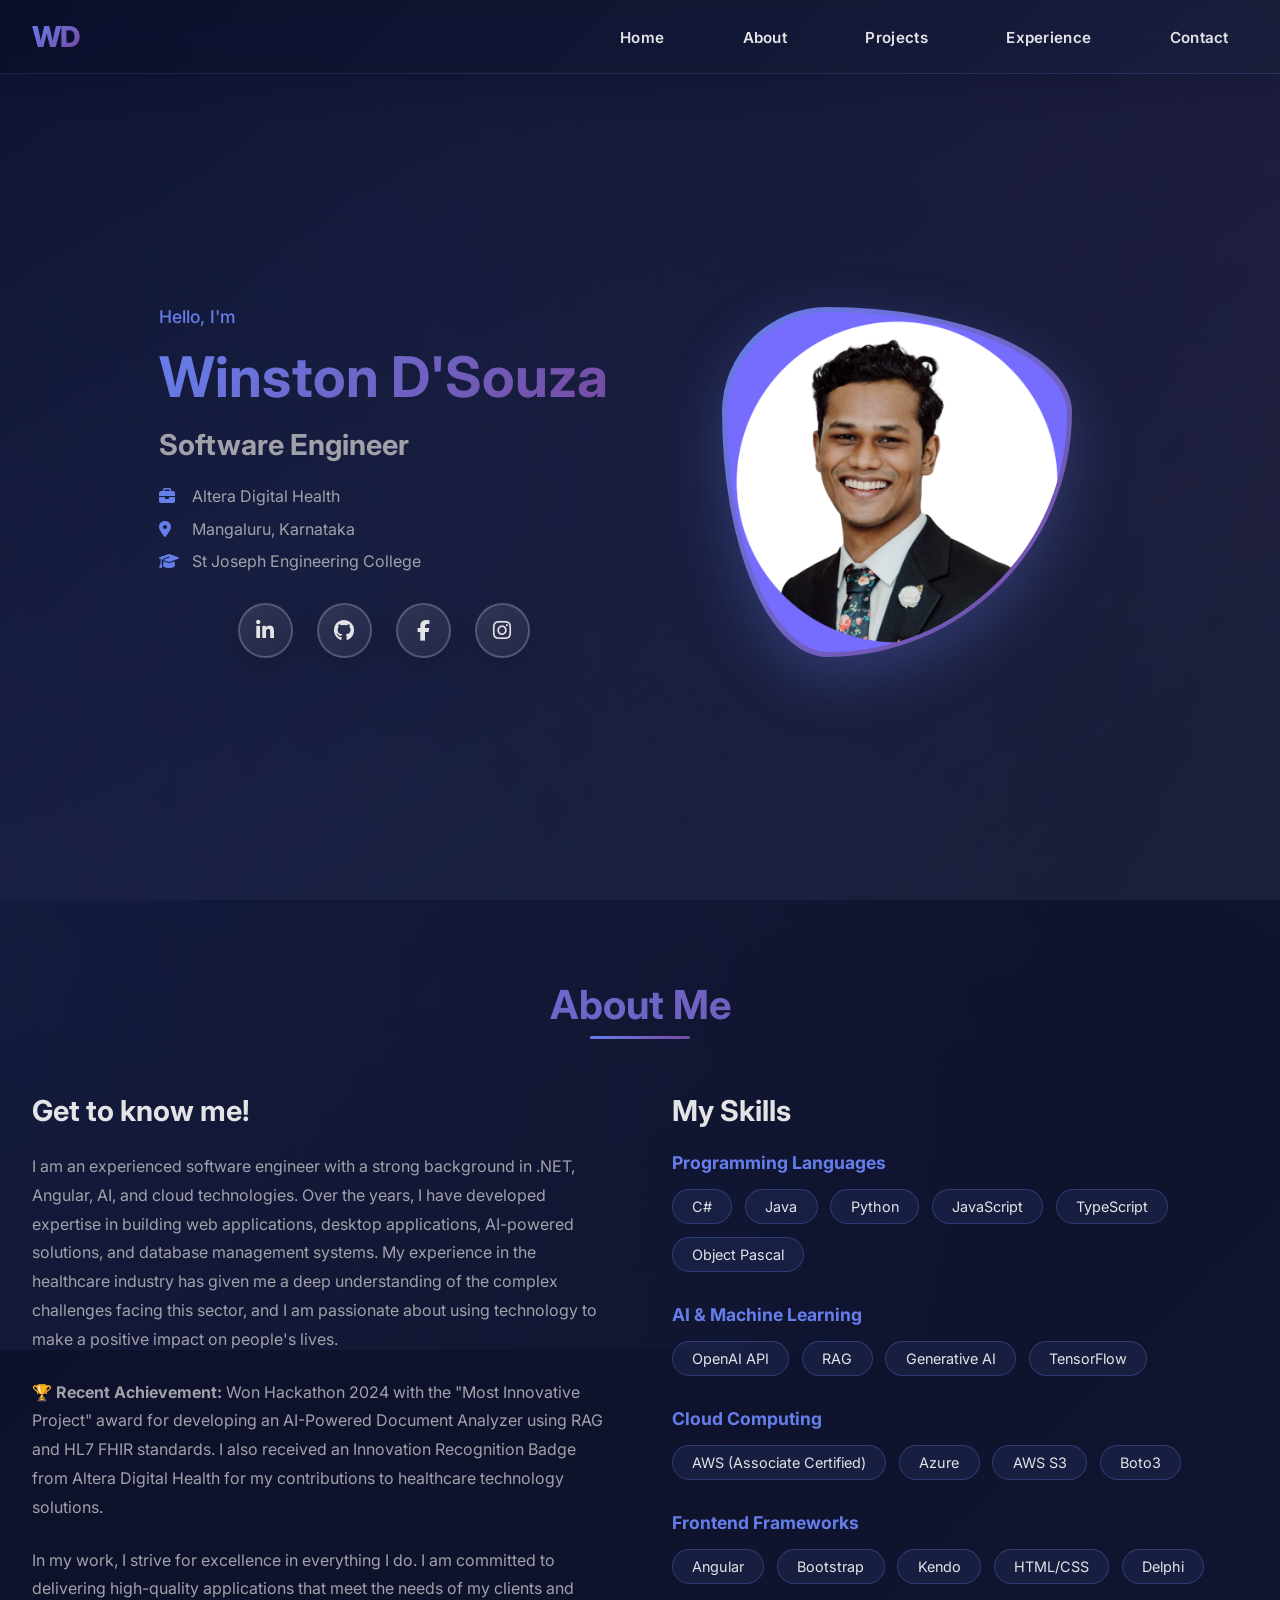
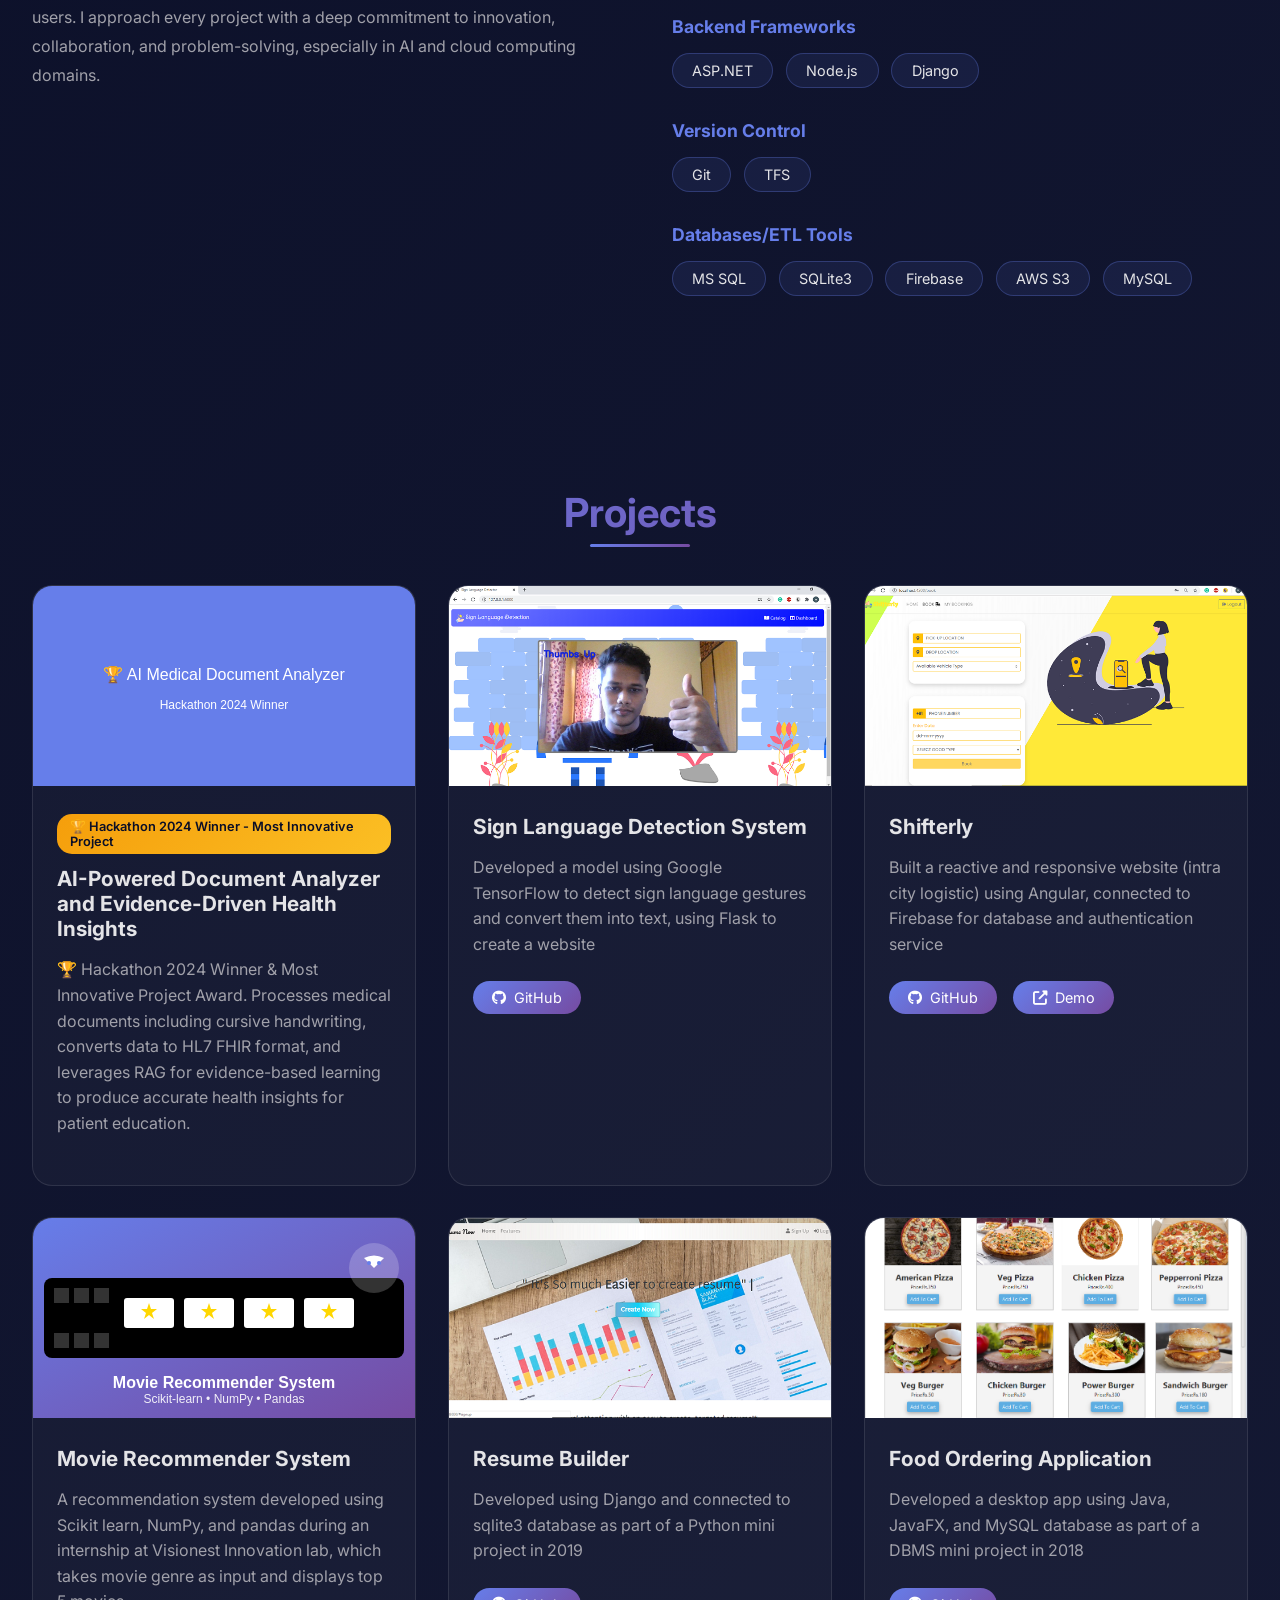
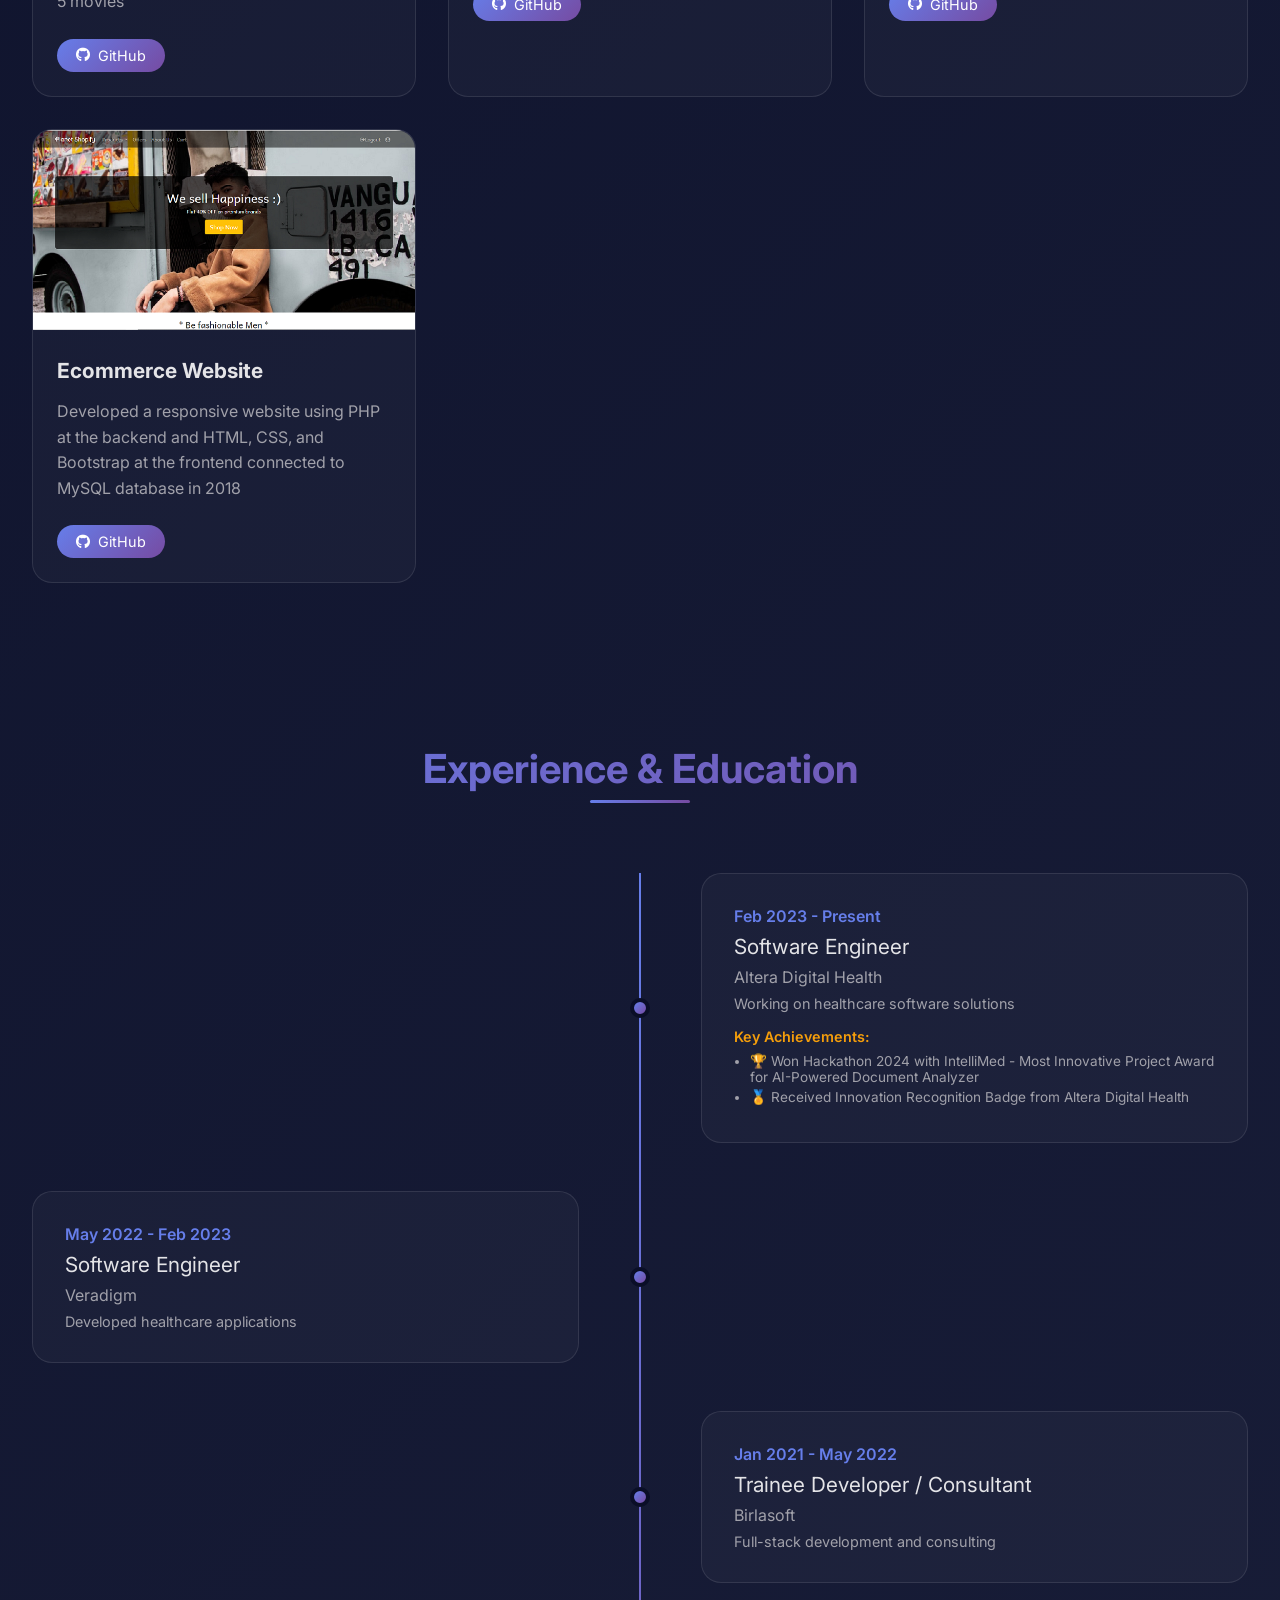
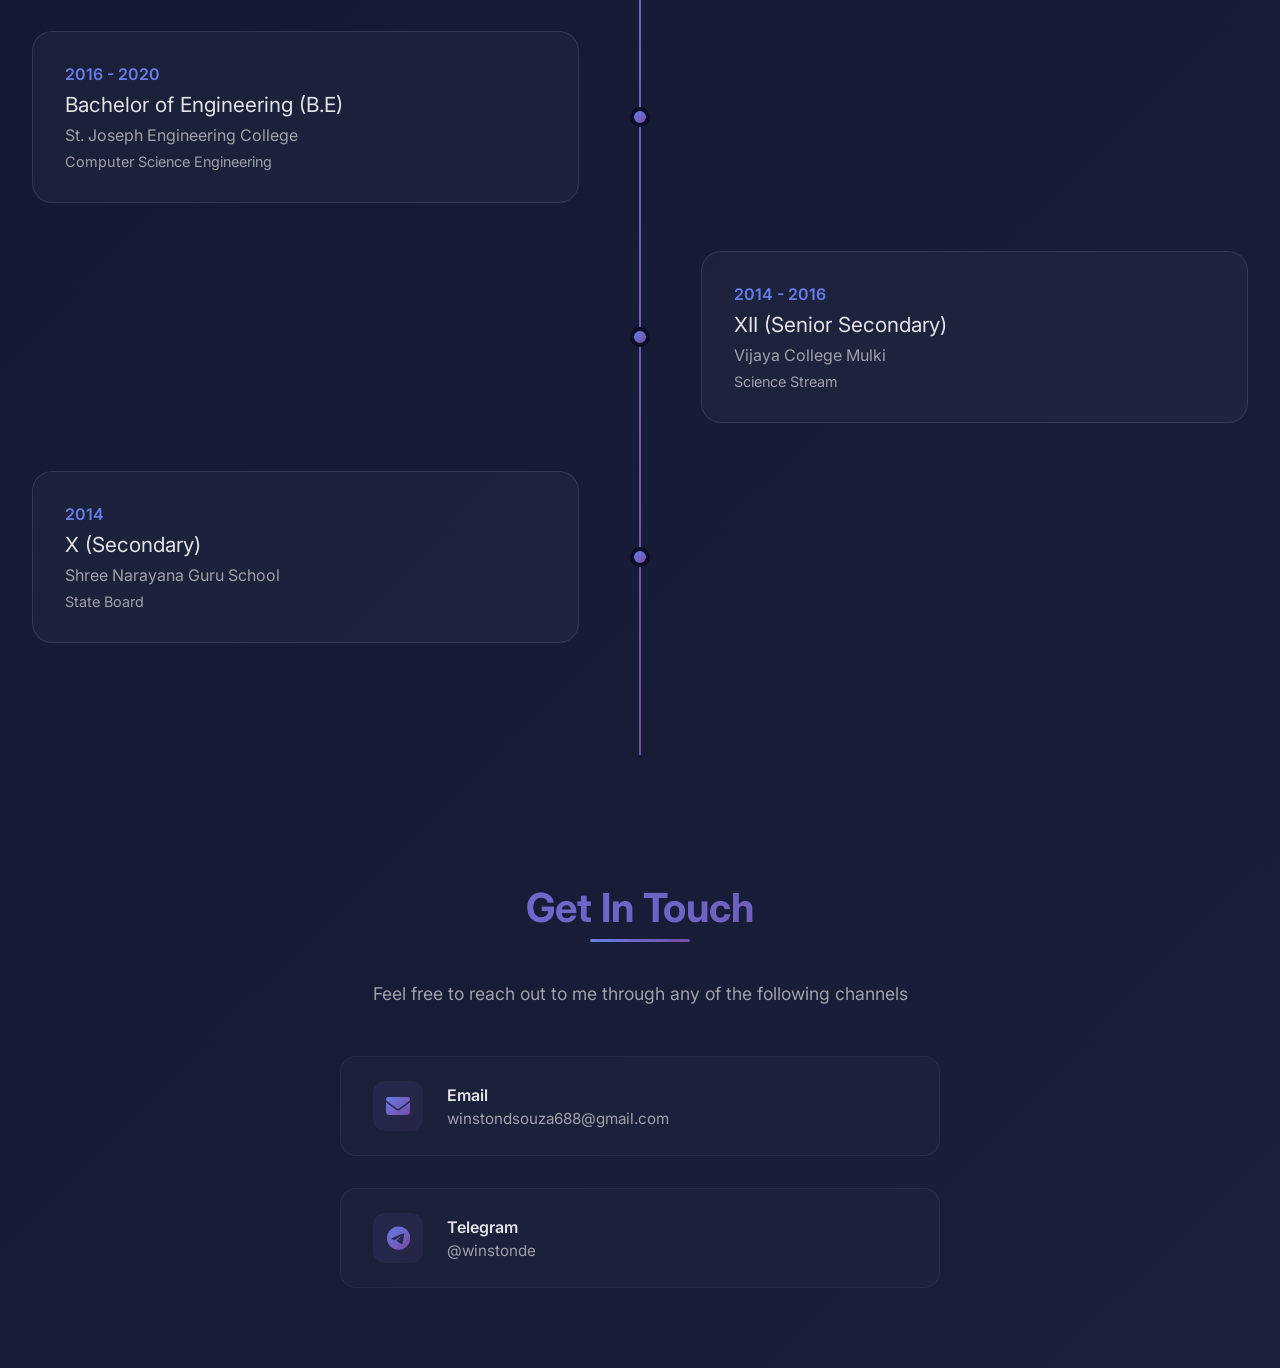
==== index.html @ 94beb84b "Refactor CSS for improved performance and responsiveness; enhance animations, update styles for navb" ====
<!DOCTYPE html>
<html lang="en">
<head>
    <meta charset="UTF-8">
    <meta name="viewport" content="width=device-width, initial-scale=1.0">
    <meta http-equiv="X-UA-Compatible" content="ie=edge">
    
    <!-- Primary Meta Tags -->
    <meta name="title" content="Winston Dsouza">
    <meta name="description" content="Winston Dsouza - Software Engineer at Altera Digital Health. Experienced in .NET, Angular, AI, and modern web technologies. AWS Associate Certified with expertise in healthcare solutions.">
    <meta name="url" content="https://winston-dsouza.github.io">
    <meta name="copyright" content="Winston Dsouza">
    <meta name="robots" content="index,follow">
    <meta name="author" content="Winston Dsouza">
    <title>Winston D'Souza | Software Engineer</title>
    
    <!-- Apple Touch Icons -->
    <link rel="apple-touch-icon" sizes="57x57" href="images/apple-icon-57x57.png">
    <link rel="apple-touch-icon" sizes="60x60" href="images/apple-icon-60x60.png">
    <link rel="apple-touch-icon" sizes="72x72" href="images/apple-icon-72x72.png">
    <link rel="apple-touch-icon" sizes="76x76" href="images/apple-icon-76x76.png">
    <link rel="apple-touch-icon" sizes="114x114" href="images/apple-icon-114x114.png">
    <link rel="apple-touch-icon" sizes="120x120" href="images/apple-icon-120x120.png">
    <link rel="apple-touch-icon" sizes="144x144" href="images/apple-icon-144x144.png">
    <link rel="apple-touch-icon" sizes="152x152" href="images/apple-icon-152x152.png">
    <link rel="apple-touch-icon" sizes="180x180" href="images/apple-icon-180x180.png">
    
    <!-- Favicon Icons -->
    <link rel="icon" type="image/png" sizes="192x192" href="images/android-icon-192x192.png">
    <link rel="icon" type="image/png" sizes="32x32" href="images/favicon-32x32.png">
    <link rel="icon" type="image/png" sizes="96x96" href="images/favicon-96x96.png">
    <link rel="icon" type="image/png" sizes="16x16" href="images/favicon-16x16.png">
    
    <!-- Web App Manifest -->
    <link rel="manifest" href="images/manifest.json">
    
    <!-- Windows Tile -->
    <meta name="msapplication-TileColor" content="#ffffff">
    <meta name="msapplication-TileImage" content="images/ms-icon-144x144.png">
    <meta name="theme-color" content="#766dff">
    
    <!-- Open Graph / Facebook -->
    <meta property="og:title" content="Winston Dsouza - Software Engineer">
    <meta property="og:description" content="Experienced Software Engineer at Altera Digital Health specializing in .NET, Angular, AI, and cloud technologies. AWS Associate Certified.">
    <meta property="og:image" content="images/winston-dsouza.png">
    <meta property="og:url" content="https://winston-dsouza.github.io">
    <meta property="og:type" content="website">
    
    <!-- Twitter Card -->
    <meta name="twitter:card" content="summary_large_image">
    <meta name="twitter:title" content="Winston Dsouza - Software Engineer">
    <meta name="twitter:description" content="Experienced Software Engineer at Altera Digital Health specializing in .NET, Angular, AI, and cloud technologies.">
    <meta name="twitter:image" content="images/winston-dsouza.png">
    
    <!-- Google Site Verification -->
    <meta name="google-site-verification" content="7NvY9Vsj7rttvGzNv6bgDLhgzpnshODdDS5ciUlTOKY" />
    
    <!-- Performance and SEO optimizations -->
    <meta name="keywords" content="Winston Dsouza, Software Engineer, .NET Developer, Angular Developer, AWS Certified, Healthcare Technology, Full Stack Developer, AI Developer">
    <link rel="canonical" href="https://winston-dsouza.github.io">
    
    <!-- Google Fonts -->
    <link rel="preconnect" href="https://fonts.googleapis.com">
    <link rel="preconnect" href="https://fonts.gstatic.com" crossorigin>
    <link href="https://fonts.googleapis.com/css2?family=Inter:wght@300;400;500;600;700;800&display=swap" rel="stylesheet">
    
    <!-- External CSS -->
    <!-- Font Awesome with preconnect for better performance -->
    <link rel="preconnect" href="https://cdnjs.cloudflare.com">
    <link rel="stylesheet" href="https://cdnjs.cloudflare.com/ajax/libs/font-awesome/6.4.0/css/all.min.css" integrity="sha512-iecdLmaskl7CVkqkXNQ/ZH/XLlvWZOJyj7Yy7tcenmpD1ypASozpmT/E0iPtmFIB46ZmdtAc9eNBvH0H/ZpiBw==" crossorigin="anonymous" referrerpolicy="no-referrer">
    <link rel="stylesheet" href="style.css">
</head>
<body>
    <!-- Loading Screen -->
    <div class="loader" id="loader">
        <div class="loader-circle"></div>
    </div>

    <!-- Animated Background -->
    <div class="bg-animation"></div>

    <!-- Navigation -->
    <nav class="navbar" id="navbar" role="navigation" aria-label="Main navigation">
        <div class="nav-container">
            <div class="logo" tabindex="0">WD</div>
            <ul class="nav-links">
                <li><a href="#home">Home</a></li>
                <li><a href="#about">About</a></li>
                <li><a href="#projects">Projects</a></li>
                <li><a href="#experience">Experience</a></li>
                <li><a href="#contact">Contact</a></li>
            </ul>
            <button class="mobile-menu-toggle" onclick="toggleMobileMenu()" aria-label="Toggle mobile menu" aria-expanded="false">
                <span></span>
                <span></span>
                <span></span>
            </button>
        </div>
    </nav>

    <!-- Mobile Sidebar -->
    <div class="sidebar-overlay" onclick="toggleMobileMenu()"></div>
    <div class="mobile-sidebar">
        <div class="sidebar-header">
            <div class="logo">Winston D'Souza</div>
            <span class="close-sidebar" onclick="toggleMobileMenu()">&times;</span>
        </div>
        <ul class="sidebar-nav">
            <li><a href="#home" onclick="closeMobileMenu()"><i class="fas fa-home"></i> Home</a></li>
            <li><a href="#about" onclick="closeMobileMenu()"><i class="fas fa-user"></i> About</a></li>
            <li><a href="#projects" onclick="closeMobileMenu()"><i class="fas fa-code"></i> Projects</a></li>
            <li><a href="#experience" onclick="closeMobileMenu()"><i class="fas fa-briefcase"></i> Experience</a></li>
            <li><a href="#contact" onclick="closeMobileMenu()"><i class="fas fa-envelope"></i> Contact</a></li>
        </ul>
    </div>

    <!-- Main Content -->
    <main>
        <!-- Hero Section -->
    <section class="hero" id="home">
        <div class="hero-content">
            <div class="hero-text">
                <p class="hero-greeting">Hello, I'm</p>
                <h1>Winston D'Souza</h1>
                <h2>Software Engineer</h2>
                <div class="hero-info">
                    <span><i class="fas fa-briefcase"></i> Altera Digital Health</span>
                    <span><i class="fas fa-map-marker-alt"></i> Mangaluru, Karnataka</span>
                    <span><i class="fas fa-graduation-cap"></i> St Joseph Engineering College</span>
                </div>
                <div class="social-links">
                    <a href="https://www.linkedin.com/in/winston-dsouza/" target="_blank" title="LinkedIn">
                        <i class="fab fa-linkedin-in"></i>
                    </a>
                    <a href="https://github.com/winston-dsouza" target="_blank" title="GitHub">
                        <i class="fab fa-github"></i>
                    </a>
                    <a href="https://www.facebook.com/winston.dsouza.in" target="_blank" title="Facebook">
                        <i class="fab fa-facebook-f"></i>
                    </a>
                    <a href="https://www.instagram.com/dsowinston/" target="_blank" title="Instagram">
                        <i class="fab fa-instagram"></i>
                    </a>
                </div>
            </div>
            <div class="hero-image">
                <div class="profile-pic">
                    <img src="images/winston-dsouza.png" alt="Winston D'Souza" loading="eager">
                </div>
            </div>
        </div>
    </section>

    <!-- About Section -->
    <section class="section fade-in" id="about">
        <h2 class="section-title">About Me</h2>
        <div class="about-content">
            <div class="about-text">
                <h3>Get to know me!</h3>
                <p>
                    I am an experienced software engineer with a strong background in .NET, Angular, AI, and cloud technologies. Over the years, I
                    have developed expertise in building web applications, desktop applications, AI-powered solutions, and database management
                    systems. My experience in the healthcare industry has given me a deep understanding of the complex challenges
                    facing this sector, and I am passionate about using technology to make a positive impact on people's lives.
                </p>
                <p>
                    🏆 <strong>Recent Achievement:</strong> Won Hackathon 2024 with the "Most Innovative Project" award for developing an AI-Powered 
                    Document Analyzer using RAG and HL7 FHIR standards. I also received an Innovation Recognition Badge from Altera Digital Health 
                    for my contributions to healthcare technology solutions.
                </p>
                <p>
                    In my work, I strive for excellence in everything I do. I am committed to delivering high-quality applications
                    that meet the needs of my clients and users. I approach every project with a deep commitment to innovation,
                    collaboration, and problem-solving, especially in AI and cloud computing domains.
                </p>
            </div>
            <div class="skills-container">
                <h3>My Skills</h3>
                <div id="skills-list"></div>
            </div>
        </div>
    </section>

    <!-- Projects Section -->
    <section class="section fade-in" id="projects">
        <h2 class="section-title">Projects</h2>
        <div class="projects-grid" id="projects-grid"></div>
    </section>

    <!-- Experience Section -->
    <section class="section fade-in" id="experience">
        <h2 class="section-title">Experience & Education</h2>
        <div class="timeline" id="timeline"></div>
    </section>

    <!-- Contact Section -->
    <section class="section fade-in" id="contact">
        <h2 class="section-title">Get In Touch</h2>
        <p class="contact-subtitle">Feel free to reach out to me through any of the following channels</p>
        <div class="contact-container">
            <div class="contact-item">
                <div class="contact-icon-wrapper">
                    <i class="fas fa-envelope contact-icon"></i>
                </div>
                <div class="contact-info">
                    <h3 class="contact-label">Email</h3>
                    <a href="mailto:winstondsouza688@gmail.com" class="contact-link">winstondsouza688@gmail.com</a>
                </div>
            </div>
            <div class="contact-item">
                <div class="contact-icon-wrapper">
                    <i class="fab fa-telegram contact-icon"></i>
                </div>
                <div class="contact-info">
                    <h3 class="contact-label">Telegram</h3>
                    <a href="https://t.me/winstonde" target="_blank" class="contact-link">@winstonde</a>
                </div>
            </div>
        </div>
    </section>

    <script>
        // Data in JSON format
        const portfolioData = {
            skills: {
                "Programming Languages": ["C#", "Java", "Python", "JavaScript", "TypeScript", "Object Pascal"],
                "AI & Machine Learning": ["OpenAI API", "RAG", "Generative AI", "TensorFlow"],
                "Cloud Computing": ["AWS (Associate Certified)", "Azure", "AWS S3", "Boto3"],
                "Frontend Frameworks": ["Angular", "Bootstrap", "Kendo", "HTML/CSS", "Delphi"],
                "Backend Frameworks": ["ASP.NET", "Node.js", "Django"],
                "Version Control": ["Git", "TFS"],
                "Databases/ETL Tools": ["MS SQL", "SQLite3", "Firebase", "AWS S3", "MySQL"]
            },
            projects: [
                {
                    title: "AI-Powered Document Analyzer and Evidence-Driven Health Insights",
                    description: "🏆 Hackathon 2024 Winner & Most Innovative Project Award. Processes medical documents including cursive handwriting, converts data to HL7 FHIR format, and leverages RAG for evidence-based learning to produce accurate health insights for patient education.",
                    image: "data:image/svg+xml,%3Csvg xmlns='http://www.w3.org/2000/svg' width='400' height='200' viewBox='0 0 400 200'%3E%3Crect width='400' height='200' fill='%23667eea'/%3E%3Ctext x='50%25' y='45%25' dominant-baseline='middle' text-anchor='middle' font-family='sans-serif' font-size='16' fill='white'%3E🏆 AI Medical Document Analyzer%3C/text%3E%3Ctext x='50%25' y='60%25' dominant-baseline='middle' text-anchor='middle' font-family='sans-serif' font-size='12' fill='white'%3EHackathon 2024 Winner%3C/text%3E%3C/svg%3E",
                    github: null,
                    demo: null,
                    award: "🏆 Hackathon 2024 Winner - Most Innovative Project"
                },
                {
                    title: "Sign Language Detection System",
                    description: "Developed a model using Google TensorFlow to detect sign language gestures and convert them into text, using Flask to create a website",
                    image: "images/cnn/Thumbs UP_COVER.png",
                    github: "https://github.com/winston-dsouza/Sign-Language-Detection-integrated_flask",
                    demo: null
                },
                {
                    title: "Shifterly",
                    description: "Built a reactive and responsive website (intra city logistic) using Angular, connected to Firebase for database and authentication service",
                    image: "images/shifterly/s3.png",
                    github: "https://github.com/winston-dsouza/Shifterly",
                    demo: "https://shifterly-7cb53.firebaseapp.com/home"
                },
                {
                    title: "Movie Recommender System",
                    description: "A recommendation system developed using Scikit learn, NumPy, and pandas during an internship at Visionest Innovation lab, which takes movie genre as input and displays top 5 movies",
                    image: "data:image/svg+xml,%3Csvg xmlns='http://www.w3.org/2000/svg' width='400' height='200' viewBox='0 0 400 200'%3E%3Cdefs%3E%3ClinearGradient id='grad1' x1='0%25' y1='0%25' x2='100%25' y2='100%25'%3E%3Cstop offset='0%25' style='stop-color:%23667eea;stop-opacity:1' /%3E%3Cstop offset='100%25' style='stop-color:%23764ba2;stop-opacity:1' /%3E%3C/linearGradient%3E%3C/defs%3E%3Crect width='400' height='200' fill='url(%23grad1)'/%3E%3C!-- Movie Film Strip --%3E%3Crect x='20' y='60' width='360' height='80' fill='%23000' rx='8'/%3E%3Crect x='30' y='70' width='15' height='15' fill='%23333'/%3E%3Crect x='50' y='70' width='15' height='15' fill='%23333'/%3E%3Crect x='70' y='70' width='15' height='15' fill='%23333'/%3E%3Crect x='30' y='115' width='15' height='15' fill='%23333'/%3E%3Crect x='50' y='115' width='15' height='15' fill='%23333'/%3E%3Crect x='70' y='115' width='15' height='15' fill='%23333'/%3E%3C!-- Movie frames --%3E%3Crect x='100' y='80' width='50' height='30' fill='%23fff' rx='3'/%3E%3Crect x='160' y='80' width='50' height='30' fill='%23fff' rx='3'/%3E%3Crect x='220' y='80' width='50' height='30' fill='%23fff' rx='3'/%3E%3Crect x='280' y='80' width='50' height='30' fill='%23fff' rx='3'/%3E%3C!-- Stars for rating --%3E%3Cpolygon points='125,85 127,91 133,91 128,95 130,101 125,97 120,101 122,95 117,91 123,91' fill='%23FFD700'/%3E%3Cpolygon points='185,85 187,91 193,91 188,95 190,101 185,97 180,101 182,95 177,91 183,91' fill='%23FFD700'/%3E%3Cpolygon points='245,85 247,91 253,91 248,95 250,101 245,97 240,101 242,95 237,91 243,91' fill='%23FFD700'/%3E%3Cpolygon points='305,85 307,91 313,91 308,95 310,101 305,97 300,101 302,95 297,91 303,91' fill='%23FFD700'/%3E%3C!-- AI Brain Icon --%3E%3Ccircle cx='350' cy='50' r='25' fill='%23fff' opacity='0.2'/%3E%3Cpath d='M340 40 Q350 35 360 40 Q355 45 350 50 Q345 45 340 40' fill='%23fff'/%3E%3Ccircle cx='345' cy='45' r='2' fill='%23667eea'/%3E%3Ccircle cx='355' cy='45' r='2' fill='%23667eea'/%3E%3Ctext x='200' y='170' text-anchor='middle' font-family='Arial, sans-serif' font-size='16' font-weight='bold' fill='white'%3EMovie Recommender System%3C/text%3E%3Ctext x='200' y='185' text-anchor='middle' font-family='Arial, sans-serif' font-size='12' fill='white' opacity='0.9'%3EScikit-learn • NumPy • Pandas%3C/text%3E%3C/svg%3E",
                    github: "https://github.com/winston-dsouza/Movie-Recommender-System",
                    demo: null
                },
                {
                    title: "Resume Builder",
                    description: "Developed using Django and connected to sqlite3 database as part of a Python mini project in 2019",
                    image: "images/resume/indexpage.png",
                    github: "https://github.com/winston-dsouza/Resume-Builder",
                    demo: null
                },
                {
                    title: "Food Ordering Application",
                    description: "Developed a desktop app using Java, JavaFX, and MySQL database as part of a DBMS mini project in 2018",
                    image: "images/food/cart.png",
                    github: "https://github.com/winston-dsouza/Online-Food-Ordering-System",
                    demo: null
                },
                {
                    title: "Ecommerce Website",
                    description: "Developed a responsive website using PHP at the backend and HTML, CSS, and Bootstrap at the frontend connected to MySQL database in 2018",
                    image: "images/ecom/ecommerce1.png",
                    github: "https://github.com/winston-dsouza/Planet-Shopify-ecommerce-website",
                    demo: null
                }
            ],
            experience: [
                {
                    type: "work",
                    title: "Software Engineer",
                    company: "Altera Digital Health",
                    date: "Feb 2023 - Present",
                    description: "Working on healthcare software solutions",
                    achievements: [
                        "🏆 Won Hackathon 2024 with IntelliMed - Most Innovative Project Award for AI-Powered Document Analyzer",
                        "🏅 Received Innovation Recognition Badge from Altera Digital Health"
                    ]
                },
                {
                    type: "work",
                    title: "Software Engineer",
                    company: "Veradigm",
                    date: "May 2022 - Feb 2023",
                    description: "Developed healthcare applications"
                },
                {
                    type: "work",
                    title: "Trainee Developer / Consultant",
                    company: "Birlasoft",
                    date: "Jan 2021 - May 2022",
                    description: "Full-stack development and consulting"
                },
                {
                    type: "education",
                    title: "Bachelor of Engineering (B.E)",
                    company: "St. Joseph Engineering College",
                    date: "2016 - 2020",
                    description: "Computer Science Engineering"
                },
                {
                    type: "education",
                    title: "XII (Senior Secondary)",
                    company: "Vijaya College Mulki",
                    date: "2014 - 2016",
                    description: "Science Stream"
                },
                {
                    type: "education",
                    title: "X (Secondary)",
                    company: "Shree Narayana Guru School",
                    date: "2014",
                    description: "State Board"
                }
            ]
        };

        // Render Skills
        function renderSkills() {
            const skillsList = document.getElementById('skills-list');
            for (const [category, skills] of Object.entries(portfolioData.skills)) {
                const categoryDiv = document.createElement('div');
                categoryDiv.className = 'skill-category';
                
                const categoryTitle = document.createElement('h5');
                categoryTitle.textContent = category;
                categoryDiv.appendChild(categoryTitle);
                
                const skillTags = document.createElement('div');
                skillTags.className = 'skill-tags';
                
                skills.forEach(skill => {
                    const tag = document.createElement('span');
                    tag.className = 'skill-tag';
                    tag.textContent = skill;
                    skillTags.appendChild(tag);
                });
                
                categoryDiv.appendChild(skillTags);
                skillsList.appendChild(categoryDiv);
            }
        }

        // Render Projects
        function renderProjects() {
            const projectsGrid = document.getElementById('projects-grid');
            
            portfolioData.projects.forEach(project => {
                const projectCard = document.createElement('div');
                projectCard.className = 'project-card';
                
                projectCard.innerHTML = `
                    ${project.image ? `<img src="${project.image}" alt="${project.title}" class="project-image" loading="lazy" onerror="this.src='data:image/svg+xml,%3Csvg xmlns="http://www.w3.org/2000/svg" width="400" height="200" viewBox="0 0 400 200"%3E%3Crect width="400" height="200" fill="%23667eea"/%3E%3Ctext x="50%25" y="50%25" dominant-baseline="middle" text-anchor="middle" font-family="sans-serif" font-size="20" fill="white"%3E${project.title}%3C/text%3E%3C/svg%3E'">` : ''}
                    <div class="project-content">
                        ${project.award ? `<div style="background: linear-gradient(135deg, var(--accent), #fbbf24); color: var(--dark-bg); padding: 0.3rem 0.8rem; border-radius: 15px; font-size: 0.8rem; font-weight: 600; margin-bottom: 0.8rem; display: inline-block;">${project.award}</div>` : ''}
                        <h3 class="project-title">${project.title}</h3>
                        <p class="project-description">${project.description}</p>
                        <div class="project-links">
                            ${project.github ? `<a href="${project.github}" target="_blank" class="project-link">
                                <i class="fab fa-github"></i> GitHub
                            </a>` : ''}
                            ${project.demo ? `<a href="${project.demo}" target="_blank" class="project-link">
                                <i class="fas fa-external-link-alt"></i> Demo
                            </a>` : ''}
                        </div>
                    </div>
                `;
                
                projectsGrid.appendChild(projectCard);
            });
        }

        // Render Timeline
        function renderTimeline() {
            const timeline = document.getElementById('timeline');
            
            portfolioData.experience.forEach((item, index) => {
                const timelineItem = document.createElement('div');
                timelineItem.className = 'timeline-item';
                
                const content = document.createElement('div');
                content.className = 'timeline-content';
                
                let achievementsHtml = '';
                if (item.achievements && item.achievements.length > 0) {
                    achievementsHtml = `
                        <div style="margin-top: 1rem;">
                            <h6 style="color: var(--accent); margin-bottom: 0.5rem; font-size: 0.9rem; font-weight: 600;">Key Achievements:</h6>
                            <ul style="margin: 0; padding-left: 1rem; color: var(--text-muted); font-size: 0.85rem;">
                                ${item.achievements.map(achievement => `<li style="margin-bottom: 0.3rem;">${achievement}</li>`).join('')}
                            </ul>
                        </div>
                    `;
                }
                
                content.innerHTML = `
                    <div class="timeline-date">${item.date}</div>
                    <div class="timeline-title">${item.title}</div>
                    <div class="timeline-company">${item.company}</div>
                    ${item.description ? `<p style="margin-top: 0.5rem; color: var(--text-muted); font-size: 0.9rem;">${item.description}</p>` : ''}
                    ${achievementsHtml}
                `;
                
                const dot = document.createElement('div');
                dot.className = 'timeline-dot';
                
                timelineItem.appendChild(content);
                timelineItem.appendChild(dot);
                timeline.appendChild(timelineItem);
            });
        }

        // Initialize
        document.addEventListener('DOMContentLoaded', function() {
            // Render dynamic content
            renderSkills();
            renderProjects();
            renderTimeline();

            // Remove loader
            setTimeout(() => {
                document.getElementById('loader').style.display = 'none';
            }, 1000);

            // Navbar scroll effect
            window.addEventListener('scroll', function() {
                const navbar = document.getElementById('navbar');
                if (window.scrollY > 50) {
                    navbar.classList.add('scrolled');
                } else {
                    navbar.classList.remove('scrolled');
                }
            });

            // Smooth scrolling for navigation links
            document.querySelectorAll('a[href^="#"]').forEach(anchor => {
                anchor.addEventListener('click', function (e) {
                    e.preventDefault();
                    const target = document.querySelector(this.getAttribute('href'));
                    if (target) {
                        target.scrollIntoView({
                            behavior: 'smooth',
                            block: 'start'
                        });
                    }
                });
            });

            // Scroll animations
            const observerOptions = {
                threshold: 0.1,
                rootMargin: '0px 0px -50px 0px'
            };

            const observer = new IntersectionObserver(function(entries) {
                entries.forEach(entry => {
                    if (entry.isIntersecting) {
                        entry.target.classList.add('visible');
                    }
                });
            }, observerOptions);

            document.querySelectorAll('.fade-in').forEach(el => {
                observer.observe(el);
            });
        });

        // Mobile menu toggle
        function toggleMobileMenu() {
            const sidebar = document.querySelector('.mobile-sidebar');
            const overlay = document.querySelector('.sidebar-overlay');
            const menuToggle = document.querySelector('.mobile-menu-toggle');
            
            const isActive = sidebar.classList.toggle('active');
            overlay.classList.toggle('active');
            menuToggle.classList.toggle('active');
            
            // Update aria-expanded for accessibility
            menuToggle.setAttribute('aria-expanded', isActive);
            
            // Prevent body scroll when menu is open
            document.body.style.overflow = isActive ? 'hidden' : '';
        }

        // Close mobile menu when clicking on sidebar links
        function closeMobileMenu() {
            const sidebar = document.querySelector('.mobile-sidebar');
            const overlay = document.querySelector('.sidebar-overlay');
            const menuToggle = document.querySelector('.mobile-menu-toggle');
            
            sidebar.classList.remove('active');
            overlay.classList.remove('active');
            menuToggle.classList.remove('active');
            menuToggle.setAttribute('aria-expanded', 'false');
            document.body.style.overflow = '';
        }

        // Close mobile menu on escape key
        document.addEventListener('keydown', function(e) {
            if (e.key === 'Escape') {
                closeMobileMenu();
            }
        });

        // Parallax effect for hero section
        window.addEventListener('scroll', () => {
            const scrolled = window.pageYOffset;
            const heroContent = document.querySelector('.hero-content');
            if (heroContent) {
                heroContent.style.transform = `translateY(${scrolled * 0.5}px)`;
                heroContent.style.opacity = 1 - scrolled / 700;
            }
        });

        // Add typing effect to hero title
        function typeWriter(text, element, speed = 100) {
            let i = 0;
            element.textContent = '';
            function type() {
                if (i < text.length) {
                    element.textContent += text.charAt(i);
                    i++;
                    setTimeout(type, speed);
                }
            }
            type();
        }

        // Initialize typing effect when page loads
        window.addEventListener('load', () => {
            const heroTitle = document.querySelector('.hero-text h1');
            if (heroTitle) {
                const originalText = heroTitle.textContent;
                typeWriter(originalText, heroTitle, 80);
            }
        });

        // Add hover effect to project cards
        document.addEventListener('mousemove', (e) => {
            const cards = document.querySelectorAll('.project-card');
            cards.forEach(card => {
                const rect = card.getBoundingClientRect();
                const x = e.clientX - rect.left;
                const y = e.clientY - rect.top;
                
                card.style.setProperty('--mouse-x', `${x}px`);
                card.style.setProperty('--mouse-y', `${y}px`);
            });
        });
    </script>
    </main>
</body>
</html>
---- style.css ----
/* Performance optimizations */
* {
    margin: 0;
    padding: 0;
    box-sizing: border-box;
}

/* Reduce animations for users who prefer reduced motion */
@media (prefers-reduced-motion: reduce) {
    *, *::before, *::after {
        animation-duration: 0.01ms !important;
        animation-iteration-count: 1 !important;
        transition-duration: 0.01ms !important;
    }
}

/* GPU acceleration for smooth animations */
.hero, .project-card, .navbar {
    will-change: transform;
    transform: translateZ(0);
}

:root {
    --primary-blue: #667eea;
    --primary-purple: #764ba2;
    --secondary-blue: #4c6ef5;
    --secondary-purple: #9c27b0;
    --dark-bg: #0a0e27;
    --card-bg: rgba(255, 255, 255, 0.05);
    --text-light: #e4e4e7;
    --text-muted: #a1a1aa;
    --accent: #f59e0b;
}

body {
    font-family: 'Inter', -apple-system, BlinkMacSystemFont, 'Segoe UI', sans-serif;
    background: linear-gradient(135deg, #0a0e27 0%, #1a1f3a 100%);
    color: var(--text-light);
    overflow-x: hidden;
    min-height: 100vh;
}

/* Animated Background */
.bg-animation {
    position: fixed;
    width: 100%;
    height: 100%;
    top: 0;
    left: 0;
    z-index: -1;
    background: linear-gradient(135deg, #0a0e27 0%, #1a1f3a 100%);
}

.bg-animation::before {
    content: '';
    position: absolute;
    top: -50%;
    left: -50%;
    width: 200%;
    height: 200%;
    background: radial-gradient(circle at 20% 80%, rgba(102, 126, 234, 0.1) 0%, transparent 50%),
                radial-gradient(circle at 80% 20%, rgba(118, 75, 162, 0.1) 0%, transparent 50%),
                radial-gradient(circle at 40% 40%, rgba(76, 110, 245, 0.05) 0%, transparent 50%);
    animation: rotate 30s linear infinite;
}

@keyframes rotate {
    100% { transform: rotate(360deg); }
}

/* Navigation */
.navbar {
    position: fixed;
    top: 0;
    width: 100%;
    padding: 1.2rem 2rem;
    background: linear-gradient(135deg, rgba(10, 14, 39, 0.85) 0%, rgba(26, 31, 58, 0.85) 100%);
    backdrop-filter: blur(25px) saturate(180%);
    border-bottom: 1px solid rgba(102, 126, 234, 0.2);
    z-index: 1000;
    transition: all 0.4s cubic-bezier(0.25, 0.46, 0.45, 0.94);
    box-shadow: 0 8px 32px rgba(10, 14, 39, 0.3);
}

.navbar.scrolled {
    padding: 0.8rem 2rem;
    background: linear-gradient(135deg, rgba(10, 14, 39, 0.95) 0%, rgba(26, 31, 58, 0.95) 100%);
    border-bottom: 1px solid rgba(102, 126, 234, 0.3);
    box-shadow: 0 12px 40px rgba(10, 14, 39, 0.4);
}

.nav-container {
    max-width: 1400px;
    margin: 0 auto;
    display: flex;
    justify-content: space-between;
    align-items: center;
}

.logo {
    font-size: 1.8rem;
    font-weight: 800;
    background: linear-gradient(135deg, var(--primary-blue), var(--primary-purple));
    -webkit-background-clip: text;
    -webkit-text-fill-color: transparent;
    background-clip: text;
    transition: all 0.3s ease;
    cursor: pointer;
    letter-spacing: -0.02em;
}

.logo:hover {
    transform: scale(1.05);
    filter: drop-shadow(0 4px 12px rgba(102, 126, 234, 0.3));
}

.logo:focus {
    outline: 2px solid var(--primary-blue);
    outline-offset: 4px;
    border-radius: 4px;
}

.nav-links {
    display: flex;
    gap: 2.5rem;
    list-style: none;
    align-items: center;
}

.nav-links a {
    color: var(--text-light);
    text-decoration: none;
    position: relative;
    transition: all 0.3s ease;
    font-weight: 600;
    font-size: 0.95rem;
    padding: 0.8rem 1.2rem;
    border-radius: 25px;
    letter-spacing: 0.02em;
}

.nav-links a::before {
    content: '';
    position: absolute;
    top: 0;
    left: 0;
    width: 100%;
    height: 100%;
    background: linear-gradient(135deg, rgba(102, 126, 234, 0.15), rgba(118, 75, 162, 0.15));
    border-radius: 25px;
    opacity: 0;
    transform: scale(0.8);
    transition: all 0.3s cubic-bezier(0.25, 0.46, 0.45, 0.94);
    z-index: -1;
}

.nav-links a::after {
    content: '';
    position: absolute;
    bottom: 8px;
    left: 50%;
    width: 0;
    height: 2px;
    background: linear-gradient(90deg, var(--primary-blue), var(--primary-purple));
    border-radius: 2px;
    transition: all 0.3s ease;
    transform: translateX(-50%);
}

.nav-links a:hover {
    color: white;
    transform: translateY(-2px);
}

.nav-links a:hover::before {
    opacity: 1;
    transform: scale(1);
}

.nav-links a:hover::after {
    width: 60%;
}

.mobile-menu-toggle {
    display: none;
    flex-direction: column;
    cursor: pointer;
    padding: 0.5rem;
    border-radius: 4px;
    transition: all 0.3s ease;
    border: none;
    background: transparent;
}

.mobile-menu-toggle:hover {
    background: rgba(255, 255, 255, 0.1);
}

.mobile-menu-toggle:focus {
    outline: 2px solid var(--primary-blue);
    outline-offset: 2px;
}

.mobile-menu-toggle span {
    width: 25px;
    height: 3px;
    background: var(--text-light);
    margin: 3px 0;
    transition: all 0.3s ease;
    border-radius: 3px;
}

.mobile-menu-toggle.active span:nth-child(1) {
    transform: rotate(45deg) translate(5px, 5px);
}

.mobile-menu-toggle.active span:nth-child(2) {
    opacity: 0;
}

.mobile-menu-toggle.active span:nth-child(3) {
    transform: rotate(-45deg) translate(7px, -6px);
}

/* Mobile Sidebar */
.mobile-sidebar {
    position: fixed;
    top: 0;
    left: -100%;
    width: 280px;
    height: 100vh;
    background: linear-gradient(135deg, rgba(15, 19, 48, 0.95) 0%, rgba(26, 31, 58, 0.95) 100%);
    backdrop-filter: blur(20px);
    padding: 2rem;
    transition: left 0.3s ease;
    z-index: 1001;
    overflow-y: auto;
    border-right: 1px solid rgba(255, 255, 255, 0.1);
}

.mobile-sidebar.active {
    left: 0;
    box-shadow: 10px 0 40px rgba(0, 0, 0, 0.3);
}

.sidebar-overlay {
    position: fixed;
    top: 0;
    left: 0;
    width: 100%;
    height: 100%;
    background: rgba(0, 0, 0, 0.5);
    display: none;
    z-index: 999;
    transition: opacity 0.3s ease;
}

.sidebar-overlay.active {
    display: block;
    animation: fadeIn 0.3s ease;
}

@keyframes fadeIn {
    from { opacity: 0; }
    to { opacity: 1; }
}

.sidebar-header {
    display: flex;
    justify-content: space-between;
    align-items: center;
    margin-bottom: 2rem;
    padding-bottom: 1rem;
    border-bottom: 1px solid rgba(255, 255, 255, 0.1);
}

.sidebar-header .logo {
    font-size: 1.2rem;
    font-weight: 600;
}

.close-sidebar {
    font-size: 1.5rem;
    cursor: pointer;
    color: var(--text-light);
    padding: 0.5rem;
    border-radius: 50%;
    transition: all 0.3s ease;
    display: flex;
    align-items: center;
    justify-content: center;
    width: 40px;
    height: 40px;
}

.close-sidebar:hover {
    background: rgba(255, 255, 255, 0.1);
    transform: rotate(90deg);
}

.sidebar-nav {
    list-style: none;
}

.sidebar-nav li {
    margin: 1rem 0;
}

.sidebar-nav a {
    color: var(--text-light);
    text-decoration: none;
    font-size: 1.1rem;
    display: flex;
    align-items: center;
    gap: 1rem;
    transition: all 0.3s;
    padding: 0.5rem;
    border-radius: 8px;
}

.sidebar-nav a:hover {
    background: rgba(102, 126, 234, 0.1);
    transform: translateX(5px);
}

/* Hero Section */
.hero {
    min-height: 100vh;
    display: flex;
    align-items: center;
    justify-content: center;
    padding: 6rem 2rem 2rem;
    position: relative;
}

.hero-content {
    max-width: 1200px;
    display: grid;
    grid-template-columns: 1fr 1fr;
    gap: 4rem;
    align-items: center;
    animation: fadeInUp 1s ease;
}

@keyframes fadeInUp {
    from {
        opacity: 0;
        transform: translateY(30px);
    }
    to {
        opacity: 1;
        transform: translateY(0);
    }
}

.hero-text h1 {
    font-size: 3.5rem;
    margin-bottom: 1rem;
    background: linear-gradient(135deg, var(--primary-blue), var(--primary-purple));
    -webkit-background-clip: text;
    -webkit-text-fill-color: transparent;
    background-clip: text;
    animation: gradient 3s ease infinite;
}

.hero-greeting {
    color: var(--primary-blue);
    margin-bottom: 1rem;
    font-size: 1.1rem;
    font-weight: 500;
}

@keyframes gradient {
    0%, 100% { filter: hue-rotate(0deg); }
    50% { filter: hue-rotate(30deg); }
}

.hero-text h2 {
    font-size: 1.8rem;
    color: var(--text-muted);
    margin-bottom: 1.5rem;
}

.hero-info {
    display: flex;
    flex-direction: column;
    gap: 0.8rem;
    margin-bottom: 2rem;
}

.hero-info span {
    display: flex;
    align-items: center;
    gap: 0.8rem;
    color: var(--text-muted);
}

.hero-info i {
    color: var(--primary-blue);
    width: 20px;
}

.social-links {
    display: flex;
    gap: 1.5rem;
    margin-top: 2rem;
    justify-content: center;
    flex-wrap: wrap;
}

.social-links a {
    width: 55px;
    height: 55px;
    display: flex;
    align-items: center;
    justify-content: center;
    background: linear-gradient(145deg, rgba(255, 255, 255, 0.1), rgba(255, 255, 255, 0.05));
    border: 2px solid rgba(255, 255, 255, 0.2);
    border-radius: 50%;
    color: var(--text-light);
    text-decoration: none !important;
    transition: all 0.4s cubic-bezier(0.175, 0.885, 0.32, 1.275);
    position: relative;
    overflow: hidden;
    font-size: 1.3rem;
    backdrop-filter: blur(10px);
    box-shadow: 0 8px 25px rgba(0, 0, 0, 0.15);
}

.social-links a::before {
    content: '';
    position: absolute;
    top: 50%;
    left: 50%;
    width: 0;
    height: 0;
    border-radius: 50%;
    transition: all 0.5s cubic-bezier(0.25, 0.46, 0.45, 0.94);
    transform: translate(-50%, -50%);
    z-index: -1;
}

.social-links a::after {
    display: none !important;
}

.social-links a:hover::before {
    width: 130%;
    height: 130%;
}

.social-links a:hover {
    transform: translateY(-8px) scale(1.08);
    color: white;
    text-decoration: none !important;
    box-shadow: 0 20px 40px rgba(0, 0, 0, 0.25);
}

/* Platform-specific hover effects */
.social-links a:nth-child(1)::before {
    background: linear-gradient(135deg, #0077b5, #004182);
}

.social-links a:nth-child(1):hover {
    border-color: #0077b5;
}

.social-links a:nth-child(2)::before {
    background: linear-gradient(135deg, #333, #000);
}

.social-links a:nth-child(2):hover {
    border-color: #333;
}

.social-links a:nth-child(3)::before {
    background: linear-gradient(135deg, #1877f2, #1357c0);
}

.social-links a:nth-child(3):hover {
    border-color: #1877f2;
}

.social-links a:nth-child(4)::before {
    background: linear-gradient(135deg, #e4405f, #c73650);
}

.social-links a:nth-child(4):hover {
    border-color: #e4405f;
}

/* Remove any text decoration globally for social links */
.social-links a,
.social-links a:hover,
.social-links a:focus,
.social-links a:active,
.social-links a:visited {
    text-decoration: none !important;
    outline: none;
}

.hero-image {
    position: relative;
    display: flex;
    justify-content: center;
    align-items: center;
}

.profile-pic {
    width: 350px;
    height: 350px;
    border-radius: 30% 70% 70% 30% / 30% 30% 70% 70%;
    background: linear-gradient(135deg, var(--primary-blue), var(--primary-purple));
    padding: 5px;
    position: relative;
    animation: morph 8s ease-in-out infinite;
    box-shadow: 0 20px 60px rgba(102, 126, 234, 0.3);
}

@keyframes morph {
    0%, 100% { border-radius: 30% 70% 70% 30% / 30% 30% 70% 70%; }
    50% { border-radius: 70% 30% 30% 70% / 70% 70% 30% 30%; }
}

.profile-pic img {
    width: 100%;
    height: 100%;
    object-fit: cover;
    border-radius: inherit;
}

/* Section Styles */
.section {
    padding: 5rem 2rem;
    max-width: 1400px;
    margin: 0 auto;
}

.section-title {
    font-size: 2.5rem;
    text-align: center;
    margin-bottom: 3rem;
    background: linear-gradient(135deg, var(--primary-blue), var(--primary-purple));
    -webkit-background-clip: text;
    -webkit-text-fill-color: transparent;
    background-clip: text;
    position: relative;
}

.section-title::after {
    content: '';
    position: absolute;
    bottom: -10px;
    left: 50%;
    transform: translateX(-50%);
    width: 100px;
    height: 3px;
    background: linear-gradient(90deg, var(--primary-blue), var(--primary-purple));
    border-radius: 2px;
}

/* About Section */
.about-content {
    display: grid;
    grid-template-columns: 1fr 1fr;
    gap: 4rem;
    margin-top: 4rem;
}

.about-text h3 {
    font-size: 1.8rem;
    margin-bottom: 1.5rem;
    color: var(--text-light);
}

.about-text p {
    color: var(--text-muted);
    line-height: 1.8;
    margin-bottom: 1.5rem;
}

.skills-container h3 {
    font-size: 1.8rem;
    margin-bottom: 1.5rem;
    color: var(--text-light);
}

.skill-category {
    margin-bottom: 2rem;
}

.skill-category h5 {
    color: var(--primary-blue);
    margin-bottom: 1rem;
    font-size: 1.1rem;
}

.skill-tags {
    display: flex;
    flex-wrap: wrap;
    gap: 0.8rem;
}

.skill-tag {
    padding: 0.5rem 1.2rem;
    background: rgba(102, 126, 234, 0.1);
    border: 1px solid rgba(102, 126, 234, 0.3);
    border-radius: 25px;
    font-size: 0.9rem;
    transition: all 0.3s;
    cursor: default;
}

.skill-tag:hover {
    background: rgba(102, 126, 234, 0.2);
    transform: translateY(-2px);
    box-shadow: 0 5px 15px rgba(102, 126, 234, 0.2);
}

/* Project Cards */
.projects-grid {
    display: grid;
    grid-template-columns: repeat(auto-fit, minmax(350px, 1fr));
    gap: 2rem;
    margin-top: 3rem;
}

.project-card {
    background: rgba(255, 255, 255, 0.03);
    border: 1px solid rgba(255, 255, 255, 0.1);
    border-radius: 20px;
    overflow: hidden;
    transition: all 0.4s;
    position: relative;
    cursor: pointer;
}

.project-card::before {
    content: '';
    position: absolute;
    top: 0;
    left: 0;
    width: 100%;
    height: 100%;
    background: linear-gradient(135deg, rgba(102, 126, 234, 0.1), rgba(118, 75, 162, 0.1));
    opacity: 0;
    transition: opacity 0.3s;
    z-index: 1;
}

.project-card:hover::before {
    opacity: 1;
}

.project-card:hover {
    transform: translateY(-10px) scale(1.02);
    box-shadow: 0 20px 40px rgba(102, 126, 234, 0.3);
}

.project-image {
    width: 100%;
    height: 200px;
    object-fit: cover;
    transition: transform 0.3s;
}

.project-card:hover .project-image {
    transform: scale(1.1);
}

.project-content {
    padding: 1.5rem;
    position: relative;
    z-index: 2;
}

.project-title {
    font-size: 1.3rem;
    margin-bottom: 1rem;
    color: var(--text-light);
}

.project-description {
    color: var(--text-muted);
    line-height: 1.6;
    margin-bottom: 1.5rem;
}

.project-links {
    display: flex;
    gap: 1rem;
}

.project-link {
    padding: 0.5rem 1.2rem;
    background: linear-gradient(135deg, var(--primary-blue), var(--primary-purple));
    color: white;
    text-decoration: none;
    border-radius: 25px;
    font-size: 0.9rem;
    transition: all 0.3s;
    display: inline-flex;
    align-items: center;
    gap: 0.5rem;
}

.project-link:hover {
    transform: translateY(-2px);
    box-shadow: 0 10px 20px rgba(102, 126, 234, 0.3);
}

/* Experience Timeline */
.timeline {
    position: relative;
    padding: 2rem 0;
    margin-top: 3rem;
}

.timeline::before {
    content: '';
    position: absolute;
    left: 50%;
    transform: translateX(-50%);
    width: 2px;
    height: 100%;
    background: linear-gradient(180deg, var(--primary-blue), var(--primary-purple));
}

.timeline-item {
    position: relative;
    margin-bottom: 3rem;
    display: flex;
    justify-content: space-between;
    align-items: center;
}

.timeline-item:nth-child(odd) {
    flex-direction: row-reverse;
}

.timeline-content {
    width: 45%;
    padding: 2rem;
    background: rgba(255, 255, 255, 0.03);
    border: 1px solid rgba(255, 255, 255, 0.1);
    border-radius: 20px;
    transition: all 0.3s;
    position: relative;
}

.timeline-content:hover {
    transform: scale(1.05);
    box-shadow: 0 15px 35px rgba(102, 126, 234, 0.2);
    background: rgba(255, 255, 255, 0.05);
}

.timeline-dot {
    position: absolute;
    left: 50%;
    transform: translateX(-50%);
    width: 20px;
    height: 20px;
    background: linear-gradient(135deg, var(--primary-blue), var(--primary-purple));
    border-radius: 50%;
    border: 4px solid var(--dark-bg);
    z-index: 1;
}

.timeline-date {
    color: var(--primary-blue);
    font-weight: 600;
    margin-bottom: 0.5rem;
}

.timeline-title {
    font-size: 1.3rem;
    margin-bottom: 0.5rem;
    color: var(--text-light);
}

.timeline-company {
    color: var(--text-muted);
}

/* Contact Section */
.contact-subtitle {
    text-align: center;
    color: var(--text-muted);
    font-size: 1.1rem;
    margin: 1rem auto 3rem;
    max-width: 600px;
    line-height: 1.6;
}

.contact-container {
    display: flex;
    flex-direction: column;
    gap: 2rem;
    max-width: 600px;
    margin: 0 auto;
}

.contact-item {
    display: flex;
    align-items: center;
    gap: 1.5rem;
    padding: 1.5rem 2rem;
    background: rgba(255, 255, 255, 0.02);
    border: 1px solid rgba(255, 255, 255, 0.05);
    border-radius: 16px;
    transition: all 0.3s ease;
    position: relative;
    overflow: hidden;
}

.contact-item::before {
    content: '';
    position: absolute;
    top: 0;
    left: 0;
    width: 4px;
    height: 100%;
    background: linear-gradient(180deg, var(--primary-blue), var(--primary-purple));
    transform: scaleY(0);
    transition: transform 0.3s ease;
}

.contact-item:hover::before {
    transform: scaleY(1);
}

.contact-item:hover {
    background: rgba(255, 255, 255, 0.04);
    border-color: rgba(102, 126, 234, 0.2);
    transform: translateX(8px);
}

.contact-icon-wrapper {
    display: flex;
    align-items: center;
    justify-content: center;
    width: 50px;
    height: 50px;
    background: linear-gradient(135deg, rgba(102, 126, 234, 0.1), rgba(118, 75, 162, 0.1));
    border-radius: 12px;
    flex-shrink: 0;
}

.contact-icon {
    font-size: 1.5rem;
    background: linear-gradient(135deg, var(--primary-blue), var(--primary-purple));
    -webkit-background-clip: text;
    -webkit-text-fill-color: transparent;
    background-clip: text;
}

.contact-info {
    flex: 1;
    display: flex;
    flex-direction: column;
    gap: 0.3rem;
}

.contact-label {
    color: var(--text-light);
    font-size: 1rem;
    font-weight: 600;
    margin: 0;
}

.contact-link {
    color: var(--text-muted);
    text-decoration: none;
    font-size: 0.95rem;
    transition: color 0.3s ease;
    word-break: break-all;
}

.contact-link:hover {
    color: var(--primary-blue);
}

/* Focus styles for better accessibility */
button:focus, 
a:focus, 
.contact-link:focus {
    outline: 2px solid var(--primary-blue);
    outline-offset: 2px;
}

/* Responsive Design */
@media (max-width: 768px) {
    .navbar {
        padding: 1rem;
        background: linear-gradient(135deg, rgba(10, 14, 39, 0.9) 0%, rgba(26, 31, 58, 0.9) 100%);
    }

    .navbar.scrolled {
        padding: 0.8rem 1rem;
    }

    .logo {
        font-size: 1.5rem;
    }

    .nav-links {
        display: none;
    }

    .mobile-menu-toggle {
        display: flex;
    }

    .hero {
        padding: 5rem 1rem 2rem;
    }

    .hero-content {
        grid-template-columns: 1fr;
        display: flex;
        flex-direction: column;
        text-align: center;
        gap: 2.5rem;
        align-items: center;
    }

    .hero-image {
        order: -1; /* This moves the image above the text */
        margin-bottom: 1rem;
    }

    .hero-text {
        order: 1;
        width: 100%;
    }

    .hero-text h1 {
        font-size: 2.5rem;
        margin-bottom: 1.5rem;
    }

    .hero-text h2 {
        font-size: 1.3rem;
        margin-bottom: 2rem;
    }

    .hero-info {
        margin-bottom: 2rem;
    }

    .profile-pic {
        width: 280px;
        height: 280px;
        margin: 0 auto 1rem;
    }

    .social-links {
        margin-top: 2rem;
        justify-content: center;
    }

    .section {
        padding: 3rem 1rem;
    }

    .about-content {
        grid-template-columns: 1fr;
        gap: 2rem;
    }

    .projects-grid {
        grid-template-columns: 1fr;
    }

    /* Enhanced Timeline Mobile Styles */
    .timeline {
        padding: 1rem 0;
        margin-top: 2rem;
    }

    .timeline::before {
        left: 20px;
        width: 2px;
    }

    .timeline-item {
        flex-direction: column !important;
        align-items: flex-start !important;
        margin-left: 0;
        margin-bottom: 2rem;
        padding-left: 50px;
        position: relative;
    }

    .timeline-content {
        width: 100%;
        padding: 1.5rem;
        margin: 0;
    }

    .timeline-content::before {
        content: '';
        position: absolute;
        left: -15px;
        top: 20px;
        width: 0;
        height: 0;
        border-left: 10px solid rgba(255, 255, 255, 0.1);
        border-top: 10px solid transparent;
        border-bottom: 10px solid transparent;
    }

    .timeline-dot {
        left: 20px;
        transform: translateX(-50%);
        width: 16px;
        height: 16px;
        border: 3px solid var(--dark-bg);
    }

    .timeline-title {
        font-size: 1.1rem;
    }

    .timeline-date {
        font-size: 0.9rem;
    }

    .contact-container {
        flex-direction: column;
        gap: 1.5rem;
        margin: 0 auto;
        padding: 0 1rem;
        max-width: 100%;
    }

    .contact-item {
        padding: 1.2rem 1rem;
        gap: 1rem;
        margin: 0;
        width: 100%;
        box-sizing: border-box;
    }

    .contact-icon-wrapper {
        width: 45px;
        height: 45px;
    }

    .contact-icon {
        font-size: 1.3rem;
    }

    .contact-label {
        font-size: 0.95rem;
    }

    .contact-link {
        font-size: 0.9rem;
        word-break: break-word;
    }

    .contact-subtitle {
        font-size: 1rem;
        padding: 0 1rem;
        margin-bottom: 2rem;
    }

    .social-links {
        gap: 1.2rem;
        flex-wrap: wrap;
        justify-content: center;
    }

    .social-links a {
        width: 48px;
        height: 48px;
        font-size: 1.1rem;
        text-decoration: none !important;
    }

    .social-links a:hover {
        transform: translateY(-5px) scale(1.05);
    }
}

@media (max-width: 480px) {
    .navbar {
        padding: 0.8rem 1rem;
    }

    .logo {
        font-size: 1.3rem;
    }

    .hero {
        padding: 4.5rem 1rem 2rem;
    }

    .hero-content {
        gap: 2rem;
    }

    .hero-text h1 {
        font-size: 2.2rem;
        margin-bottom: 1rem;
    }

    .hero-text h2 {
        font-size: 1.2rem;
        margin-bottom: 1.5rem;
    }

    .hero-info {
        margin-bottom: 1.5rem;
    }

    .hero-info span {
        font-size: 0.9rem;
        margin-bottom: 0.5rem;
        display: flex;
        align-items: center;
        justify-content: center;
    }

    .profile-pic {
        width: 220px;
        height: 220px;
        margin: 0 auto 1rem;
    }

    .social-links {
        gap: 1rem;
        margin-top: 1.5rem;
    }

    .social-links a {
        width: 42px;
        height: 42px;
        font-size: 1rem;
        text-decoration: none !important;
    }

    .timeline-content {
        padding: 1rem;
    }

    .timeline-item {
        padding-left: 40px;
    }

    .timeline::before {
        left: 15px;
    }

    .timeline-dot {
        left: 15px;
        width: 12px;
        height: 12px;
    }

    .timeline-content::before {
        left: -10px;
        border-left-width: 8px;
        border-top-width: 8px;
        border-bottom-width: 8px;
    }

    .mobile-sidebar {
        width: 100%;
        left: -100%;
    }

    .sidebar-header {
        padding-bottom: 1rem;
        border-bottom: 1px solid rgba(255, 255, 255, 0.1);
    }
}

/* Extra small devices */
@media (max-width: 360px) {
    .hero {
        padding: 4rem 0.8rem 1.5rem;
    }

    .hero-text h1 {
        font-size: 1.8rem;
    }

    .hero-text h2 {
        font-size: 1.1rem;
    }

    .profile-pic {
        width: 180px;
        height: 180px;
    }

    .hero-info span {
        font-size: 0.85rem;
    }

    .social-links a {
        width: 38px;
        height: 38px;
        font-size: 0.9rem;
    }

    .navbar {
        padding: 0.6rem 0.8rem;
    }

    .logo {
        font-size: 1.2rem;
    }

    .contact-container {
        padding: 0 0.8rem;
        gap: 1.2rem;
    }

    .contact-item {
        padding: 1rem 0.8rem;
        gap: 0.8rem;
        border-radius: 12px;
    }

    .contact-icon-wrapper {
        width: 40px;
        height: 40px;
    }

    .contact-icon {
        font-size: 1.2rem;
    }

    .contact-label {
        font-size: 0.9rem;
    }

    .contact-link {
        font-size: 0.85rem;
    }

    .contact-subtitle {
        font-size: 0.95rem;
        padding: 0 0.8rem;
    }

    .section {
        padding: 3rem 0.8rem;
    }
}

/* Scroll animations */
.fade-in {
    opacity: 0;
    transform: translateY(30px);
    transition: all 0.8s ease;
}

.fade-in.visible {
    opacity: 1;
    transform: translateY(0);
}

/* Loading animation */
.loader {
    position: fixed;
    top: 0;
    left: 0;
    width: 100%;
    height: 100%;
    background: var(--dark-bg);
    display: flex;
    justify-content: center;
    align-items: center;
    z-index: 9999;
}

.loader-circle {
    width: 50px;
    height: 50px;
    border: 3px solid transparent;
    border-top: 3px solid var(--primary-blue);
    border-radius: 50%;
    animation: spin 1s linear infinite;
}

@keyframes spin {
    100% { transform: rotate(360deg); }
}

/* Print styles for better printing */
@media print {
    .navbar,
    .mobile-menu-toggle,
    .bg-animation {
        display: none !important;
    }
    
    body {
        background: white !important;
        color: black !important;
    }
    
    .hero,
    .section {
        page-break-inside: avoid;
    }
}

/* Utilities for better performance */
.gpu-accelerated {
    transform: translateZ(0);
    backface-visibility: hidden;
    perspective: 1000px;
}
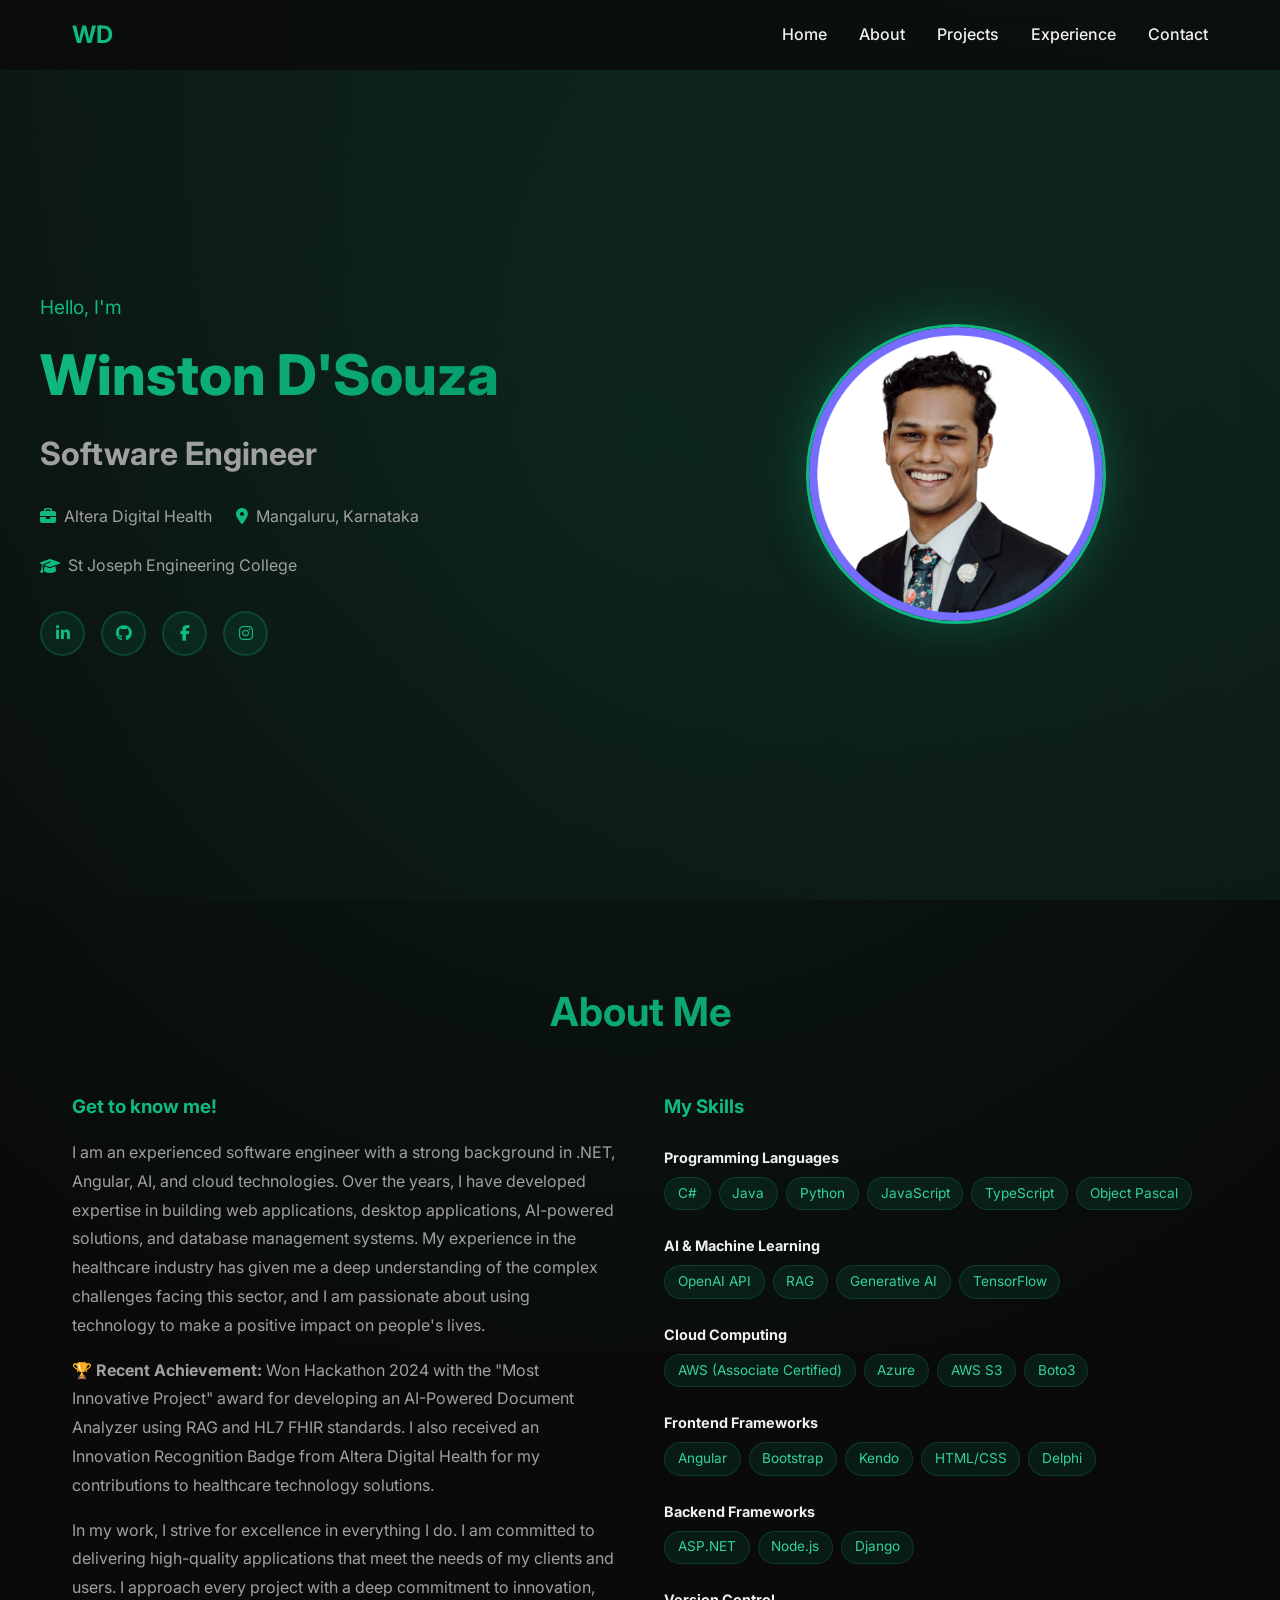
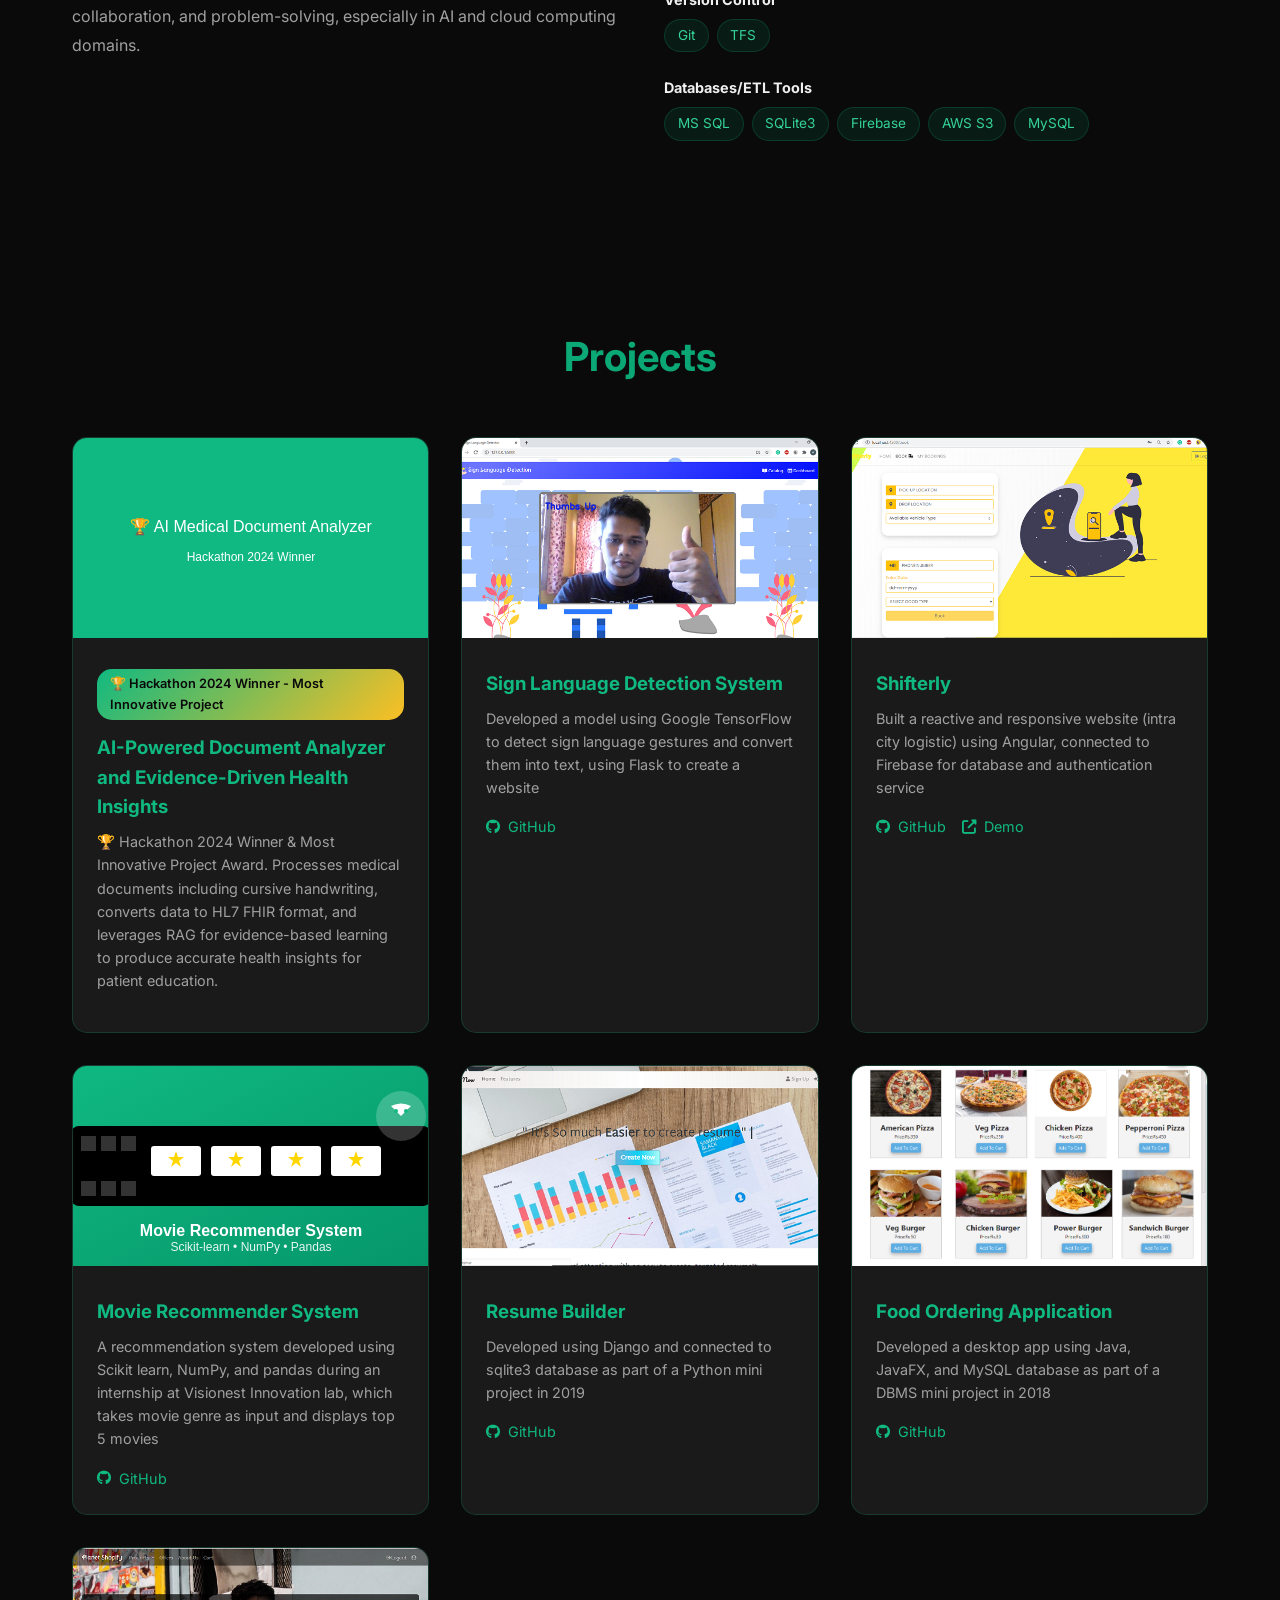
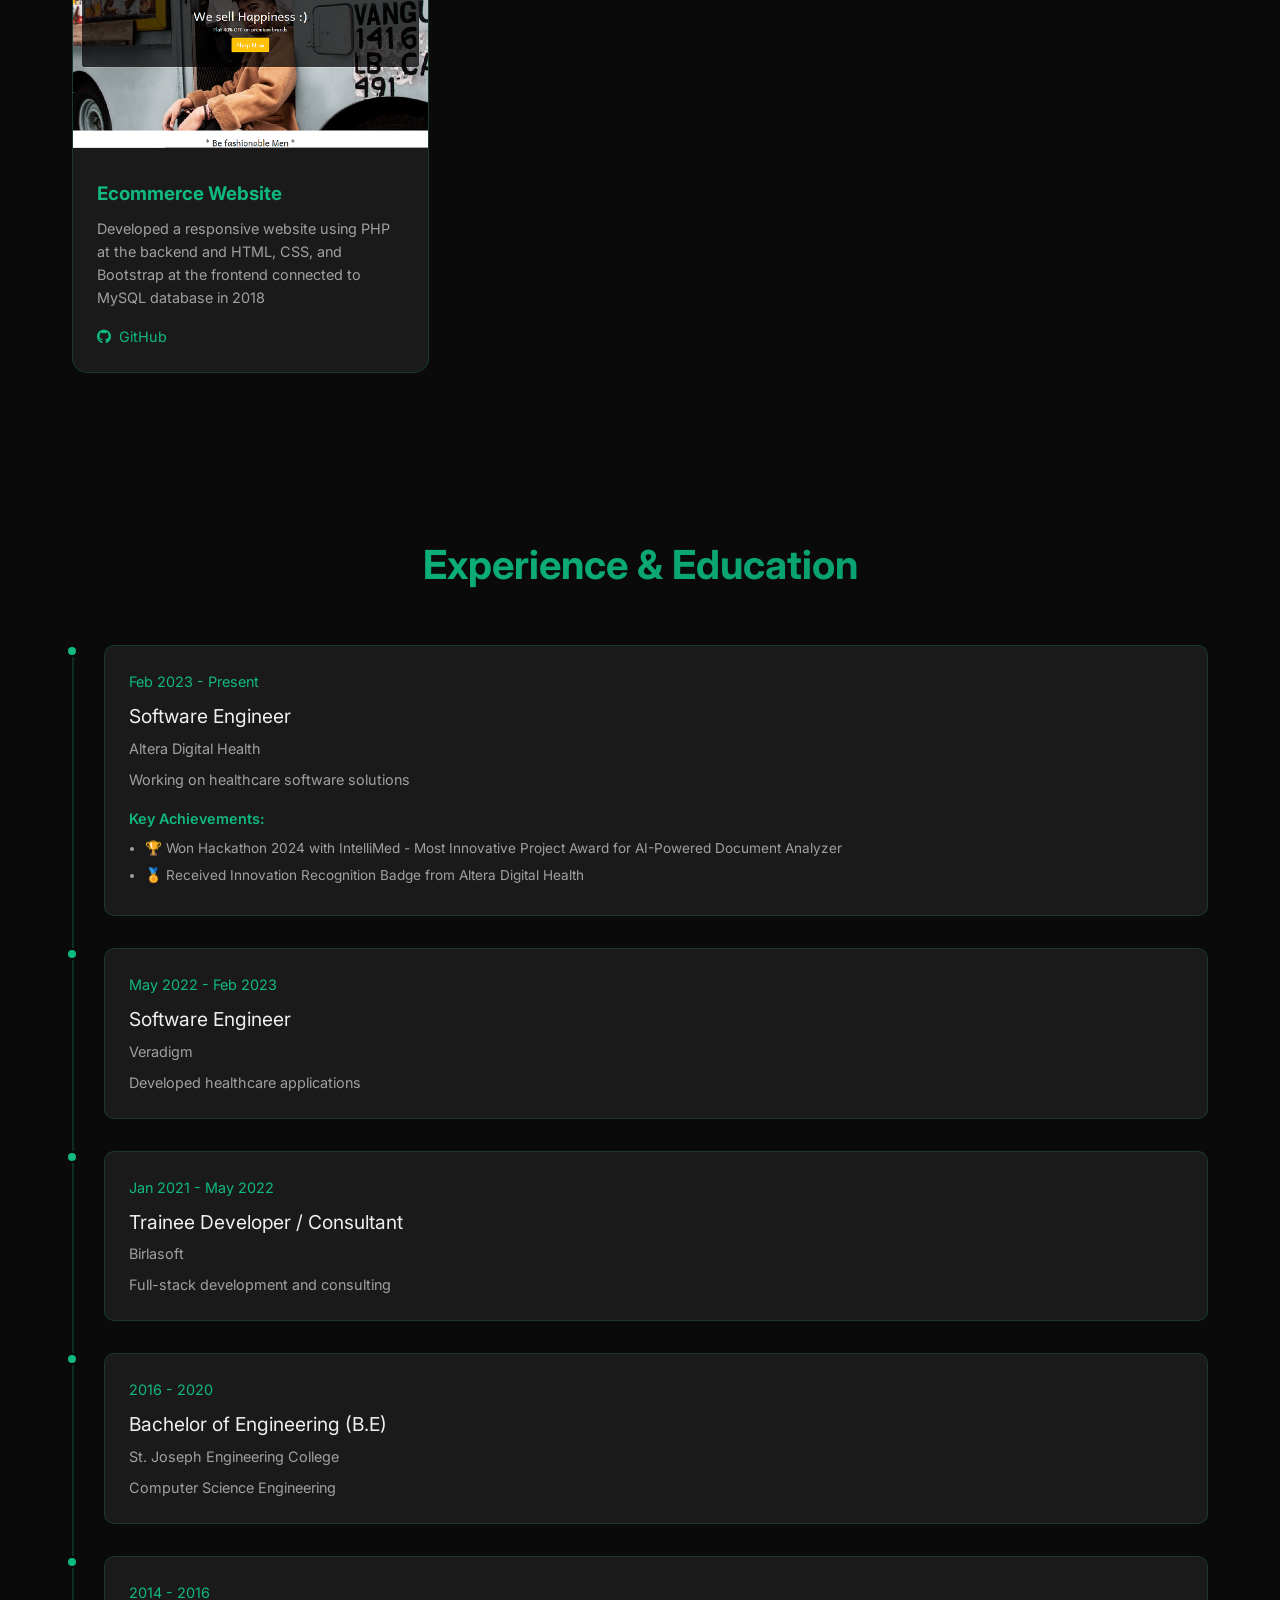
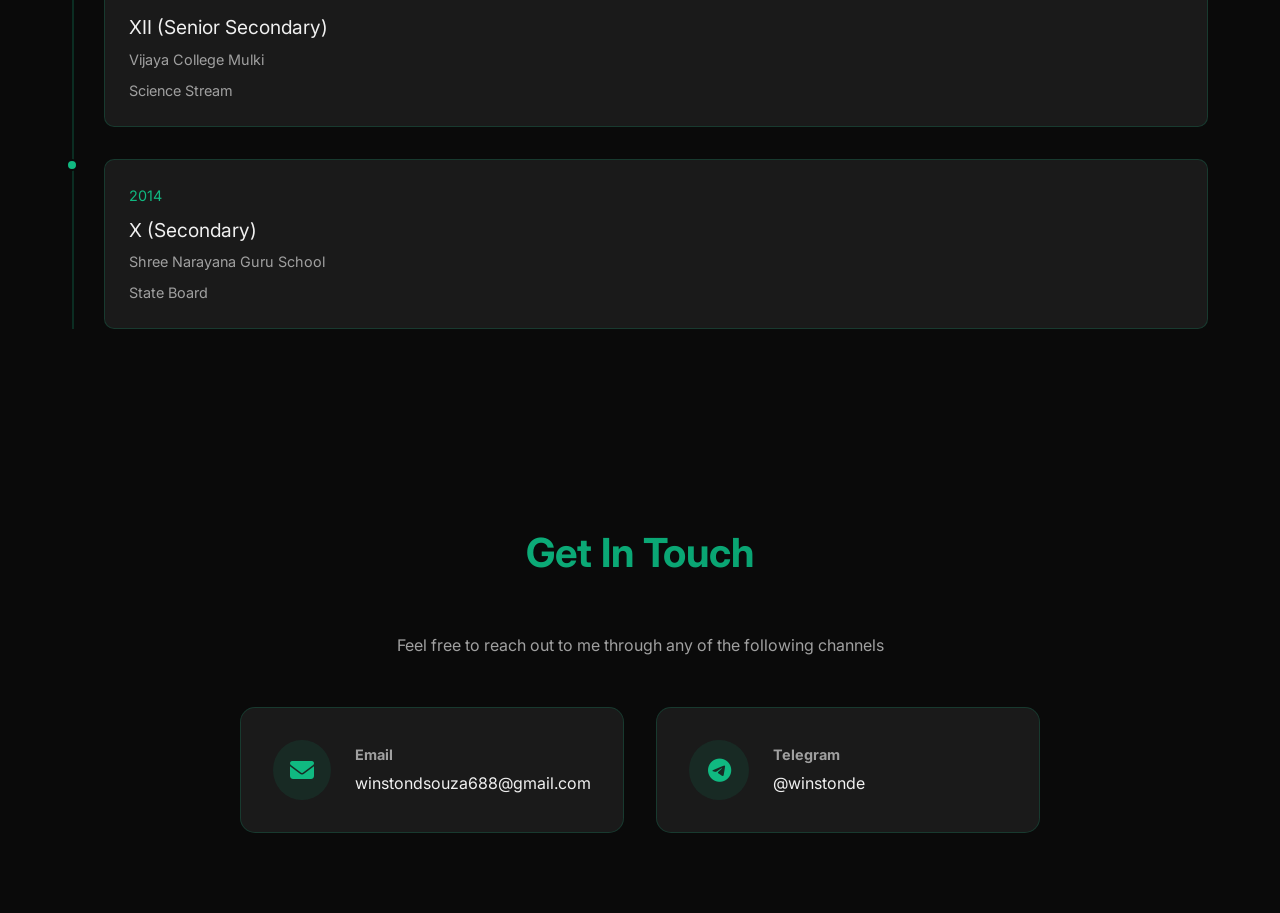
==== commit 0efb9657: "Refactor styles in style.css: Update color palette to emerald theme, enhance layout responsiveness, " ====
--- a/index.html
+++ b/index.html
@@ -37,7 +37,7 @@
     <!-- Windows Tile -->
     <meta name="msapplication-TileColor" content="#ffffff">
     <meta name="msapplication-TileImage" content="images/ms-icon-144x144.png">
-    <meta name="theme-color" content="#766dff">
+    <meta name="theme-color" content="#10b981">
     
     <!-- Open Graph / Facebook -->
     <meta property="og:title" content="Winston Dsouza - Software Engineer">
@@ -235,7 +235,7 @@
                 {
                     title: "AI-Powered Document Analyzer and Evidence-Driven Health Insights",
                     description: "🏆 Hackathon 2024 Winner & Most Innovative Project Award. Processes medical documents including cursive handwriting, converts data to HL7 FHIR format, and leverages RAG for evidence-based learning to produce accurate health insights for patient education.",
-                    image: "data:image/svg+xml,%3Csvg xmlns='http://www.w3.org/2000/svg' width='400' height='200' viewBox='0 0 400 200'%3E%3Crect width='400' height='200' fill='%23667eea'/%3E%3Ctext x='50%25' y='45%25' dominant-baseline='middle' text-anchor='middle' font-family='sans-serif' font-size='16' fill='white'%3E🏆 AI Medical Document Analyzer%3C/text%3E%3Ctext x='50%25' y='60%25' dominant-baseline='middle' text-anchor='middle' font-family='sans-serif' font-size='12' fill='white'%3EHackathon 2024 Winner%3C/text%3E%3C/svg%3E",
+                    image: "data:image/svg+xml,%3Csvg xmlns='http://www.w3.org/2000/svg' width='400' height='200' viewBox='0 0 400 200'%3E%3Crect width='400' height='200' fill='%2310b981'/%3E%3Ctext x='50%25' y='45%25' dominant-baseline='middle' text-anchor='middle' font-family='sans-serif' font-size='16' fill='white'%3E🏆 AI Medical Document Analyzer%3C/text%3E%3Ctext x='50%25' y='60%25' dominant-baseline='middle' text-anchor='middle' font-family='sans-serif' font-size='12' fill='white'%3EHackathon 2024 Winner%3C/text%3E%3C/svg%3E",
                     github: null,
                     demo: null,
                     award: "🏆 Hackathon 2024 Winner - Most Innovative Project"
@@ -257,7 +257,7 @@
                 {
                     title: "Movie Recommender System",
                     description: "A recommendation system developed using Scikit learn, NumPy, and pandas during an internship at Visionest Innovation lab, which takes movie genre as input and displays top 5 movies",
-                    image: "data:image/svg+xml,%3Csvg xmlns='http://www.w3.org/2000/svg' width='400' height='200' viewBox='0 0 400 200'%3E%3Cdefs%3E%3ClinearGradient id='grad1' x1='0%25' y1='0%25' x2='100%25' y2='100%25'%3E%3Cstop offset='0%25' style='stop-color:%23667eea;stop-opacity:1' /%3E%3Cstop offset='100%25' style='stop-color:%23764ba2;stop-opacity:1' /%3E%3C/linearGradient%3E%3C/defs%3E%3Crect width='400' height='200' fill='url(%23grad1)'/%3E%3C!-- Movie Film Strip --%3E%3Crect x='20' y='60' width='360' height='80' fill='%23000' rx='8'/%3E%3Crect x='30' y='70' width='15' height='15' fill='%23333'/%3E%3Crect x='50' y='70' width='15' height='15' fill='%23333'/%3E%3Crect x='70' y='70' width='15' height='15' fill='%23333'/%3E%3Crect x='30' y='115' width='15' height='15' fill='%23333'/%3E%3Crect x='50' y='115' width='15' height='15' fill='%23333'/%3E%3Crect x='70' y='115' width='15' height='15' fill='%23333'/%3E%3C!-- Movie frames --%3E%3Crect x='100' y='80' width='50' height='30' fill='%23fff' rx='3'/%3E%3Crect x='160' y='80' width='50' height='30' fill='%23fff' rx='3'/%3E%3Crect x='220' y='80' width='50' height='30' fill='%23fff' rx='3'/%3E%3Crect x='280' y='80' width='50' height='30' fill='%23fff' rx='3'/%3E%3C!-- Stars for rating --%3E%3Cpolygon points='125,85 127,91 133,91 128,95 130,101 125,97 120,101 122,95 117,91 123,91' fill='%23FFD700'/%3E%3Cpolygon points='185,85 187,91 193,91 188,95 190,101 185,97 180,101 182,95 177,91 183,91' fill='%23FFD700'/%3E%3Cpolygon points='245,85 247,91 253,91 248,95 250,101 245,97 240,101 242,95 237,91 243,91' fill='%23FFD700'/%3E%3Cpolygon points='305,85 307,91 313,91 308,95 310,101 305,97 300,101 302,95 297,91 303,91' fill='%23FFD700'/%3E%3C!-- AI Brain Icon --%3E%3Ccircle cx='350' cy='50' r='25' fill='%23fff' opacity='0.2'/%3E%3Cpath d='M340 40 Q350 35 360 40 Q355 45 350 50 Q345 45 340 40' fill='%23fff'/%3E%3Ccircle cx='345' cy='45' r='2' fill='%23667eea'/%3E%3Ccircle cx='355' cy='45' r='2' fill='%23667eea'/%3E%3Ctext x='200' y='170' text-anchor='middle' font-family='Arial, sans-serif' font-size='16' font-weight='bold' fill='white'%3EMovie Recommender System%3C/text%3E%3Ctext x='200' y='185' text-anchor='middle' font-family='Arial, sans-serif' font-size='12' fill='white' opacity='0.9'%3EScikit-learn • NumPy • Pandas%3C/text%3E%3C/svg%3E",
+                    image: "data:image/svg+xml,%3Csvg xmlns='http://www.w3.org/2000/svg' width='400' height='200' viewBox='0 0 400 200'%3E%3Cdefs%3E%3ClinearGradient id='grad1' x1='0%25' y1='0%25' x2='100%25' y2='100%25'%3E%3Cstop offset='0%25' style='stop-color:%2310b981;stop-opacity:1' /%3E%3Cstop offset='100%25' style='stop-color:%23059669;stop-opacity:1' /%3E%3C/linearGradient%3E%3C/defs%3E%3Crect width='400' height='200' fill='url(%23grad1)'/%3E%3C!-- Movie Film Strip --%3E%3Crect x='20' y='60' width='360' height='80' fill='%23000' rx='8'/%3E%3Crect x='30' y='70' width='15' height='15' fill='%23333'/%3E%3Crect x='50' y='70' width='15' height='15' fill='%23333'/%3E%3Crect x='70' y='70' width='15' height='15' fill='%23333'/%3E%3Crect x='30' y='115' width='15' height='15' fill='%23333'/%3E%3Crect x='50' y='115' width='15' height='15' fill='%23333'/%3E%3Crect x='70' y='115' width='15' height='15' fill='%23333'/%3E%3C!-- Movie frames --%3E%3Crect x='100' y='80' width='50' height='30' fill='%23fff' rx='3'/%3E%3Crect x='160' y='80' width='50' height='30' fill='%23fff' rx='3'/%3E%3Crect x='220' y='80' width='50' height='30' fill='%23fff' rx='3'/%3E%3Crect x='280' y='80' width='50' height='30' fill='%23fff' rx='3'/%3E%3C!-- Stars for rating --%3E%3Cpolygon points='125,85 127,91 133,91 128,95 130,101 125,97 120,101 122,95 117,91 123,91' fill='%23FFD700'/%3E%3Cpolygon points='185,85 187,91 193,91 188,95 190,101 185,97 180,101 182,95 177,91 183,91' fill='%23FFD700'/%3E%3Cpolygon points='245,85 247,91 253,91 248,95 250,101 245,97 240,101 242,95 237,91 243,91' fill='%23FFD700'/%3E%3Cpolygon points='305,85 307,91 313,91 308,95 310,101 305,97 300,101 302,95 297,91 303,91' fill='%23FFD700'/%3E%3C!-- AI Brain Icon --%3E%3Ccircle cx='350' cy='50' r='25' fill='%23fff' opacity='0.2'/%3E%3Cpath d='M340 40 Q350 35 360 40 Q355 45 350 50 Q345 45 340 40' fill='%23fff'/%3E%3Ccircle cx='345' cy='45' r='2' fill='%2310b981'/%3E%3Ccircle cx='355' cy='45' r='2' fill='%2310b981'/%3E%3Ctext x='200' y='170' text-anchor='middle' font-family='Arial, sans-serif' font-size='16' font-weight='bold' fill='white'%3EMovie Recommender System%3C/text%3E%3Ctext x='200' y='185' text-anchor='middle' font-family='Arial, sans-serif' font-size='12' fill='white' opacity='0.9'%3EScikit-learn • NumPy • Pandas%3C/text%3E%3C/svg%3E",
                     github: "https://github.com/winston-dsouza/Movie-Recommender-System",
                     demo: null
                 },
@@ -368,9 +368,9 @@
                 projectCard.className = 'project-card';
                 
                 projectCard.innerHTML = `
-                    ${project.image ? `<img src="${project.image}" alt="${project.title}" class="project-image" loading="lazy" onerror="this.src='data:image/svg+xml,%3Csvg xmlns="http://www.w3.org/2000/svg" width="400" height="200" viewBox="0 0 400 200"%3E%3Crect width="400" height="200" fill="%23667eea"/%3E%3Ctext x="50%25" y="50%25" dominant-baseline="middle" text-anchor="middle" font-family="sans-serif" font-size="20" fill="white"%3E${project.title}%3C/text%3E%3C/svg%3E'">` : ''}
+                    ${project.image ? `<img src="${project.image}" alt="${project.title}" class="project-image" loading="lazy" onerror="this.src='data:image/svg+xml,%3Csvg xmlns="http://www.w3.org/2000/svg" width="400" height="200" viewBox="0 0 400 200"%3E%3Crect width="400" height="200" fill="%2310b981"/%3E%3Ctext x="50%25" y="50%25" dominant-baseline="middle" text-anchor="middle" font-family="sans-serif" font-size="20" fill="white"%3E${project.title}%3C/text%3E%3C/svg%3E'">` : ''}
                     <div class="project-content">
-                        ${project.award ? `<div style="background: linear-gradient(135deg, var(--accent), #fbbf24); color: var(--dark-bg); padding: 0.3rem 0.8rem; border-radius: 15px; font-size: 0.8rem; font-weight: 600; margin-bottom: 0.8rem; display: inline-block;">${project.award}</div>` : ''}
+                        ${project.award ? `<div style="background: linear-gradient(135deg, #10b981, #fbbf24); color: var(--dark-bg); padding: 0.3rem 0.8rem; border-radius: 15px; font-size: 0.8rem; font-weight: 600; margin-bottom: 0.8rem; display: inline-block;">${project.award}</div>` : ''}
                         <h3 class="project-title">${project.title}</h3>
                         <p class="project-description">${project.description}</p>
                         <div class="project-links">
@@ -403,7 +403,7 @@
                 if (item.achievements && item.achievements.length > 0) {
                     achievementsHtml = `
                         <div style="margin-top: 1rem;">
-                            <h6 style="color: var(--accent); margin-bottom: 0.5rem; font-size: 0.9rem; font-weight: 600;">Key Achievements:</h6>
+                            <h6 style="color: #10b981; margin-bottom: 0.5rem; font-size: 0.9rem; font-weight: 600;">Key Achievements:</h6>
                             <ul style="margin: 0; padding-left: 1rem; color: var(--text-muted); font-size: 0.85rem;">
                                 ${item.achievements.map(achievement => `<li style="margin-bottom: 0.3rem;">${achievement}</li>`).join('')}
                             </ul>
--- a/style.css
+++ b/style.css
@@ -1,54 +1,52 @@
-/* Performance optimizations */
+/* Reset and Base Styles */
 * {
     margin: 0;
     padding: 0;
     box-sizing: border-box;
 }
 
-/* Reduce animations for users who prefer reduced motion */
-@media (prefers-reduced-motion: reduce) {
-    *, *::before, *::after {
-        animation-duration: 0.01ms !important;
-        animation-iteration-count: 1 !important;
-        transition-duration: 0.01ms !important;
-    }
-}
-
-/* GPU acceleration for smooth animations */
-.hero, .project-card, .navbar {
-    will-change: transform;
-    transform: translateZ(0);
-}
-
 :root {
-    --primary-blue: #667eea;
-    --primary-purple: #764ba2;
-    --secondary-blue: #4c6ef5;
-    --secondary-purple: #9c27b0;
-    --dark-bg: #0a0e27;
-    --card-bg: rgba(255, 255, 255, 0.05);
-    --text-light: #e4e4e7;
-    --text-muted: #a1a1aa;
-    --accent: #f59e0b;
+    /* New Green/Emerald Color Palette */
+    --primary: #10b981;     /* Emerald green */
+    --primary-dark: #059669; /* Darker emerald */
+    --primary-light: #34d399; /* Light emerald */
+    --accent: #10b981;       /* Accent green */
+    --accent-dark: #047857;  /* Dark accent */
+    
+    /* Complementary colors */
+    --secondary: #f59e0b;    /* Amber for contrast */
+    --secondary-light: #fbbf24; /* Light amber */
+    
+    /* Neutral colors */
+    --dark-bg: #0a0a0a;
+    --dark-card: #1a1a1a;
+    --border: rgba(16, 185, 129, 0.2);
+    --text: #f0f0f0;
+    --text-muted: #a0a0a0;
+    --white: #ffffff;
+    
+    /* Gradients */
+    --gradient: linear-gradient(135deg, #10b981 0%, #059669 100%);
+    --gradient-hover: linear-gradient(135deg, #34d399 0%, #10b981 100%);
 }
 
 body {
-    font-family: 'Inter', -apple-system, BlinkMacSystemFont, 'Segoe UI', sans-serif;
-    background: linear-gradient(135deg, #0a0e27 0%, #1a1f3a 100%);
-    color: var(--text-light);
+    font-family: 'Inter', sans-serif;
+    background: var(--dark-bg);
+    color: var(--text);
+    line-height: 1.6;
     overflow-x: hidden;
-    min-height: 100vh;
 }
 
 /* Animated Background */
 .bg-animation {
     position: fixed;
+    top: 0;
+    left: 0;
     width: 100%;
     height: 100%;
-    top: 0;
-    left: 0;
+    background: linear-gradient(45deg, #0a0a0a, #0f1f1a);
     z-index: -1;
-    background: linear-gradient(135deg, #0a0e27 0%, #1a1f3a 100%);
 }
 
 .bg-animation::before {
@@ -58,13 +56,40 @@
     left: -50%;
     width: 200%;
     height: 200%;
-    background: radial-gradient(circle at 20% 80%, rgba(102, 126, 234, 0.1) 0%, transparent 50%),
-                radial-gradient(circle at 80% 20%, rgba(118, 75, 162, 0.1) 0%, transparent 50%),
-                radial-gradient(circle at 40% 40%, rgba(76, 110, 245, 0.05) 0%, transparent 50%);
+    background: radial-gradient(circle, rgba(16, 185, 129, 0.1) 0%, transparent 70%);
     animation: rotate 30s linear infinite;
 }
 
 @keyframes rotate {
+    from { transform: rotate(0deg); }
+    to { transform: rotate(360deg); }
+}
+
+/* Loader */
+.loader {
+    position: fixed;
+    top: 0;
+    left: 0;
+    width: 100%;
+    height: 100%;
+    background: var(--dark-bg);
+    display: flex;
+    justify-content: center;
+    align-items: center;
+    z-index: 10000;
+}
+
+.loader-circle {
+    width: 50px;
+    height: 50px;
+    border: 3px solid var(--border);
+    border-top: 3px solid var(--primary);
+    border-radius: 50%;
+    animation: spin 1s linear infinite;
+}
+
+@keyframes spin {
+    0% { transform: rotate(0deg); }
     100% { transform: rotate(360deg); }
 }
 
@@ -72,146 +97,98 @@
 .navbar {
     position: fixed;
     top: 0;
-    width: 100%;
-    padding: 1.2rem 2rem;
-    background: linear-gradient(135deg, rgba(10, 14, 39, 0.85) 0%, rgba(26, 31, 58, 0.85) 100%);
-    backdrop-filter: blur(25px) saturate(180%);
-    border-bottom: 1px solid rgba(102, 126, 234, 0.2);
+    left: 0;
+    right: 0;
+    padding: 1rem 0;
+    background: rgba(10, 10, 10, 0.8);
+    backdrop-filter: blur(10px);
     z-index: 1000;
-    transition: all 0.4s cubic-bezier(0.25, 0.46, 0.45, 0.94);
-    box-shadow: 0 8px 32px rgba(10, 14, 39, 0.3);
+    transition: all 0.3s ease;
 }
 
 .navbar.scrolled {
-    padding: 0.8rem 2rem;
-    background: linear-gradient(135deg, rgba(10, 14, 39, 0.95) 0%, rgba(26, 31, 58, 0.95) 100%);
-    border-bottom: 1px solid rgba(102, 126, 234, 0.3);
-    box-shadow: 0 12px 40px rgba(10, 14, 39, 0.4);
+    padding: 0.7rem 0;
+    background: rgba(10, 10, 10, 0.95);
+    box-shadow: 0 4px 20px rgba(16, 185, 129, 0.1);
 }
 
 .nav-container {
-    max-width: 1400px;
+    max-width: 1200px;
     margin: 0 auto;
+    padding: 0 2rem;
     display: flex;
     justify-content: space-between;
     align-items: center;
 }
 
 .logo {
-    font-size: 1.8rem;
-    font-weight: 800;
-    background: linear-gradient(135deg, var(--primary-blue), var(--primary-purple));
-    -webkit-background-clip: text;
-    -webkit-text-fill-color: transparent;
-    background-clip: text;
-    transition: all 0.3s ease;
+    font-size: 1.5rem;
+    font-weight: 700;
+    color: var(--primary);
     cursor: pointer;
-    letter-spacing: -0.02em;
+    transition: transform 0.3s ease;
 }
 
 .logo:hover {
     transform: scale(1.05);
-    filter: drop-shadow(0 4px 12px rgba(102, 126, 234, 0.3));
-}
-
-.logo:focus {
-    outline: 2px solid var(--primary-blue);
-    outline-offset: 4px;
-    border-radius: 4px;
 }
 
 .nav-links {
     display: flex;
-    gap: 2.5rem;
     list-style: none;
-    align-items: center;
+    gap: 2rem;
 }
 
 .nav-links a {
-    color: var(--text-light);
+    color: var(--text);
     text-decoration: none;
+    font-weight: 500;
+    transition: all 0.3s ease;
     position: relative;
-    transition: all 0.3s ease;
-    font-weight: 600;
-    font-size: 0.95rem;
-    padding: 0.8rem 1.2rem;
-    border-radius: 25px;
-    letter-spacing: 0.02em;
-}
-
-.nav-links a::before {
-    content: '';
-    position: absolute;
-    top: 0;
-    left: 0;
-    width: 100%;
-    height: 100%;
-    background: linear-gradient(135deg, rgba(102, 126, 234, 0.15), rgba(118, 75, 162, 0.15));
-    border-radius: 25px;
-    opacity: 0;
-    transform: scale(0.8);
-    transition: all 0.3s cubic-bezier(0.25, 0.46, 0.45, 0.94);
-    z-index: -1;
 }
 
 .nav-links a::after {
     content: '';
     position: absolute;
-    bottom: 8px;
-    left: 50%;
+    bottom: -5px;
+    left: 0;
     width: 0;
     height: 2px;
-    background: linear-gradient(90deg, var(--primary-blue), var(--primary-purple));
-    border-radius: 2px;
-    transition: all 0.3s ease;
-    transform: translateX(-50%);
+    background: var(--primary);
+    transition: width 0.3s ease;
+}
+
+.nav-links a:hover::after {
+    width: 100%;
 }
 
 .nav-links a:hover {
-    color: white;
-    transform: translateY(-2px);
-}
-
-.nav-links a:hover::before {
-    opacity: 1;
-    transform: scale(1);
-}
-
-.nav-links a:hover::after {
-    width: 60%;
-}
-
+    color: var(--primary);
+}
+
+/* Mobile Menu */
 .mobile-menu-toggle {
     display: none;
     flex-direction: column;
+    justify-content: center;
+    align-items: center;
+    width: 30px;
+    height: 30px;
+    background: none;
+    border: none;
     cursor: pointer;
-    padding: 0.5rem;
-    border-radius: 4px;
-    transition: all 0.3s ease;
-    border: none;
-    background: transparent;
-}
-
-.mobile-menu-toggle:hover {
-    background: rgba(255, 255, 255, 0.1);
-}
-
-.mobile-menu-toggle:focus {
-    outline: 2px solid var(--primary-blue);
-    outline-offset: 2px;
 }
 
 .mobile-menu-toggle span {
     width: 25px;
-    height: 3px;
-    background: var(--text-light);
+    height: 2px;
+    background: var(--text);
     margin: 3px 0;
     transition: all 0.3s ease;
-    border-radius: 3px;
 }
 
 .mobile-menu-toggle.active span:nth-child(1) {
-    transform: rotate(45deg) translate(5px, 5px);
+    transform: rotate(45deg) translateY(7px);
 }
 
 .mobile-menu-toggle.active span:nth-child(2) {
@@ -219,30 +196,10 @@
 }
 
 .mobile-menu-toggle.active span:nth-child(3) {
-    transform: rotate(-45deg) translate(7px, -6px);
+    transform: rotate(-45deg) translateY(-7px);
 }
 
 /* Mobile Sidebar */
-.mobile-sidebar {
-    position: fixed;
-    top: 0;
-    left: -100%;
-    width: 280px;
-    height: 100vh;
-    background: linear-gradient(135deg, rgba(15, 19, 48, 0.95) 0%, rgba(26, 31, 58, 0.95) 100%);
-    backdrop-filter: blur(20px);
-    padding: 2rem;
-    transition: left 0.3s ease;
-    z-index: 1001;
-    overflow-y: auto;
-    border-right: 1px solid rgba(255, 255, 255, 0.1);
-}
-
-.mobile-sidebar.active {
-    left: 0;
-    box-shadow: 10px 0 40px rgba(0, 0, 0, 0.3);
-}
-
 .sidebar-overlay {
     position: fixed;
     top: 0;
@@ -250,77 +207,65 @@
     width: 100%;
     height: 100%;
     background: rgba(0, 0, 0, 0.5);
-    display: none;
-    z-index: 999;
-    transition: opacity 0.3s ease;
+    opacity: 0;
+    visibility: hidden;
+    transition: all 0.3s ease;
+    z-index: 1998;
 }
 
 .sidebar-overlay.active {
-    display: block;
-    animation: fadeIn 0.3s ease;
-}
-
-@keyframes fadeIn {
-    from { opacity: 0; }
-    to { opacity: 1; }
+    opacity: 1;
+    visibility: visible;
+}
+
+.mobile-sidebar {
+    position: fixed;
+    top: 0;
+    right: -300px;
+    width: 300px;
+    height: 100%;
+    background: var(--dark-card);
+    transition: right 0.3s ease;
+    z-index: 1999;
+    overflow-y: auto;
+}
+
+.mobile-sidebar.active {
+    right: 0;
 }
 
 .sidebar-header {
+    padding: 1.5rem;
     display: flex;
     justify-content: space-between;
     align-items: center;
-    margin-bottom: 2rem;
-    padding-bottom: 1rem;
-    border-bottom: 1px solid rgba(255, 255, 255, 0.1);
-}
-
-.sidebar-header .logo {
-    font-size: 1.2rem;
-    font-weight: 600;
+    border-bottom: 1px solid var(--border);
 }
 
 .close-sidebar {
-    font-size: 1.5rem;
+    font-size: 2rem;
     cursor: pointer;
-    color: var(--text-light);
-    padding: 0.5rem;
-    border-radius: 50%;
-    transition: all 0.3s ease;
-    display: flex;
-    align-items: center;
-    justify-content: center;
-    width: 40px;
-    height: 40px;
-}
-
-.close-sidebar:hover {
-    background: rgba(255, 255, 255, 0.1);
-    transform: rotate(90deg);
+    color: var(--text-muted);
 }
 
 .sidebar-nav {
     list-style: none;
-}
-
-.sidebar-nav li {
-    margin: 1rem 0;
+    padding: 1rem 0;
 }
 
 .sidebar-nav a {
-    color: var(--text-light);
+    display: flex;
+    align-items: center;
+    gap: 1rem;
+    padding: 1rem 1.5rem;
+    color: var(--text);
     text-decoration: none;
-    font-size: 1.1rem;
-    display: flex;
-    align-items: center;
-    gap: 1rem;
-    transition: all 0.3s;
-    padding: 0.5rem;
-    border-radius: 8px;
+    transition: all 0.3s ease;
 }
 
 .sidebar-nav a:hover {
-    background: rgba(102, 126, 234, 0.1);
-    transform: translateX(5px);
+    background: rgba(16, 185, 129, 0.1);
+    color: var(--primary);
 }
 
 /* Hero Section */
@@ -328,211 +273,112 @@
     min-height: 100vh;
     display: flex;
     align-items: center;
-    justify-content: center;
-    padding: 6rem 2rem 2rem;
+    padding: 5rem 2rem 2rem;
     position: relative;
 }
 
 .hero-content {
     max-width: 1200px;
+    margin: 0 auto;
     display: grid;
     grid-template-columns: 1fr 1fr;
     gap: 4rem;
     align-items: center;
-    animation: fadeInUp 1s ease;
-}
-
-@keyframes fadeInUp {
-    from {
-        opacity: 0;
-        transform: translateY(30px);
-    }
-    to {
-        opacity: 1;
-        transform: translateY(0);
-    }
+}
+
+.hero-greeting {
+    color: var(--primary);
+    font-size: 1.2rem;
+    margin-bottom: 0.5rem;
 }
 
 .hero-text h1 {
     font-size: 3.5rem;
-    margin-bottom: 1rem;
-    background: linear-gradient(135deg, var(--primary-blue), var(--primary-purple));
+    font-weight: 800;
+    margin-bottom: 0.5rem;
+    background: var(--gradient);
     -webkit-background-clip: text;
     -webkit-text-fill-color: transparent;
     background-clip: text;
-    animation: gradient 3s ease infinite;
-}
-
-.hero-greeting {
-    color: var(--primary-blue);
-    margin-bottom: 1rem;
-    font-size: 1.1rem;
-    font-weight: 500;
-}
-
-@keyframes gradient {
-    0%, 100% { filter: hue-rotate(0deg); }
-    50% { filter: hue-rotate(30deg); }
 }
 
 .hero-text h2 {
-    font-size: 1.8rem;
+    font-size: 2rem;
     color: var(--text-muted);
     margin-bottom: 1.5rem;
 }
 
 .hero-info {
     display: flex;
-    flex-direction: column;
-    gap: 0.8rem;
+    flex-wrap: wrap;
+    gap: 1.5rem;
     margin-bottom: 2rem;
 }
 
 .hero-info span {
     display: flex;
     align-items: center;
-    gap: 0.8rem;
+    gap: 0.5rem;
     color: var(--text-muted);
 }
 
 .hero-info i {
-    color: var(--primary-blue);
-    width: 20px;
-}
-
+    color: var(--primary);
+}
+
+/* Social Links */
 .social-links {
     display: flex;
-    gap: 1.5rem;
-    margin-top: 2rem;
+    gap: 1rem;
+}
+
+.social-links a {
+    width: 45px;
+    height: 45px;
+    display: flex;
+    align-items: center;
     justify-content: center;
-    flex-wrap: wrap;
-}
-
-.social-links a {
-    width: 55px;
-    height: 55px;
-    display: flex;
-    align-items: center;
+    border-radius: 50%;
+    background: rgba(16, 185, 129, 0.1);
+    border: 2px solid var(--border);
+    color: var(--primary);
+    text-decoration: none;
+    transition: all 0.3s ease;
+}
+
+.social-links a:hover {
+    background: var(--primary);
+    color: var(--white);
+    transform: translateY(-3px);
+    box-shadow: 0 10px 20px rgba(16, 185, 129, 0.3);
+}
+
+/* Profile Picture */
+.hero-image {
+    display: flex;
     justify-content: center;
-    background: linear-gradient(145deg, rgba(255, 255, 255, 0.1), rgba(255, 255, 255, 0.05));
-    border: 2px solid rgba(255, 255, 255, 0.2);
+}
+
+.profile-pic {
+    position: relative;
+    width: 300px;
+    height: 300px;
     border-radius: 50%;
-    color: var(--text-light);
-    text-decoration: none !important;
-    transition: all 0.4s cubic-bezier(0.175, 0.885, 0.32, 1.275);
-    position: relative;
     overflow: hidden;
-    font-size: 1.3rem;
-    backdrop-filter: blur(10px);
-    box-shadow: 0 8px 25px rgba(0, 0, 0, 0.15);
-}
-
-.social-links a::before {
-    content: '';
-    position: absolute;
-    top: 50%;
-    left: 50%;
-    width: 0;
-    height: 0;
-    border-radius: 50%;
-    transition: all 0.5s cubic-bezier(0.25, 0.46, 0.45, 0.94);
-    transform: translate(-50%, -50%);
-    z-index: -1;
-}
-
-.social-links a::after {
-    display: none !important;
-}
-
-.social-links a:hover::before {
-    width: 130%;
-    height: 130%;
-}
-
-.social-links a:hover {
-    transform: translateY(-8px) scale(1.08);
-    color: white;
-    text-decoration: none !important;
-    box-shadow: 0 20px 40px rgba(0, 0, 0, 0.25);
-}
-
-/* Platform-specific hover effects */
-.social-links a:nth-child(1)::before {
-    background: linear-gradient(135deg, #0077b5, #004182);
-}
-
-.social-links a:nth-child(1):hover {
-    border-color: #0077b5;
-}
-
-.social-links a:nth-child(2)::before {
-    background: linear-gradient(135deg, #333, #000);
-}
-
-.social-links a:nth-child(2):hover {
-    border-color: #333;
-}
-
-.social-links a:nth-child(3)::before {
-    background: linear-gradient(135deg, #1877f2, #1357c0);
-}
-
-.social-links a:nth-child(3):hover {
-    border-color: #1877f2;
-}
-
-.social-links a:nth-child(4)::before {
-    background: linear-gradient(135deg, #e4405f, #c73650);
-}
-
-.social-links a:nth-child(4):hover {
-    border-color: #e4405f;
-}
-
-/* Remove any text decoration globally for social links */
-.social-links a,
-.social-links a:hover,
-.social-links a:focus,
-.social-links a:active,
-.social-links a:visited {
-    text-decoration: none !important;
-    outline: none;
-}
-
-.hero-image {
-    position: relative;
-    display: flex;
-    justify-content: center;
-    align-items: center;
-}
-
-.profile-pic {
-    width: 350px;
-    height: 350px;
-    border-radius: 30% 70% 70% 30% / 30% 30% 70% 70%;
-    background: linear-gradient(135deg, var(--primary-blue), var(--primary-purple));
-    padding: 5px;
-    position: relative;
-    animation: morph 8s ease-in-out infinite;
-    box-shadow: 0 20px 60px rgba(102, 126, 234, 0.3);
-}
-
-@keyframes morph {
-    0%, 100% { border-radius: 30% 70% 70% 30% / 30% 30% 70% 70%; }
-    50% { border-radius: 70% 30% 30% 70% / 70% 70% 30% 30%; }
+    border: 3px solid var(--primary);
+    box-shadow: 0 0 50px rgba(16, 185, 129, 0.3);
 }
 
 .profile-pic img {
     width: 100%;
     height: 100%;
     object-fit: cover;
-    border-radius: inherit;
-}
-
-/* Section Styles */
+}
+
+/* Sections */
 .section {
     padding: 5rem 2rem;
-    max-width: 1400px;
+    max-width: 1200px;
     margin: 0 auto;
 }
 
@@ -540,99 +386,82 @@
     font-size: 2.5rem;
     text-align: center;
     margin-bottom: 3rem;
-    background: linear-gradient(135deg, var(--primary-blue), var(--primary-purple));
+    background: var(--gradient);
     -webkit-background-clip: text;
     -webkit-text-fill-color: transparent;
     background-clip: text;
-    position: relative;
-}
-
-.section-title::after {
-    content: '';
-    position: absolute;
-    bottom: -10px;
-    left: 50%;
-    transform: translateX(-50%);
-    width: 100px;
-    height: 3px;
-    background: linear-gradient(90deg, var(--primary-blue), var(--primary-purple));
-    border-radius: 2px;
 }
 
 /* About Section */
 .about-content {
     display: grid;
     grid-template-columns: 1fr 1fr;
-    gap: 4rem;
-    margin-top: 4rem;
+    gap: 3rem;
 }
 
 .about-text h3 {
-    font-size: 1.8rem;
-    margin-bottom: 1.5rem;
-    color: var(--text-light);
+    color: var(--primary);
+    margin-bottom: 1rem;
 }
 
 .about-text p {
+    margin-bottom: 1rem;
     color: var(--text-muted);
     line-height: 1.8;
+}
+
+/* Skills */
+.skills-container h3 {
+    color: var(--primary);
     margin-bottom: 1.5rem;
 }
 
-.skills-container h3 {
-    font-size: 1.8rem;
+.skill-category {
     margin-bottom: 1.5rem;
-    color: var(--text-light);
-}
-
-.skill-category {
-    margin-bottom: 2rem;
 }
 
 .skill-category h5 {
-    color: var(--primary-blue);
-    margin-bottom: 1rem;
-    font-size: 1.1rem;
+    color: var(--text);
+    margin-bottom: 0.5rem;
+    font-size: 0.9rem;
 }
 
 .skill-tags {
     display: flex;
     flex-wrap: wrap;
-    gap: 0.8rem;
+    gap: 0.5rem;
 }
 
 .skill-tag {
-    padding: 0.5rem 1.2rem;
-    background: rgba(102, 126, 234, 0.1);
-    border: 1px solid rgba(102, 126, 234, 0.3);
-    border-radius: 25px;
-    font-size: 0.9rem;
-    transition: all 0.3s;
-    cursor: default;
+    padding: 0.3rem 0.8rem;
+    background: rgba(16, 185, 129, 0.1);
+    border: 1px solid var(--border);
+    border-radius: 20px;
+    font-size: 0.85rem;
+    color: var(--primary-light);
+    transition: all 0.3s ease;
 }
 
 .skill-tag:hover {
-    background: rgba(102, 126, 234, 0.2);
+    background: var(--primary);
+    color: var(--white);
     transform: translateY(-2px);
-    box-shadow: 0 5px 15px rgba(102, 126, 234, 0.2);
-}
-
-/* Project Cards */
+}
+
+/* Projects */
 .projects-grid {
     display: grid;
     grid-template-columns: repeat(auto-fit, minmax(350px, 1fr));
     gap: 2rem;
-    margin-top: 3rem;
 }
 
 .project-card {
-    background: rgba(255, 255, 255, 0.03);
-    border: 1px solid rgba(255, 255, 255, 0.1);
-    border-radius: 20px;
+    background: var(--dark-card);
+    border-radius: 15px;
     overflow: hidden;
-    transition: all 0.4s;
+    transition: all 0.3s ease;
+    border: 1px solid var(--border);
     position: relative;
-    cursor: pointer;
 }
 
 .project-card::before {
@@ -642,10 +471,14 @@
     left: 0;
     width: 100%;
     height: 100%;
-    background: linear-gradient(135deg, rgba(102, 126, 234, 0.1), rgba(118, 75, 162, 0.1));
+    background: radial-gradient(
+        circle at var(--mouse-x, 50%) var(--mouse-y, 50%),
+        rgba(16, 185, 129, 0.1),
+        transparent 50%
+    );
     opacity: 0;
-    transition: opacity 0.3s;
-    z-index: 1;
+    transition: opacity 0.3s ease;
+    pointer-events: none;
 }
 
 .project-card:hover::before {
@@ -653,37 +486,29 @@
 }
 
 .project-card:hover {
-    transform: translateY(-10px) scale(1.02);
-    box-shadow: 0 20px 40px rgba(102, 126, 234, 0.3);
+    transform: translateY(-5px);
+    box-shadow: 0 20px 40px rgba(16, 185, 129, 0.2);
 }
 
 .project-image {
     width: 100%;
     height: 200px;
     object-fit: cover;
-    transition: transform 0.3s;
-}
-
-.project-card:hover .project-image {
-    transform: scale(1.1);
 }
 
 .project-content {
     padding: 1.5rem;
-    position: relative;
-    z-index: 2;
 }
 
 .project-title {
-    font-size: 1.3rem;
-    margin-bottom: 1rem;
-    color: var(--text-light);
+    color: var(--primary);
+    margin-bottom: 0.5rem;
 }
 
 .project-description {
     color: var(--text-muted);
-    line-height: 1.6;
-    margin-bottom: 1.5rem;
+    margin-bottom: 1rem;
+    font-size: 0.9rem;
 }
 
 .project-links {
@@ -692,111 +517,86 @@
 }
 
 .project-link {
-    padding: 0.5rem 1.2rem;
-    background: linear-gradient(135deg, var(--primary-blue), var(--primary-purple));
-    color: white;
+    display: inline-flex;
+    align-items: center;
+    gap: 0.5rem;
+    color: var(--primary);
     text-decoration: none;
-    border-radius: 25px;
     font-size: 0.9rem;
-    transition: all 0.3s;
-    display: inline-flex;
-    align-items: center;
-    gap: 0.5rem;
+    transition: all 0.3s ease;
 }
 
 .project-link:hover {
-    transform: translateY(-2px);
-    box-shadow: 0 10px 20px rgba(102, 126, 234, 0.3);
-}
-
-/* Experience Timeline */
+    color: var(--primary-light);
+}
+
+/* Timeline */
 .timeline {
     position: relative;
-    padding: 2rem 0;
-    margin-top: 3rem;
+    padding-left: 2rem;
 }
 
 .timeline::before {
     content: '';
     position: absolute;
-    left: 50%;
-    transform: translateX(-50%);
+    left: 0;
+    top: 0;
+    bottom: 0;
     width: 2px;
-    height: 100%;
-    background: linear-gradient(180deg, var(--primary-blue), var(--primary-purple));
+    background: var(--border);
 }
 
 .timeline-item {
     position: relative;
-    margin-bottom: 3rem;
-    display: flex;
-    justify-content: space-between;
-    align-items: center;
-}
-
-.timeline-item:nth-child(odd) {
-    flex-direction: row-reverse;
-}
-
-.timeline-content {
-    width: 45%;
-    padding: 2rem;
-    background: rgba(255, 255, 255, 0.03);
-    border: 1px solid rgba(255, 255, 255, 0.1);
-    border-radius: 20px;
-    transition: all 0.3s;
-    position: relative;
-}
-
-.timeline-content:hover {
-    transform: scale(1.05);
-    box-shadow: 0 15px 35px rgba(102, 126, 234, 0.2);
-    background: rgba(255, 255, 255, 0.05);
+    margin-bottom: 2rem;
 }
 
 .timeline-dot {
     position: absolute;
-    left: 50%;
-    transform: translateX(-50%);
-    width: 20px;
-    height: 20px;
-    background: linear-gradient(135deg, var(--primary-blue), var(--primary-purple));
+    left: -2.4rem;
+    top: 0;
+    width: 12px;
+    height: 12px;
     border-radius: 50%;
-    border: 4px solid var(--dark-bg);
-    z-index: 1;
+    background: var(--primary);
+    border: 2px solid var(--dark-bg);
+}
+
+.timeline-content {
+    background: var(--dark-card);
+    padding: 1.5rem;
+    border-radius: 10px;
+    border: 1px solid var(--border);
 }
 
 .timeline-date {
-    color: var(--primary-blue);
-    font-weight: 600;
+    color: var(--primary);
+    font-size: 0.9rem;
     margin-bottom: 0.5rem;
 }
 
 .timeline-title {
-    font-size: 1.3rem;
-    margin-bottom: 0.5rem;
-    color: var(--text-light);
+    font-size: 1.2rem;
+    margin-bottom: 0.3rem;
 }
 
 .timeline-company {
     color: var(--text-muted);
+    font-size: 0.9rem;
 }
 
 /* Contact Section */
 .contact-subtitle {
     text-align: center;
     color: var(--text-muted);
-    font-size: 1.1rem;
-    margin: 1rem auto 3rem;
-    max-width: 600px;
-    line-height: 1.6;
+    margin-bottom: 3rem;
 }
 
 .contact-container {
-    display: flex;
-    flex-direction: column;
+    display: grid;
+    grid-template-columns: repeat(auto-fit, minmax(300px, 1fr));
     gap: 2rem;
-    max-width: 600px;
+    max-width: 800px;
     margin: 0 auto;
 }
 
@@ -804,459 +604,54 @@
     display: flex;
     align-items: center;
     gap: 1.5rem;
-    padding: 1.5rem 2rem;
-    background: rgba(255, 255, 255, 0.02);
-    border: 1px solid rgba(255, 255, 255, 0.05);
-    border-radius: 16px;
-    transition: all 0.3s ease;
-    position: relative;
-    overflow: hidden;
-}
-
-.contact-item::before {
-    content: '';
-    position: absolute;
-    top: 0;
-    left: 0;
-    width: 4px;
-    height: 100%;
-    background: linear-gradient(180deg, var(--primary-blue), var(--primary-purple));
-    transform: scaleY(0);
-    transition: transform 0.3s ease;
-}
-
-.contact-item:hover::before {
-    transform: scaleY(1);
+    padding: 2rem;
+    background: var(--dark-card);
+    border-radius: 15px;
+    border: 1px solid var(--border);
+    transition: all 0.3s ease;
 }
 
 .contact-item:hover {
-    background: rgba(255, 255, 255, 0.04);
-    border-color: rgba(102, 126, 234, 0.2);
-    transform: translateX(8px);
+    transform: translateY(-5px);
+    box-shadow: 0 10px 30px rgba(16, 185, 129, 0.2);
 }
 
 .contact-icon-wrapper {
+    width: 60px;
+    height: 60px;
     display: flex;
     align-items: center;
     justify-content: center;
-    width: 50px;
-    height: 50px;
-    background: linear-gradient(135deg, rgba(102, 126, 234, 0.1), rgba(118, 75, 162, 0.1));
-    border-radius: 12px;
-    flex-shrink: 0;
+    background: rgba(16, 185, 129, 0.1);
+    border-radius: 50%;
 }
 
 .contact-icon {
     font-size: 1.5rem;
-    background: linear-gradient(135deg, var(--primary-blue), var(--primary-purple));
-    -webkit-background-clip: text;
-    -webkit-text-fill-color: transparent;
-    background-clip: text;
-}
-
-.contact-info {
-    flex: 1;
-    display: flex;
-    flex-direction: column;
-    gap: 0.3rem;
+    color: var(--primary);
 }
 
 .contact-label {
-    color: var(--text-light);
-    font-size: 1rem;
-    font-weight: 600;
-    margin: 0;
+    font-size: 0.9rem;
+    color: var(--text-muted);
+    margin-bottom: 0.3rem;
 }
 
 .contact-link {
-    color: var(--text-muted);
+    color: var(--text);
     text-decoration: none;
-    font-size: 0.95rem;
     transition: color 0.3s ease;
-    word-break: break-all;
 }
 
 .contact-link:hover {
-    color: var(--primary-blue);
-}
-
-/* Focus styles for better accessibility */
-button:focus, 
-a:focus, 
-.contact-link:focus {
-    outline: 2px solid var(--primary-blue);
-    outline-offset: 2px;
-}
-
-/* Responsive Design */
-@media (max-width: 768px) {
-    .navbar {
-        padding: 1rem;
-        background: linear-gradient(135deg, rgba(10, 14, 39, 0.9) 0%, rgba(26, 31, 58, 0.9) 100%);
-    }
-
-    .navbar.scrolled {
-        padding: 0.8rem 1rem;
-    }
-
-    .logo {
-        font-size: 1.5rem;
-    }
-
-    .nav-links {
-        display: none;
-    }
-
-    .mobile-menu-toggle {
-        display: flex;
-    }
-
-    .hero {
-        padding: 5rem 1rem 2rem;
-    }
-
-    .hero-content {
-        grid-template-columns: 1fr;
-        display: flex;
-        flex-direction: column;
-        text-align: center;
-        gap: 2.5rem;
-        align-items: center;
-    }
-
-    .hero-image {
-        order: -1; /* This moves the image above the text */
-        margin-bottom: 1rem;
-    }
-
-    .hero-text {
-        order: 1;
-        width: 100%;
-    }
-
-    .hero-text h1 {
-        font-size: 2.5rem;
-        margin-bottom: 1.5rem;
-    }
-
-    .hero-text h2 {
-        font-size: 1.3rem;
-        margin-bottom: 2rem;
-    }
-
-    .hero-info {
-        margin-bottom: 2rem;
-    }
-
-    .profile-pic {
-        width: 280px;
-        height: 280px;
-        margin: 0 auto 1rem;
-    }
-
-    .social-links {
-        margin-top: 2rem;
-        justify-content: center;
-    }
-
-    .section {
-        padding: 3rem 1rem;
-    }
-
-    .about-content {
-        grid-template-columns: 1fr;
-        gap: 2rem;
-    }
-
-    .projects-grid {
-        grid-template-columns: 1fr;
-    }
-
-    /* Enhanced Timeline Mobile Styles */
-    .timeline {
-        padding: 1rem 0;
-        margin-top: 2rem;
-    }
-
-    .timeline::before {
-        left: 20px;
-        width: 2px;
-    }
-
-    .timeline-item {
-        flex-direction: column !important;
-        align-items: flex-start !important;
-        margin-left: 0;
-        margin-bottom: 2rem;
-        padding-left: 50px;
-        position: relative;
-    }
-
-    .timeline-content {
-        width: 100%;
-        padding: 1.5rem;
-        margin: 0;
-    }
-
-    .timeline-content::before {
-        content: '';
-        position: absolute;
-        left: -15px;
-        top: 20px;
-        width: 0;
-        height: 0;
-        border-left: 10px solid rgba(255, 255, 255, 0.1);
-        border-top: 10px solid transparent;
-        border-bottom: 10px solid transparent;
-    }
-
-    .timeline-dot {
-        left: 20px;
-        transform: translateX(-50%);
-        width: 16px;
-        height: 16px;
-        border: 3px solid var(--dark-bg);
-    }
-
-    .timeline-title {
-        font-size: 1.1rem;
-    }
-
-    .timeline-date {
-        font-size: 0.9rem;
-    }
-
-    .contact-container {
-        flex-direction: column;
-        gap: 1.5rem;
-        margin: 0 auto;
-        padding: 0 1rem;
-        max-width: 100%;
-    }
-
-    .contact-item {
-        padding: 1.2rem 1rem;
-        gap: 1rem;
-        margin: 0;
-        width: 100%;
-        box-sizing: border-box;
-    }
-
-    .contact-icon-wrapper {
-        width: 45px;
-        height: 45px;
-    }
-
-    .contact-icon {
-        font-size: 1.3rem;
-    }
-
-    .contact-label {
-        font-size: 0.95rem;
-    }
-
-    .contact-link {
-        font-size: 0.9rem;
-        word-break: break-word;
-    }
-
-    .contact-subtitle {
-        font-size: 1rem;
-        padding: 0 1rem;
-        margin-bottom: 2rem;
-    }
-
-    .social-links {
-        gap: 1.2rem;
-        flex-wrap: wrap;
-        justify-content: center;
-    }
-
-    .social-links a {
-        width: 48px;
-        height: 48px;
-        font-size: 1.1rem;
-        text-decoration: none !important;
-    }
-
-    .social-links a:hover {
-        transform: translateY(-5px) scale(1.05);
-    }
-}
-
-@media (max-width: 480px) {
-    .navbar {
-        padding: 0.8rem 1rem;
-    }
-
-    .logo {
-        font-size: 1.3rem;
-    }
-
-    .hero {
-        padding: 4.5rem 1rem 2rem;
-    }
-
-    .hero-content {
-        gap: 2rem;
-    }
-
-    .hero-text h1 {
-        font-size: 2.2rem;
-        margin-bottom: 1rem;
-    }
-
-    .hero-text h2 {
-        font-size: 1.2rem;
-        margin-bottom: 1.5rem;
-    }
-
-    .hero-info {
-        margin-bottom: 1.5rem;
-    }
-
-    .hero-info span {
-        font-size: 0.9rem;
-        margin-bottom: 0.5rem;
-        display: flex;
-        align-items: center;
-        justify-content: center;
-    }
-
-    .profile-pic {
-        width: 220px;
-        height: 220px;
-        margin: 0 auto 1rem;
-    }
-
-    .social-links {
-        gap: 1rem;
-        margin-top: 1.5rem;
-    }
-
-    .social-links a {
-        width: 42px;
-        height: 42px;
-        font-size: 1rem;
-        text-decoration: none !important;
-    }
-
-    .timeline-content {
-        padding: 1rem;
-    }
-
-    .timeline-item {
-        padding-left: 40px;
-    }
-
-    .timeline::before {
-        left: 15px;
-    }
-
-    .timeline-dot {
-        left: 15px;
-        width: 12px;
-        height: 12px;
-    }
-
-    .timeline-content::before {
-        left: -10px;
-        border-left-width: 8px;
-        border-top-width: 8px;
-        border-bottom-width: 8px;
-    }
-
-    .mobile-sidebar {
-        width: 100%;
-        left: -100%;
-    }
-
-    .sidebar-header {
-        padding-bottom: 1rem;
-        border-bottom: 1px solid rgba(255, 255, 255, 0.1);
-    }
-}
-
-/* Extra small devices */
-@media (max-width: 360px) {
-    .hero {
-        padding: 4rem 0.8rem 1.5rem;
-    }
-
-    .hero-text h1 {
-        font-size: 1.8rem;
-    }
-
-    .hero-text h2 {
-        font-size: 1.1rem;
-    }
-
-    .profile-pic {
-        width: 180px;
-        height: 180px;
-    }
-
-    .hero-info span {
-        font-size: 0.85rem;
-    }
-
-    .social-links a {
-        width: 38px;
-        height: 38px;
-        font-size: 0.9rem;
-    }
-
-    .navbar {
-        padding: 0.6rem 0.8rem;
-    }
-
-    .logo {
-        font-size: 1.2rem;
-    }
-
-    .contact-container {
-        padding: 0 0.8rem;
-        gap: 1.2rem;
-    }
-
-    .contact-item {
-        padding: 1rem 0.8rem;
-        gap: 0.8rem;
-        border-radius: 12px;
-    }
-
-    .contact-icon-wrapper {
-        width: 40px;
-        height: 40px;
-    }
-
-    .contact-icon {
-        font-size: 1.2rem;
-    }
-
-    .contact-label {
-        font-size: 0.9rem;
-    }
-
-    .contact-link {
-        font-size: 0.85rem;
-    }
-
-    .contact-subtitle {
-        font-size: 0.95rem;
-        padding: 0 0.8rem;
-    }
-
-    .section {
-        padding: 3rem 0.8rem;
-    }
-}
-
-/* Scroll animations */
+    color: var(--primary);
+}
+
+/* Animations */
 .fade-in {
     opacity: 0;
     transform: translateY(30px);
-    transition: all 0.8s ease;
+    transition: all 0.6s ease;
 }
 
 .fade-in.visible {
@@ -1264,55 +659,61 @@
     transform: translateY(0);
 }
 
-/* Loading animation */
-.loader {
-    position: fixed;
-    top: 0;
-    left: 0;
-    width: 100%;
-    height: 100%;
-    background: var(--dark-bg);
-    display: flex;
-    justify-content: center;
-    align-items: center;
-    z-index: 9999;
-}
-
-.loader-circle {
-    width: 50px;
-    height: 50px;
-    border: 3px solid transparent;
-    border-top: 3px solid var(--primary-blue);
-    border-radius: 50%;
-    animation: spin 1s linear infinite;
-}
-
-@keyframes spin {
-    100% { transform: rotate(360deg); }
-}
-
-/* Print styles for better printing */
-@media print {
-    .navbar,
-    .mobile-menu-toggle,
-    .bg-animation {
-        display: none !important;
-    }
-    
-    body {
-        background: white !important;
-        color: black !important;
-    }
-    
-    .hero,
-    .section {
-        page-break-inside: avoid;
-    }
-}
-
-/* Utilities for better performance */
-.gpu-accelerated {
-    transform: translateZ(0);
-    backface-visibility: hidden;
-    perspective: 1000px;
-}
+/* Responsive Design */
+@media (max-width: 768px) {
+    .nav-links {
+        display: none;
+    }
+    
+    .mobile-menu-toggle {
+        display: flex;
+    }
+    
+    .hero-content {
+        grid-template-columns: 1fr;
+        text-align: center;
+    }
+    
+    .hero-text h1 {
+        font-size: 2.5rem;
+    }
+    
+    .hero-text h2 {
+        font-size: 1.5rem;
+    }
+    
+    .hero-info {
+        justify-content: center;
+    }
+    
+    .social-links {
+        justify-content: center;
+    }
+    
+    .about-content {
+        grid-template-columns: 1fr;
+    }
+    
+    .projects-grid {
+        grid-template-columns: 1fr;
+    }
+    
+    .contact-container {
+        grid-template-columns: 1fr;
+    }
+}
+
+@media (max-width: 480px) {
+    .hero-text h1 {
+        font-size: 2rem;
+    }
+    
+    .section-title {
+        font-size: 2rem;
+    }
+    
+    .profile-pic {
+        width: 250px;
+        height: 250px;
+    }
+}
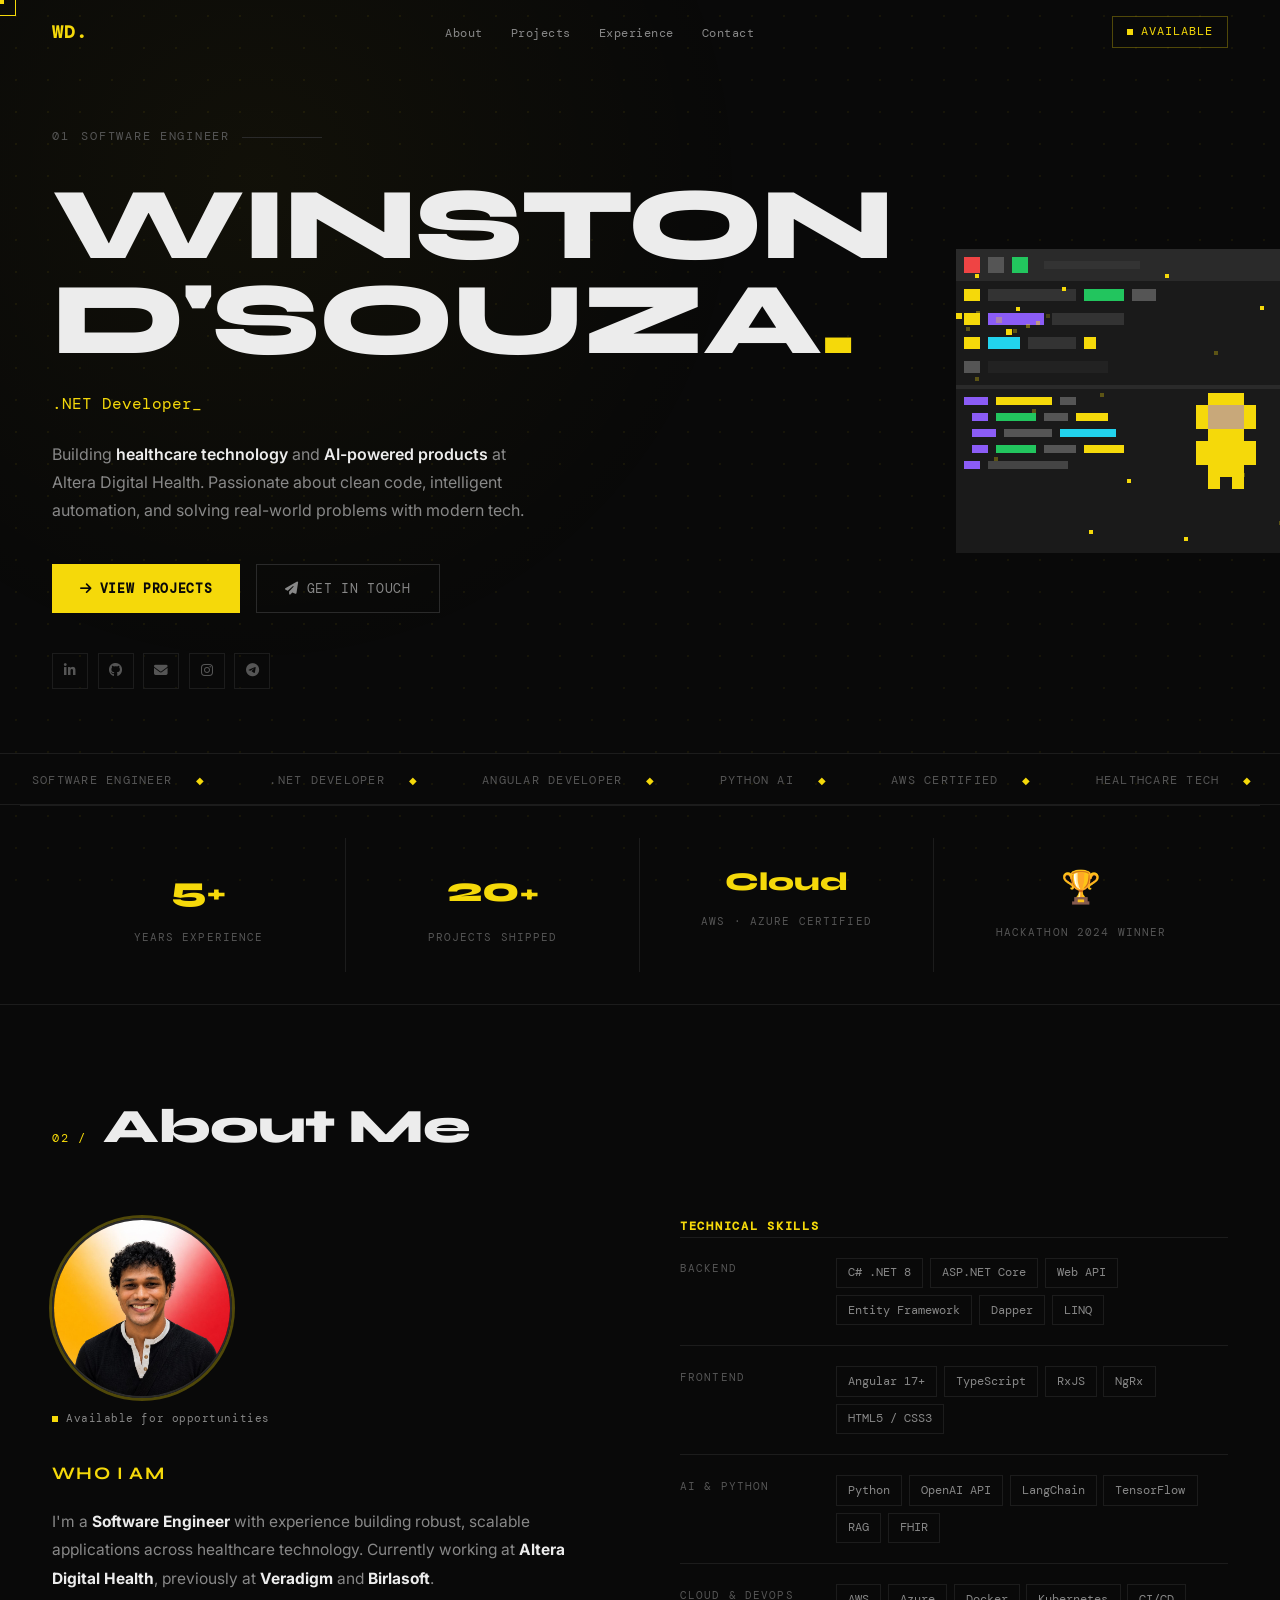
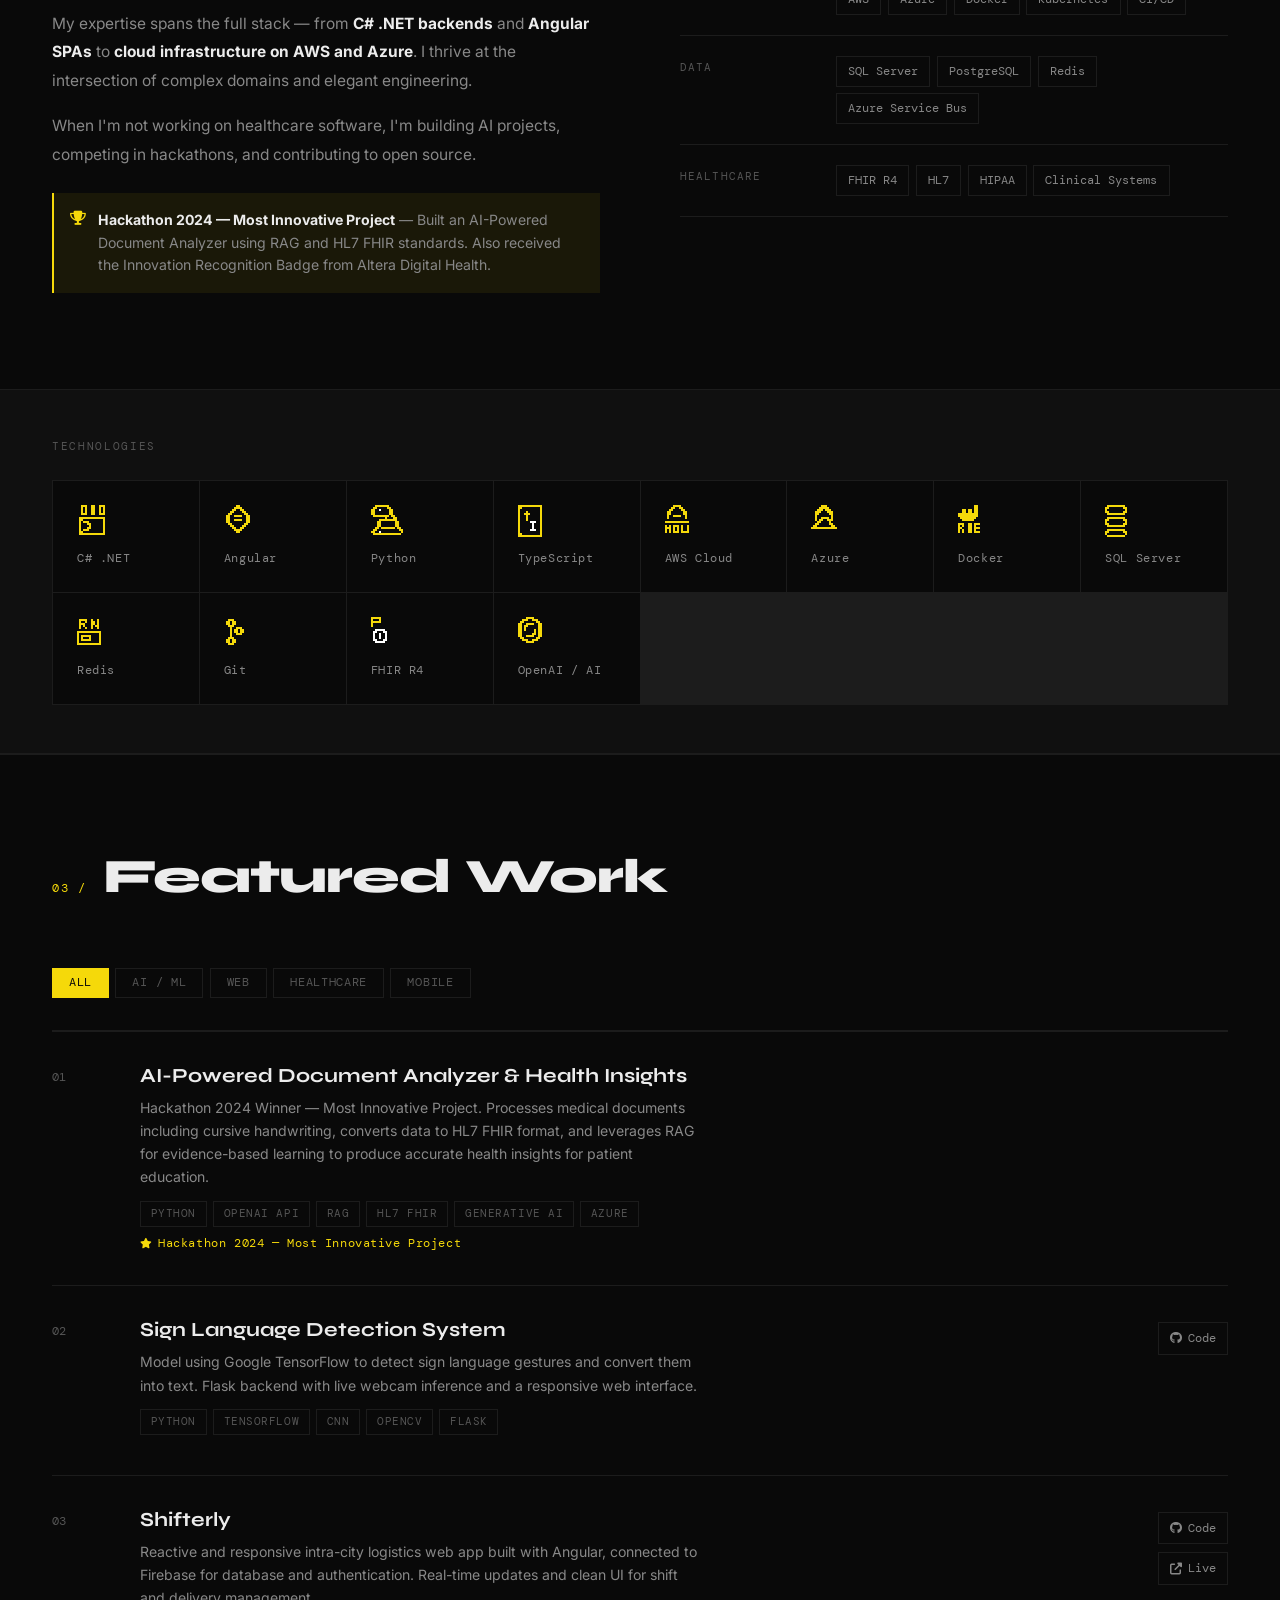
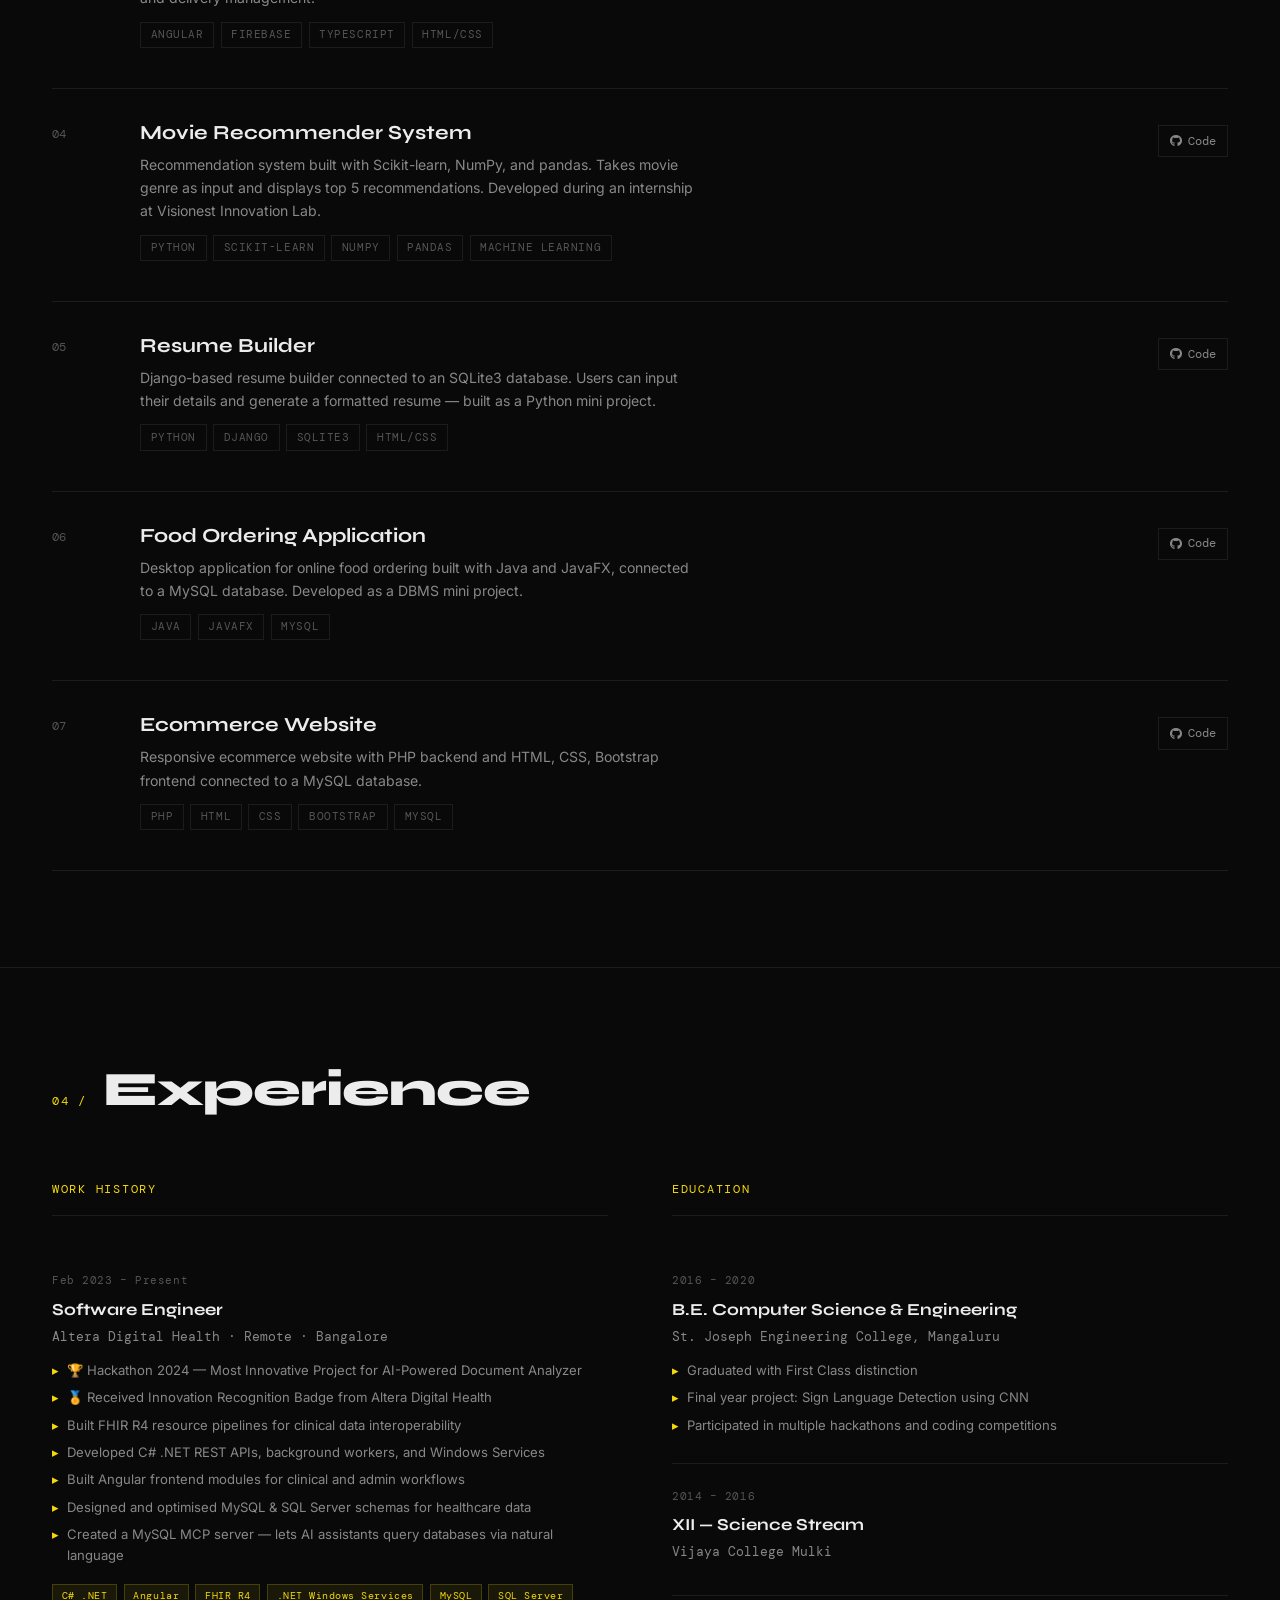
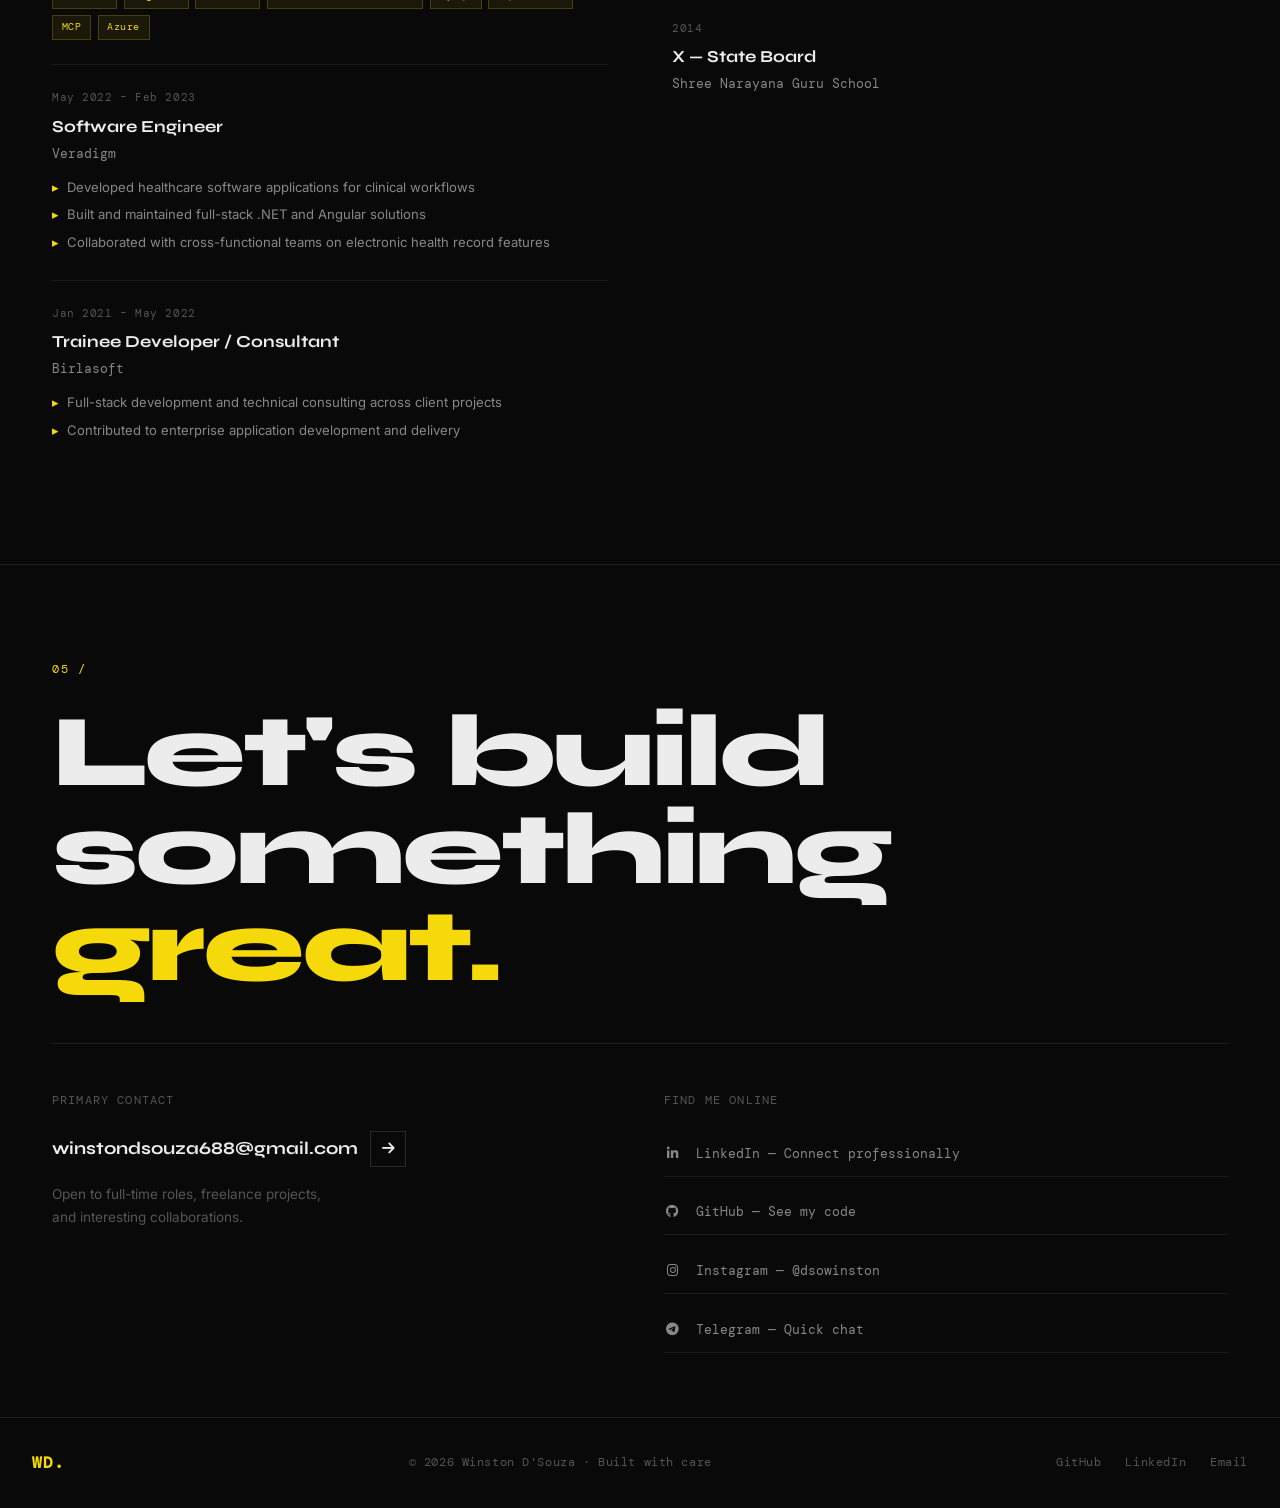
==== commit badf1062: "Redesign: Pixel x Minimal portfolio overhaul - New design system: yellow (#F5D90A) + near-black (#09" ====
--- a/index.html
+++ b/index.html
@@ -1,571 +1,668 @@
 <!DOCTYPE html>
 <html lang="en">
 <head>
-    <meta charset="UTF-8">
-    <meta name="viewport" content="width=device-width, initial-scale=1.0">
-    <meta http-equiv="X-UA-Compatible" content="ie=edge">
-    
-    <!-- Primary Meta Tags -->
-    <meta name="title" content="Winston Dsouza">
-    <meta name="description" content="Winston Dsouza - Software Engineer at Altera Digital Health. Experienced in .NET, Angular, AI, and modern web technologies. AWS Associate Certified with expertise in healthcare solutions.">
-    <meta name="url" content="https://winston-dsouza.github.io">
-    <meta name="copyright" content="Winston Dsouza">
-    <meta name="robots" content="index,follow">
-    <meta name="author" content="Winston Dsouza">
-    <title>Winston D'Souza | Software Engineer</title>
-    
-    <!-- Apple Touch Icons -->
-    <link rel="apple-touch-icon" sizes="57x57" href="images/apple-icon-57x57.png">
-    <link rel="apple-touch-icon" sizes="60x60" href="images/apple-icon-60x60.png">
-    <link rel="apple-touch-icon" sizes="72x72" href="images/apple-icon-72x72.png">
-    <link rel="apple-touch-icon" sizes="76x76" href="images/apple-icon-76x76.png">
-    <link rel="apple-touch-icon" sizes="114x114" href="images/apple-icon-114x114.png">
-    <link rel="apple-touch-icon" sizes="120x120" href="images/apple-icon-120x120.png">
-    <link rel="apple-touch-icon" sizes="144x144" href="images/apple-icon-144x144.png">
-    <link rel="apple-touch-icon" sizes="152x152" href="images/apple-icon-152x152.png">
-    <link rel="apple-touch-icon" sizes="180x180" href="images/apple-icon-180x180.png">
-    
-    <!-- Favicon Icons -->
-    <link rel="icon" type="image/png" sizes="192x192" href="images/android-icon-192x192.png">
-    <link rel="icon" type="image/png" sizes="32x32" href="images/favicon-32x32.png">
-    <link rel="icon" type="image/png" sizes="96x96" href="images/favicon-96x96.png">
-    <link rel="icon" type="image/png" sizes="16x16" href="images/favicon-16x16.png">
-    
-    <!-- Web App Manifest -->
-    <link rel="manifest" href="images/manifest.json">
-    
-    <!-- Windows Tile -->
-    <meta name="msapplication-TileColor" content="#ffffff">
-    <meta name="msapplication-TileImage" content="images/ms-icon-144x144.png">
-    <meta name="theme-color" content="#10b981">
-    
-    <!-- Open Graph / Facebook -->
-    <meta property="og:title" content="Winston Dsouza - Software Engineer">
-    <meta property="og:description" content="Experienced Software Engineer at Altera Digital Health specializing in .NET, Angular, AI, and cloud technologies. AWS Associate Certified.">
-    <meta property="og:image" content="images/winston-dsouza.png">
-    <meta property="og:url" content="https://winston-dsouza.github.io">
-    <meta property="og:type" content="website">
-    
-    <!-- Twitter Card -->
-    <meta name="twitter:card" content="summary_large_image">
-    <meta name="twitter:title" content="Winston Dsouza - Software Engineer">
-    <meta name="twitter:description" content="Experienced Software Engineer at Altera Digital Health specializing in .NET, Angular, AI, and cloud technologies.">
-    <meta name="twitter:image" content="images/winston-dsouza.png">
-    
-    <!-- Google Site Verification -->
-    <meta name="google-site-verification" content="7NvY9Vsj7rttvGzNv6bgDLhgzpnshODdDS5ciUlTOKY" />
-    
-    <!-- Performance and SEO optimizations -->
-    <meta name="keywords" content="Winston Dsouza, Software Engineer, .NET Developer, Angular Developer, AWS Certified, Healthcare Technology, Full Stack Developer, AI Developer">
-    <link rel="canonical" href="https://winston-dsouza.github.io">
-    
-    <!-- Google Fonts -->
-    <link rel="preconnect" href="https://fonts.googleapis.com">
-    <link rel="preconnect" href="https://fonts.gstatic.com" crossorigin>
-    <link href="https://fonts.googleapis.com/css2?family=Inter:wght@300;400;500;600;700;800&display=swap" rel="stylesheet">
-    
-    <!-- External CSS -->
-    <!-- Font Awesome with preconnect for better performance -->
-    <link rel="preconnect" href="https://cdnjs.cloudflare.com">
-    <link rel="stylesheet" href="https://cdnjs.cloudflare.com/ajax/libs/font-awesome/6.4.0/css/all.min.css" integrity="sha512-iecdLmaskl7CVkqkXNQ/ZH/XLlvWZOJyj7Yy7tcenmpD1ypASozpmT/E0iPtmFIB46ZmdtAc9eNBvH0H/ZpiBw==" crossorigin="anonymous" referrerpolicy="no-referrer">
-    <link rel="stylesheet" href="style.css">
+<meta charset="UTF-8">
+<meta name="viewport" content="width=device-width, initial-scale=1.0">
+<meta http-equiv="X-UA-Compatible" content="ie=edge">
+
+<!-- Primary Meta Tags -->
+<title>Winston D'Souza — Software Engineer & AI Developer</title>
+<meta name="title" content="Winston D'Souza — Software Engineer & AI Developer">
+<meta name="description" content="Winston D'Souza - Software Engineer at Altera Digital Health. Experienced in .NET, Angular, AI, and cloud technologies. Hackathon 2024 Winner. AWS Certified.">
+<meta name="keywords" content="Winston Dsouza, Software Engineer, .NET Developer, Angular Developer, AWS Certified, Healthcare Technology, Full Stack Developer, AI Developer, FHIR, Altera Digital Health">
+<meta name="author" content="Winston D'Souza">
+<meta name="copyright" content="Winston D'Souza">
+<meta name="robots" content="index,follow">
+<meta name="url" content="https://winston-dsouza.github.io">
+<link rel="canonical" href="https://winston-dsouza.github.io">
+
+<!-- Open Graph / Facebook -->
+<meta property="og:type" content="website">
+<meta property="og:url" content="https://winston-dsouza.github.io">
+<meta property="og:title" content="Winston D'Souza — Software Engineer & AI Developer">
+<meta property="og:description" content="Software Engineer at Altera Digital Health specialising in .NET, Angular, AI, and cloud technologies. Hackathon 2024 Winner. AWS Certified.">
+<meta property="og:image" content="images/winston-profile-2026.jpg">
+
+<!-- Twitter Card -->
+<meta name="twitter:card" content="summary_large_image">
+<meta name="twitter:url" content="https://winston-dsouza.github.io">
+<meta name="twitter:title" content="Winston D'Souza — Software Engineer & AI Developer">
+<meta name="twitter:description" content="Software Engineer at Altera Digital Health specialising in .NET, Angular, AI, and cloud technologies. Hackathon 2024 Winner.">
+<meta name="twitter:image" content="images/winston-profile-2026.jpg">
+
+<!-- Favicons & App Icons -->
+<link rel="apple-touch-icon" sizes="57x57" href="images/apple-icon-57x57.png">
+<link rel="apple-touch-icon" sizes="60x60" href="images/apple-icon-60x60.png">
+<link rel="apple-touch-icon" sizes="72x72" href="images/apple-icon-72x72.png">
+<link rel="apple-touch-icon" sizes="76x76" href="images/apple-icon-76x76.png">
+<link rel="apple-touch-icon" sizes="114x114" href="images/apple-icon-114x114.png">
+<link rel="apple-touch-icon" sizes="120x120" href="images/apple-icon-120x120.png">
+<link rel="apple-touch-icon" sizes="144x144" href="images/apple-icon-144x144.png">
+<link rel="apple-touch-icon" sizes="152x152" href="images/apple-icon-152x152.png">
+<link rel="apple-touch-icon" sizes="180x180" href="images/apple-icon-180x180.png">
+<link rel="icon" type="image/png" sizes="192x192" href="images/android-icon-192x192.png">
+<link rel="icon" type="image/png" sizes="96x96" href="images/favicon-96x96.png">
+<link rel="icon" type="image/png" sizes="32x32" href="images/favicon-32x32.png">
+<link rel="icon" type="image/png" sizes="16x16" href="images/favicon-16x16.png">
+<link rel="manifest" href="images/manifest.json">
+<meta name="msapplication-TileColor" content="#090909">
+<meta name="msapplication-TileImage" content="images/ms-icon-144x144.png">
+<meta name="theme-color" content="#090909">
+
+<!-- Google Site Verification -->
+<meta name="google-site-verification" content="7NvY9Vsj7rttvGzNv6bgDLhgzpnshODdDS5ciUlTOKY">
+
+<!-- Fonts -->
+<link rel="preconnect" href="https://fonts.googleapis.com">
+<link rel="preconnect" href="https://fonts.gstatic.com" crossorigin>
+<link href="https://fonts.googleapis.com/css2?family=Syne:wght@400;700;800&family=DM+Mono:wght@400;500;700&family=Inter:wght@400;500;600&display=swap" rel="stylesheet">
+<link rel="preconnect" href="https://cdnjs.cloudflare.com">
+<link rel="stylesheet" href="https://cdnjs.cloudflare.com/ajax/libs/font-awesome/6.4.0/css/all.min.css" integrity="sha512-iecdLmaskl7CVkqkXNQ/ZH/XLlvWZOJyj7Yy7tcenmpD1ypASozpmT/E0iPtmFIB46ZmdtAc9eNBvH0H/ZpiBw==" crossorigin="anonymous" referrerpolicy="no-referrer">
+<link rel="stylesheet" href="style.css">
 </head>
 <body>
-    <!-- Loading Screen -->
-    <div class="loader" id="loader">
-        <div class="loader-circle"></div>
-    </div>
-
-    <!-- Animated Background -->
-    <div class="bg-animation"></div>
-
-    <!-- Navigation -->
-    <nav class="navbar" id="navbar" role="navigation" aria-label="Main navigation">
-        <div class="nav-container">
-            <div class="logo" tabindex="0">WD</div>
-            <ul class="nav-links">
-                <li><a href="#home">Home</a></li>
-                <li><a href="#about">About</a></li>
-                <li><a href="#projects">Projects</a></li>
-                <li><a href="#experience">Experience</a></li>
-                <li><a href="#contact">Contact</a></li>
-            </ul>
-            <button class="mobile-menu-toggle" onclick="toggleMobileMenu()" aria-label="Toggle mobile menu" aria-expanded="false">
-                <span></span>
-                <span></span>
-                <span></span>
-            </button>
-        </div>
-    </nav>
-
-    <!-- Mobile Sidebar -->
-    <div class="sidebar-overlay" onclick="toggleMobileMenu()"></div>
-    <div class="mobile-sidebar">
-        <div class="sidebar-header">
-            <div class="logo">Winston D'Souza</div>
-            <span class="close-sidebar" onclick="toggleMobileMenu()">&times;</span>
-        </div>
-        <ul class="sidebar-nav">
-            <li><a href="#home" onclick="closeMobileMenu()"><i class="fas fa-home"></i> Home</a></li>
-            <li><a href="#about" onclick="closeMobileMenu()"><i class="fas fa-user"></i> About</a></li>
-            <li><a href="#projects" onclick="closeMobileMenu()"><i class="fas fa-code"></i> Projects</a></li>
-            <li><a href="#experience" onclick="closeMobileMenu()"><i class="fas fa-briefcase"></i> Experience</a></li>
-            <li><a href="#contact" onclick="closeMobileMenu()"><i class="fas fa-envelope"></i> Contact</a></li>
-        </ul>
-    </div>
-
-    <!-- Main Content -->
-    <main>
-        <!-- Hero Section -->
-    <section class="hero" id="home">
-        <div class="hero-content">
-            <div class="hero-text">
-                <p class="hero-greeting">Hello, I'm</p>
-                <h1>Winston D'Souza</h1>
-                <h2>Software Engineer</h2>
-                <div class="hero-info">
-                    <span><i class="fas fa-briefcase"></i> Altera Digital Health</span>
-                    <span><i class="fas fa-map-marker-alt"></i> Mangaluru, Karnataka</span>
-                    <span><i class="fas fa-graduation-cap"></i> St Joseph Engineering College</span>
-                </div>
-                <div class="social-links">
-                    <a href="https://www.linkedin.com/in/winston-dsouza/" target="_blank" title="LinkedIn">
-                        <i class="fab fa-linkedin-in"></i>
-                    </a>
-                    <a href="https://github.com/winston-dsouza" target="_blank" title="GitHub">
-                        <i class="fab fa-github"></i>
-                    </a>
-                    <a href="https://www.facebook.com/winston.dsouza.in" target="_blank" title="Facebook">
-                        <i class="fab fa-facebook-f"></i>
-                    </a>
-                    <a href="https://www.instagram.com/dsowinston/" target="_blank" title="Instagram">
-                        <i class="fab fa-instagram"></i>
-                    </a>
-                </div>
+
+<!-- Custom cursor -->
+<div class="cursor-dot" id="cursor-dot"></div>
+<div class="cursor-ring" id="cursor-ring"></div>
+
+<!-- Scroll progress -->
+<div class="scroll-progress" id="scroll-progress"></div>
+
+<!-- Background pixel grid -->
+<div class="bg-pixel-grid"></div>
+
+<!-- Loader -->
+<div class="loader" id="loader">
+  <div class="loader-inner">
+    <div class="loader-logo">WD.</div>
+    <div class="loader-pixels">
+      <span></span><span></span><span></span><span></span>
+      <span></span><span></span><span></span><span></span>
+      <span></span><span></span><span></span><span></span>
+      <span></span><span></span><span></span><span></span>
+    </div>
+  </div>
+</div>
+
+<!-- Mobile sidebar overlay -->
+<div class="sidebar-overlay" id="sidebar-overlay" onclick="closeSidebar()"></div>
+<aside class="mobile-sidebar" id="mobile-sidebar">
+  <ul>
+    <li><a href="#about" onclick="closeSidebar()">About</a></li>
+    <li><a href="#projects" onclick="closeSidebar()">Projects</a></li>
+    <li><a href="#experience" onclick="closeSidebar()">Experience</a></li>
+    <li><a href="#contact" onclick="closeSidebar()">Contact</a></li>
+  </ul>
+</aside>
+
+<!-- Navigation -->
+<nav class="navbar" id="navbar">
+  <div class="nav-inner">
+    <a href="#" class="nav-logo">WD.</a>
+    <ul class="nav-links">
+      <li><a href="#about">About</a></li>
+      <li><a href="#projects">Projects</a></li>
+      <li><a href="#experience">Experience</a></li>
+      <li><a href="#contact">Contact</a></li>
+    </ul>
+    <div class="nav-status">
+      <span class="status-dot"></span>
+      Available
+    </div>
+    <button class="mobile-toggle" id="mobile-toggle" onclick="toggleSidebar()" aria-label="Menu">
+      <span></span><span></span><span></span>
+    </button>
+  </div>
+</nav>
+
+<!-- HERO -->
+<section class="hero" id="home">
+  <div class="hero-main">
+    <div class="hero-left fade-in">
+      <div class="hero-label">
+        <span>01</span>
+        Software Engineer
+      </div>
+      <h1 class="hero-title">
+        WINSTON<br>
+        D'SOUZA<span class="yellow">.</span>
+      </h1>
+      <div class="hero-typed-wrap">
+        <span class="typed-txt" id="typed-text"></span><span class="typed-cur">_</span>
+      </div>
+      <p class="hero-bio">
+        Building <strong>healthcare technology</strong> and <strong>AI-powered products</strong> at Altera Digital Health. Passionate about clean code, intelligent automation, and solving real-world problems with modern tech.
+      </p>
+      <div class="hero-actions">
+        <a href="#projects" class="btn-primary">
+          <i class="fas fa-arrow-right"></i> View Projects
+        </a>
+        <a href="#contact" class="btn-outline">
+          <i class="fas fa-paper-plane"></i> Get in Touch
+        </a>
+      </div>
+      <div class="hero-social">
+        <a href="https://linkedin.com/in/winston-dsouza-1a2987176" target="_blank" aria-label="LinkedIn">
+          <i class="fab fa-linkedin-in"></i>
+        </a>
+        <a href="https://github.com/winston-dsouza" target="_blank" aria-label="GitHub">
+          <i class="fab fa-github"></i>
+        </a>
+        <a href="mailto:winstondsouza688@gmail.com" aria-label="Email">
+          <i class="fas fa-envelope"></i>
+        </a>
+        <a href="https://www.instagram.com/dsowinston/" target="_blank" aria-label="Instagram">
+          <i class="fab fa-instagram"></i>
+        </a>
+        <a href="https://t.me/winston_dsouza" target="_blank" aria-label="Telegram">
+          <i class="fab fa-telegram"></i>
+        </a>
+      </div>
+    </div>
+
+    <div class="hero-visual fade-in" style="transition-delay:0.2s">
+      <div class="pixel-scatter" id="pixel-scatter"></div>
+      <canvas class="pixel-terminal" id="pixel-terminal-canvas" width="380" height="320"></canvas>
+    </div>
+  </div>
+
+  <div class="hero-ticker">
+    <div class="ticker-track" id="ticker-track">
+      <span class="ticker-item">Software Engineer <span class="tick-sep">◆</span></span>
+      <span class="ticker-item">.NET Developer <span class="tick-sep">◆</span></span>
+      <span class="ticker-item">Angular Developer <span class="tick-sep">◆</span></span>
+      <span class="ticker-item">Python AI <span class="tick-sep">◆</span></span>
+      <span class="ticker-item">AWS Certified <span class="tick-sep">◆</span></span>
+      <span class="ticker-item">Healthcare Tech <span class="tick-sep">◆</span></span>
+      <span class="ticker-item">Hackathon Winner 2024 <span class="tick-sep">◆</span></span>
+      <span class="ticker-item">FHIR Integration <span class="tick-sep">◆</span></span>
+      <span class="ticker-item">Software Engineer <span class="tick-sep">◆</span></span>
+      <span class="ticker-item">.NET Developer <span class="tick-sep">◆</span></span>
+      <span class="ticker-item">Angular Developer <span class="tick-sep">◆</span></span>
+      <span class="ticker-item">Python AI <span class="tick-sep">◆</span></span>
+      <span class="ticker-item">AWS Certified <span class="tick-sep">◆</span></span>
+      <span class="ticker-item">Healthcare Tech <span class="tick-sep">◆</span></span>
+      <span class="ticker-item">Hackathon Winner 2024 <span class="tick-sep">◆</span></span>
+      <span class="ticker-item">FHIR Integration <span class="tick-sep">◆</span></span>
+    </div>
+  </div>
+
+  <div class="hero-stats">
+    <div class="stat-item fade-in">
+      <span class="stat-num">5<span style="font-size:1.5rem">+</span></span>
+      <span class="stat-label">Years Experience</span>
+    </div>
+    <div class="stat-item fade-in" style="transition-delay:0.1s">
+      <span class="stat-num">20<span style="font-size:1.5rem">+</span></span>
+      <span class="stat-label">Projects Shipped</span>
+    </div>
+    <div class="stat-item fade-in" style="transition-delay:0.2s">
+      <span class="stat-num" style="font-size:1.6rem">Cloud</span>
+      <span class="stat-label">AWS · Azure Certified</span>
+    </div>
+    <div class="stat-item fade-in" style="transition-delay:0.3s">
+      <span class="stat-num" style="font-size:2rem">&#127942;</span>
+      <span class="stat-label">Hackathon 2024 Winner</span>
+    </div>
+  </div>
+</section>
+
+<!-- ABOUT -->
+<div class="section-full" id="about">
+  <div class="section-inner">
+    <div class="section-head fade-in">
+      <span class="section-num">02 /</span>
+      <h2 class="section-title">About Me</h2>
+    </div>
+    <div class="about-grid">
+      <div class="about-text fade-in">
+        <div class="about-photo-wrap">
+          <img src="images/winston-profile-2026.jpg" alt="Winston D'Souza" class="about-photo">
+          <div class="about-photo-label">
+            <span class="status-dot"></span> Available for opportunities
+          </div>
+        </div>
+        <h3>Who I Am</h3>
+        <p>
+          I'm a <strong>Software Engineer</strong> with experience building robust, scalable applications across healthcare technology. Currently working at <strong>Altera Digital Health</strong>, previously at <strong>Veradigm</strong> and <strong>Birlasoft</strong>.
+        </p>
+        <p>
+          My expertise spans the full stack — from <strong>C# .NET backends</strong> and <strong>Angular SPAs</strong> to <strong>cloud infrastructure on AWS and Azure</strong>. I thrive at the intersection of complex domains and elegant engineering.
+        </p>
+        <p>
+          When I'm not working on healthcare software, I'm building AI projects, competing in hackathons, and contributing to open source.
+        </p>
+        <div class="award-line">
+          <i class="fas fa-trophy" style="color:var(--yellow);margin-top:2px;flex-shrink:0"></i>
+          <div>
+            <strong>Hackathon 2024 — Most Innovative Project</strong> — Built an AI-Powered Document Analyzer using RAG and HL7 FHIR standards. Also received the Innovation Recognition Badge from Altera Digital Health.
+          </div>
+        </div>
+      </div>
+      <div class="fade-in" style="transition-delay:0.15s">
+        <h3 style="font-family:'DM Mono',monospace;font-size:0.72rem;color:var(--yellow);text-transform:uppercase;letter-spacing:0.15em;margin-bottom:0">Technical Skills</h3>
+        <div class="skills-grid" style="margin-top:0">
+          <div class="skill-cat">
+            <span class="skill-cat-label">Backend</span>
+            <div class="skill-tags-row">
+              <span class="stag">C# .NET 8</span>
+              <span class="stag">ASP.NET Core</span>
+              <span class="stag">Web API</span>
+              <span class="stag">Entity Framework</span>
+              <span class="stag">Dapper</span>
+              <span class="stag">LINQ</span>
             </div>
-            <div class="hero-image">
-                <div class="profile-pic">
-                    <img src="images/winston-dsouza.png" alt="Winston D'Souza" loading="eager">
-                </div>
+          </div>
+          <div class="skill-cat">
+            <span class="skill-cat-label">Frontend</span>
+            <div class="skill-tags-row">
+              <span class="stag">Angular 17+</span>
+              <span class="stag">TypeScript</span>
+              <span class="stag">RxJS</span>
+              <span class="stag">NgRx</span>
+              <span class="stag">HTML5 / CSS3</span>
             </div>
-        </div>
-    </section>
-
-    <!-- About Section -->
-    <section class="section fade-in" id="about">
-        <h2 class="section-title">About Me</h2>
-        <div class="about-content">
-            <div class="about-text">
-                <h3>Get to know me!</h3>
-                <p>
-                    I am an experienced software engineer with a strong background in .NET, Angular, AI, and cloud technologies. Over the years, I
-                    have developed expertise in building web applications, desktop applications, AI-powered solutions, and database management
-                    systems. My experience in the healthcare industry has given me a deep understanding of the complex challenges
-                    facing this sector, and I am passionate about using technology to make a positive impact on people's lives.
-                </p>
-                <p>
-                    🏆 <strong>Recent Achievement:</strong> Won Hackathon 2024 with the "Most Innovative Project" award for developing an AI-Powered 
-                    Document Analyzer using RAG and HL7 FHIR standards. I also received an Innovation Recognition Badge from Altera Digital Health 
-                    for my contributions to healthcare technology solutions.
-                </p>
-                <p>
-                    In my work, I strive for excellence in everything I do. I am committed to delivering high-quality applications
-                    that meet the needs of my clients and users. I approach every project with a deep commitment to innovation,
-                    collaboration, and problem-solving, especially in AI and cloud computing domains.
-                </p>
+          </div>
+          <div class="skill-cat">
+            <span class="skill-cat-label">AI &amp; Python</span>
+            <div class="skill-tags-row">
+              <span class="stag">Python</span>
+              <span class="stag">OpenAI API</span>
+              <span class="stag">LangChain</span>
+              <span class="stag">TensorFlow</span>
+              <span class="stag">RAG</span>
+              <span class="stag">FHIR</span>
             </div>
-            <div class="skills-container">
-                <h3>My Skills</h3>
-                <div id="skills-list"></div>
+          </div>
+          <div class="skill-cat">
+            <span class="skill-cat-label">Cloud &amp; DevOps</span>
+            <div class="skill-tags-row">
+              <span class="stag">AWS</span>
+              <span class="stag">Azure</span>
+              <span class="stag">Docker</span>
+              <span class="stag">Kubernetes</span>
+              <span class="stag">CI/CD</span>
             </div>
-        </div>
-    </section>
-
-    <!-- Projects Section -->
-    <section class="section fade-in" id="projects">
-        <h2 class="section-title">Projects</h2>
-        <div class="projects-grid" id="projects-grid"></div>
-    </section>
-
-    <!-- Experience Section -->
-    <section class="section fade-in" id="experience">
-        <h2 class="section-title">Experience & Education</h2>
-        <div class="timeline" id="timeline"></div>
-    </section>
-
-    <!-- Contact Section -->
-    <section class="section fade-in" id="contact">
-        <h2 class="section-title">Get In Touch</h2>
-        <p class="contact-subtitle">Feel free to reach out to me through any of the following channels</p>
-        <div class="contact-container">
-            <div class="contact-item">
-                <div class="contact-icon-wrapper">
-                    <i class="fas fa-envelope contact-icon"></i>
-                </div>
-                <div class="contact-info">
-                    <h3 class="contact-label">Email</h3>
-                    <a href="mailto:winstondsouza688@gmail.com" class="contact-link">winstondsouza688@gmail.com</a>
-                </div>
+          </div>
+          <div class="skill-cat">
+            <span class="skill-cat-label">Data</span>
+            <div class="skill-tags-row">
+              <span class="stag">SQL Server</span>
+              <span class="stag">PostgreSQL</span>
+              <span class="stag">Redis</span>
+              <span class="stag">Azure Service Bus</span>
             </div>
-            <div class="contact-item">
-                <div class="contact-icon-wrapper">
-                    <i class="fab fa-telegram contact-icon"></i>
-                </div>
-                <div class="contact-info">
-                    <h3 class="contact-label">Telegram</h3>
-                    <a href="https://t.me/winstonde" target="_blank" class="contact-link">@winstonde</a>
-                </div>
+          </div>
+          <div class="skill-cat">
+            <span class="skill-cat-label">Healthcare</span>
+            <div class="skill-tags-row">
+              <span class="stag">FHIR R4</span>
+              <span class="stag">HL7</span>
+              <span class="stag">HIPAA</span>
+              <span class="stag">Clinical Systems</span>
             </div>
-        </div>
-    </section>
-
-    <script>
-        // Data in JSON format
-        const portfolioData = {
-            skills: {
-                "Programming Languages": ["C#", "Java", "Python", "JavaScript", "TypeScript", "Object Pascal"],
-                "AI & Machine Learning": ["OpenAI API", "RAG", "Generative AI", "TensorFlow"],
-                "Cloud Computing": ["AWS (Associate Certified)", "Azure", "AWS S3", "Boto3"],
-                "Frontend Frameworks": ["Angular", "Bootstrap", "Kendo", "HTML/CSS", "Delphi"],
-                "Backend Frameworks": ["ASP.NET", "Node.js", "Django"],
-                "Version Control": ["Git", "TFS"],
-                "Databases/ETL Tools": ["MS SQL", "SQLite3", "Firebase", "AWS S3", "MySQL"]
-            },
-            projects: [
-                {
-                    title: "AI-Powered Document Analyzer and Evidence-Driven Health Insights",
-                    description: "🏆 Hackathon 2024 Winner & Most Innovative Project Award. Processes medical documents including cursive handwriting, converts data to HL7 FHIR format, and leverages RAG for evidence-based learning to produce accurate health insights for patient education.",
-                    image: "data:image/svg+xml,%3Csvg xmlns='http://www.w3.org/2000/svg' width='400' height='200' viewBox='0 0 400 200'%3E%3Crect width='400' height='200' fill='%2310b981'/%3E%3Ctext x='50%25' y='45%25' dominant-baseline='middle' text-anchor='middle' font-family='sans-serif' font-size='16' fill='white'%3E🏆 AI Medical Document Analyzer%3C/text%3E%3Ctext x='50%25' y='60%25' dominant-baseline='middle' text-anchor='middle' font-family='sans-serif' font-size='12' fill='white'%3EHackathon 2024 Winner%3C/text%3E%3C/svg%3E",
-                    github: null,
-                    demo: null,
-                    award: "🏆 Hackathon 2024 Winner - Most Innovative Project"
-                },
-                {
-                    title: "Sign Language Detection System",
-                    description: "Developed a model using Google TensorFlow to detect sign language gestures and convert them into text, using Flask to create a website",
-                    image: "images/cnn/Thumbs UP_COVER.png",
-                    github: "https://github.com/winston-dsouza/Sign-Language-Detection-integrated_flask",
-                    demo: null
-                },
-                {
-                    title: "Shifterly",
-                    description: "Built a reactive and responsive website (intra city logistic) using Angular, connected to Firebase for database and authentication service",
-                    image: "images/shifterly/s3.png",
-                    github: "https://github.com/winston-dsouza/Shifterly",
-                    demo: "https://shifterly-7cb53.firebaseapp.com/home"
-                },
-                {
-                    title: "Movie Recommender System",
-                    description: "A recommendation system developed using Scikit learn, NumPy, and pandas during an internship at Visionest Innovation lab, which takes movie genre as input and displays top 5 movies",
-                    image: "data:image/svg+xml,%3Csvg xmlns='http://www.w3.org/2000/svg' width='400' height='200' viewBox='0 0 400 200'%3E%3Cdefs%3E%3ClinearGradient id='grad1' x1='0%25' y1='0%25' x2='100%25' y2='100%25'%3E%3Cstop offset='0%25' style='stop-color:%2310b981;stop-opacity:1' /%3E%3Cstop offset='100%25' style='stop-color:%23059669;stop-opacity:1' /%3E%3C/linearGradient%3E%3C/defs%3E%3Crect width='400' height='200' fill='url(%23grad1)'/%3E%3C!-- Movie Film Strip --%3E%3Crect x='20' y='60' width='360' height='80' fill='%23000' rx='8'/%3E%3Crect x='30' y='70' width='15' height='15' fill='%23333'/%3E%3Crect x='50' y='70' width='15' height='15' fill='%23333'/%3E%3Crect x='70' y='70' width='15' height='15' fill='%23333'/%3E%3Crect x='30' y='115' width='15' height='15' fill='%23333'/%3E%3Crect x='50' y='115' width='15' height='15' fill='%23333'/%3E%3Crect x='70' y='115' width='15' height='15' fill='%23333'/%3E%3C!-- Movie frames --%3E%3Crect x='100' y='80' width='50' height='30' fill='%23fff' rx='3'/%3E%3Crect x='160' y='80' width='50' height='30' fill='%23fff' rx='3'/%3E%3Crect x='220' y='80' width='50' height='30' fill='%23fff' rx='3'/%3E%3Crect x='280' y='80' width='50' height='30' fill='%23fff' rx='3'/%3E%3C!-- Stars for rating --%3E%3Cpolygon points='125,85 127,91 133,91 128,95 130,101 125,97 120,101 122,95 117,91 123,91' fill='%23FFD700'/%3E%3Cpolygon points='185,85 187,91 193,91 188,95 190,101 185,97 180,101 182,95 177,91 183,91' fill='%23FFD700'/%3E%3Cpolygon points='245,85 247,91 253,91 248,95 250,101 245,97 240,101 242,95 237,91 243,91' fill='%23FFD700'/%3E%3Cpolygon points='305,85 307,91 313,91 308,95 310,101 305,97 300,101 302,95 297,91 303,91' fill='%23FFD700'/%3E%3C!-- AI Brain Icon --%3E%3Ccircle cx='350' cy='50' r='25' fill='%23fff' opacity='0.2'/%3E%3Cpath d='M340 40 Q350 35 360 40 Q355 45 350 50 Q345 45 340 40' fill='%23fff'/%3E%3Ccircle cx='345' cy='45' r='2' fill='%2310b981'/%3E%3Ccircle cx='355' cy='45' r='2' fill='%2310b981'/%3E%3Ctext x='200' y='170' text-anchor='middle' font-family='Arial, sans-serif' font-size='16' font-weight='bold' fill='white'%3EMovie Recommender System%3C/text%3E%3Ctext x='200' y='185' text-anchor='middle' font-family='Arial, sans-serif' font-size='12' fill='white' opacity='0.9'%3EScikit-learn • NumPy • Pandas%3C/text%3E%3C/svg%3E",
-                    github: "https://github.com/winston-dsouza/Movie-Recommender-System",
-                    demo: null
-                },
-                {
-                    title: "Resume Builder",
-                    description: "Developed using Django and connected to sqlite3 database as part of a Python mini project in 2019",
-                    image: "images/resume/indexpage.png",
-                    github: "https://github.com/winston-dsouza/Resume-Builder",
-                    demo: null
-                },
-                {
-                    title: "Food Ordering Application",
-                    description: "Developed a desktop app using Java, JavaFX, and MySQL database as part of a DBMS mini project in 2018",
-                    image: "images/food/cart.png",
-                    github: "https://github.com/winston-dsouza/Online-Food-Ordering-System",
-                    demo: null
-                },
-                {
-                    title: "Ecommerce Website",
-                    description: "Developed a responsive website using PHP at the backend and HTML, CSS, and Bootstrap at the frontend connected to MySQL database in 2018",
-                    image: "images/ecom/ecommerce1.png",
-                    github: "https://github.com/winston-dsouza/Planet-Shopify-ecommerce-website",
-                    demo: null
-                }
-            ],
-            experience: [
-                {
-                    type: "work",
-                    title: "Software Engineer",
-                    company: "Altera Digital Health",
-                    date: "Feb 2023 - Present",
-                    description: "Working on healthcare software solutions",
-                    achievements: [
-                        "🏆 Won Hackathon 2024 with IntelliMed - Most Innovative Project Award for AI-Powered Document Analyzer",
-                        "🏅 Received Innovation Recognition Badge from Altera Digital Health"
-                    ]
-                },
-                {
-                    type: "work",
-                    title: "Software Engineer",
-                    company: "Veradigm",
-                    date: "May 2022 - Feb 2023",
-                    description: "Developed healthcare applications"
-                },
-                {
-                    type: "work",
-                    title: "Trainee Developer / Consultant",
-                    company: "Birlasoft",
-                    date: "Jan 2021 - May 2022",
-                    description: "Full-stack development and consulting"
-                },
-                {
-                    type: "education",
-                    title: "Bachelor of Engineering (B.E)",
-                    company: "St. Joseph Engineering College",
-                    date: "2016 - 2020",
-                    description: "Computer Science Engineering"
-                },
-                {
-                    type: "education",
-                    title: "XII (Senior Secondary)",
-                    company: "Vijaya College Mulki",
-                    date: "2014 - 2016",
-                    description: "Science Stream"
-                },
-                {
-                    type: "education",
-                    title: "X (Secondary)",
-                    company: "Shree Narayana Guru School",
-                    date: "2014",
-                    description: "State Board"
-                }
-            ]
-        };
-
-        // Render Skills
-        function renderSkills() {
-            const skillsList = document.getElementById('skills-list');
-            for (const [category, skills] of Object.entries(portfolioData.skills)) {
-                const categoryDiv = document.createElement('div');
-                categoryDiv.className = 'skill-category';
-                
-                const categoryTitle = document.createElement('h5');
-                categoryTitle.textContent = category;
-                categoryDiv.appendChild(categoryTitle);
-                
-                const skillTags = document.createElement('div');
-                skillTags.className = 'skill-tags';
-                
-                skills.forEach(skill => {
-                    const tag = document.createElement('span');
-                    tag.className = 'skill-tag';
-                    tag.textContent = skill;
-                    skillTags.appendChild(tag);
-                });
-                
-                categoryDiv.appendChild(skillTags);
-                skillsList.appendChild(categoryDiv);
-            }
-        }
-
-        // Render Projects
-        function renderProjects() {
-            const projectsGrid = document.getElementById('projects-grid');
-            
-            portfolioData.projects.forEach(project => {
-                const projectCard = document.createElement('div');
-                projectCard.className = 'project-card';
-                
-                projectCard.innerHTML = `
-                    ${project.image ? `<img src="${project.image}" alt="${project.title}" class="project-image" loading="lazy" onerror="this.src='data:image/svg+xml,%3Csvg xmlns="http://www.w3.org/2000/svg" width="400" height="200" viewBox="0 0 400 200"%3E%3Crect width="400" height="200" fill="%2310b981"/%3E%3Ctext x="50%25" y="50%25" dominant-baseline="middle" text-anchor="middle" font-family="sans-serif" font-size="20" fill="white"%3E${project.title}%3C/text%3E%3C/svg%3E'">` : ''}
-                    <div class="project-content">
-                        ${project.award ? `<div style="background: linear-gradient(135deg, #10b981, #fbbf24); color: var(--dark-bg); padding: 0.3rem 0.8rem; border-radius: 15px; font-size: 0.8rem; font-weight: 600; margin-bottom: 0.8rem; display: inline-block;">${project.award}</div>` : ''}
-                        <h3 class="project-title">${project.title}</h3>
-                        <p class="project-description">${project.description}</p>
-                        <div class="project-links">
-                            ${project.github ? `<a href="${project.github}" target="_blank" class="project-link">
-                                <i class="fab fa-github"></i> GitHub
-                            </a>` : ''}
-                            ${project.demo ? `<a href="${project.demo}" target="_blank" class="project-link">
-                                <i class="fas fa-external-link-alt"></i> Demo
-                            </a>` : ''}
-                        </div>
-                    </div>
-                `;
-                
-                projectsGrid.appendChild(projectCard);
-            });
-        }
-
-        // Render Timeline
-        function renderTimeline() {
-            const timeline = document.getElementById('timeline');
-            
-            portfolioData.experience.forEach((item, index) => {
-                const timelineItem = document.createElement('div');
-                timelineItem.className = 'timeline-item';
-                
-                const content = document.createElement('div');
-                content.className = 'timeline-content';
-                
-                let achievementsHtml = '';
-                if (item.achievements && item.achievements.length > 0) {
-                    achievementsHtml = `
-                        <div style="margin-top: 1rem;">
-                            <h6 style="color: #10b981; margin-bottom: 0.5rem; font-size: 0.9rem; font-weight: 600;">Key Achievements:</h6>
-                            <ul style="margin: 0; padding-left: 1rem; color: var(--text-muted); font-size: 0.85rem;">
-                                ${item.achievements.map(achievement => `<li style="margin-bottom: 0.3rem;">${achievement}</li>`).join('')}
-                            </ul>
-                        </div>
-                    `;
-                }
-                
-                content.innerHTML = `
-                    <div class="timeline-date">${item.date}</div>
-                    <div class="timeline-title">${item.title}</div>
-                    <div class="timeline-company">${item.company}</div>
-                    ${item.description ? `<p style="margin-top: 0.5rem; color: var(--text-muted); font-size: 0.9rem;">${item.description}</p>` : ''}
-                    ${achievementsHtml}
-                `;
-                
-                const dot = document.createElement('div');
-                dot.className = 'timeline-dot';
-                
-                timelineItem.appendChild(content);
-                timelineItem.appendChild(dot);
-                timeline.appendChild(timelineItem);
-            });
-        }
-
-        // Initialize
-        document.addEventListener('DOMContentLoaded', function() {
-            // Render dynamic content
-            renderSkills();
-            renderProjects();
-            renderTimeline();
-
-            // Remove loader
-            setTimeout(() => {
-                document.getElementById('loader').style.display = 'none';
-            }, 1000);
-
-            // Navbar scroll effect
-            window.addEventListener('scroll', function() {
-                const navbar = document.getElementById('navbar');
-                if (window.scrollY > 50) {
-                    navbar.classList.add('scrolled');
-                } else {
-                    navbar.classList.remove('scrolled');
-                }
-            });
-
-            // Smooth scrolling for navigation links
-            document.querySelectorAll('a[href^="#"]').forEach(anchor => {
-                anchor.addEventListener('click', function (e) {
-                    e.preventDefault();
-                    const target = document.querySelector(this.getAttribute('href'));
-                    if (target) {
-                        target.scrollIntoView({
-                            behavior: 'smooth',
-                            block: 'start'
-                        });
-                    }
-                });
-            });
-
-            // Scroll animations
-            const observerOptions = {
-                threshold: 0.1,
-                rootMargin: '0px 0px -50px 0px'
-            };
-
-            const observer = new IntersectionObserver(function(entries) {
-                entries.forEach(entry => {
-                    if (entry.isIntersecting) {
-                        entry.target.classList.add('visible');
-                    }
-                });
-            }, observerOptions);
-
-            document.querySelectorAll('.fade-in').forEach(el => {
-                observer.observe(el);
-            });
-        });
-
-        // Mobile menu toggle
-        function toggleMobileMenu() {
-            const sidebar = document.querySelector('.mobile-sidebar');
-            const overlay = document.querySelector('.sidebar-overlay');
-            const menuToggle = document.querySelector('.mobile-menu-toggle');
-            
-            const isActive = sidebar.classList.toggle('active');
-            overlay.classList.toggle('active');
-            menuToggle.classList.toggle('active');
-            
-            // Update aria-expanded for accessibility
-            menuToggle.setAttribute('aria-expanded', isActive);
-            
-            // Prevent body scroll when menu is open
-            document.body.style.overflow = isActive ? 'hidden' : '';
-        }
-
-        // Close mobile menu when clicking on sidebar links
-        function closeMobileMenu() {
-            const sidebar = document.querySelector('.mobile-sidebar');
-            const overlay = document.querySelector('.sidebar-overlay');
-            const menuToggle = document.querySelector('.mobile-menu-toggle');
-            
-            sidebar.classList.remove('active');
-            overlay.classList.remove('active');
-            menuToggle.classList.remove('active');
-            menuToggle.setAttribute('aria-expanded', 'false');
-            document.body.style.overflow = '';
-        }
-
-        // Close mobile menu on escape key
-        document.addEventListener('keydown', function(e) {
-            if (e.key === 'Escape') {
-                closeMobileMenu();
-            }
-        });
-
-        // Parallax effect for hero section
-        window.addEventListener('scroll', () => {
-            const scrolled = window.pageYOffset;
-            const heroContent = document.querySelector('.hero-content');
-            if (heroContent) {
-                heroContent.style.transform = `translateY(${scrolled * 0.5}px)`;
-                heroContent.style.opacity = 1 - scrolled / 700;
-            }
-        });
-
-        // Add typing effect to hero title
-        function typeWriter(text, element, speed = 100) {
-            let i = 0;
-            element.textContent = '';
-            function type() {
-                if (i < text.length) {
-                    element.textContent += text.charAt(i);
-                    i++;
-                    setTimeout(type, speed);
-                }
-            }
-            type();
-        }
-
-        // Initialize typing effect when page loads
-        window.addEventListener('load', () => {
-            const heroTitle = document.querySelector('.hero-text h1');
-            if (heroTitle) {
-                const originalText = heroTitle.textContent;
-                typeWriter(originalText, heroTitle, 80);
-            }
-        });
-
-        // Add hover effect to project cards
-        document.addEventListener('mousemove', (e) => {
-            const cards = document.querySelectorAll('.project-card');
-            cards.forEach(card => {
-                const rect = card.getBoundingClientRect();
-                const x = e.clientX - rect.left;
-                const y = e.clientY - rect.top;
-                
-                card.style.setProperty('--mouse-x', `${x}px`);
-                card.style.setProperty('--mouse-y', `${y}px`);
-            });
-        });
-    </script>
-    </main>
+          </div>
+        </div>
+      </div>
+    </div>
+  </div>
+</div>
+
+<!-- PIXEL TECH GRID -->
+<div style="background:var(--surface);border-top:1px solid var(--border);border-bottom:1px solid var(--border);padding:3rem 0">
+  <div style="max-width:var(--max);margin:0 auto;padding:0 2rem">
+    <p style="font-family:'DM Mono',monospace;font-size:0.7rem;color:var(--muted);letter-spacing:0.15em;text-transform:uppercase;margin-bottom:1.5rem">Technologies</p>
+    <div class="pixel-skills-grid" id="pixel-skills-grid"></div>
+  </div>
+</div>
+
+<!-- PROJECTS -->
+<div class="section-full" id="projects">
+  <div class="section-inner">
+    <div class="section-head fade-in">
+      <span class="section-num">03 /</span>
+      <h2 class="section-title">Featured Work</h2>
+    </div>
+    <div class="filter-row fade-in">
+      <button class="ftab active" data-filter="all">All</button>
+      <button class="ftab" data-filter="ai">AI / ML</button>
+      <button class="ftab" data-filter="web">Web</button>
+      <button class="ftab" data-filter="healthcare">Healthcare</button>
+      <button class="ftab" data-filter="mobile">Mobile</button>
+    </div>
+    <div id="project-list"></div>
+  </div>
+</div>
+
+<!-- EXPERIENCE -->
+<div class="section-full" id="experience">
+  <div class="section-inner">
+    <div class="section-head fade-in">
+      <span class="section-num">04 /</span>
+      <h2 class="section-title">Experience</h2>
+    </div>
+    <div class="exp-grid">
+      <div class="fade-in">
+        <div class="exp-col-title">Work History</div>
+        <div class="exp-item">
+          <div class="exp-date">Feb 2023 – Present</div>
+          <div class="exp-role">Software Engineer</div>
+          <div class="exp-company">Altera Digital Health · Remote · Bangalore</div>
+          <ul class="exp-achievements">
+            <li>🏆 Hackathon 2024 — Most Innovative Project for AI-Powered Document Analyzer</li>
+            <li>🏅 Received Innovation Recognition Badge from Altera Digital Health</li>
+            <li>Built FHIR R4 resource pipelines for clinical data interoperability</li>
+            <li>Developed C# .NET REST APIs, background workers, and Windows Services</li>
+            <li>Built Angular frontend modules for clinical and admin workflows</li>
+            <li>Designed and optimised MySQL &amp; SQL Server schemas for healthcare data</li>
+            <li>Created a MySQL MCP server — lets AI assistants query databases via natural language</li>
+          </ul>
+          <div class="exp-tags">
+            <span class="etag">C# .NET</span>
+            <span class="etag">Angular</span>
+            <span class="etag">FHIR R4</span>
+            <span class="etag">.NET Windows Services</span>
+            <span class="etag">MySQL</span>
+            <span class="etag">SQL Server</span>
+            <span class="etag">MCP</span>
+            <span class="etag">Azure</span>
+          </div>
+        </div>
+        <div class="exp-item">
+          <div class="exp-date">May 2022 – Feb 2023</div>
+          <div class="exp-role">Software Engineer</div>
+          <div class="exp-company">Veradigm</div>
+          <ul class="exp-achievements">
+            <li>Developed healthcare software applications for clinical workflows</li>
+            <li>Built and maintained full-stack .NET and Angular solutions</li>
+            <li>Collaborated with cross-functional teams on electronic health record features</li>
+          </ul>
+        </div>
+        <div class="exp-item">
+          <div class="exp-date">Jan 2021 – May 2022</div>
+          <div class="exp-role">Trainee Developer / Consultant</div>
+          <div class="exp-company">Birlasoft</div>
+          <ul class="exp-achievements">
+            <li>Full-stack development and technical consulting across client projects</li>
+            <li>Contributed to enterprise application development and delivery</li>
+          </ul>
+        </div>
+      </div>
+      <div class="fade-in" style="transition-delay:0.15s">
+        <div class="exp-col-title">Education</div>
+        <div class="exp-item">
+          <div class="exp-date">2016 – 2020</div>
+          <div class="exp-role">B.E. Computer Science &amp; Engineering</div>
+          <div class="exp-company">St. Joseph Engineering College, Mangaluru</div>
+          <ul class="exp-achievements">
+            <li>Graduated with First Class distinction</li>
+            <li>Final year project: Sign Language Detection using CNN</li>
+            <li>Participated in multiple hackathons and coding competitions</li>
+          </ul>
+        </div>
+        <div class="exp-item">
+          <div class="exp-date">2014 – 2016</div>
+          <div class="exp-role">XII — Science Stream</div>
+          <div class="exp-company">Vijaya College Mulki</div>
+        </div>
+        <div class="exp-item">
+          <div class="exp-date">2014</div>
+          <div class="exp-role">X — State Board</div>
+          <div class="exp-company">Shree Narayana Guru School</div>
+        </div>
+      </div>
+    </div>
+  </div>
+</div>
+
+<!-- CONTACT -->
+<section class="contact-section" id="contact">
+  <div class="contact-inner">
+    <p class="section-num" style="margin-bottom:1.5rem;display:block">05 /</p>
+    <h2 class="contact-big fade-in">
+      Let's build<br>
+      something<br>
+      <span class="c-yellow">great.</span>
+    </h2>
+    <div class="contact-row">
+      <div class="fade-in">
+        <p style="font-family:'DM Mono',monospace;font-size:0.72rem;color:var(--muted);letter-spacing:0.1em;text-transform:uppercase;margin-bottom:1.25rem">Primary Contact</p>
+        <a href="mailto:winstondsouza688@gmail.com" class="contact-email-link">
+          winstondsouza688@gmail.com
+          <span class="arrow"><i class="fas fa-arrow-right"></i></span>
+        </a>
+        <p style="font-size:0.85rem;color:var(--muted);margin-top:1rem;line-height:1.7">
+          Open to full-time roles, freelance projects,<br>and interesting collaborations.
+        </p>
+      </div>
+      <div class="fade-in" style="transition-delay:0.1s">
+        <p style="font-family:'DM Mono',monospace;font-size:0.72rem;color:var(--muted);letter-spacing:0.1em;text-transform:uppercase;margin-bottom:1.25rem">Find Me Online</p>
+        <div class="contact-channels">
+          <a href="https://linkedin.com/in/winston-dsouza-1a2987176" target="_blank" class="ch-item">
+            <i class="fab fa-linkedin-in"></i>
+            LinkedIn — Connect professionally
+          </a>
+          <a href="https://github.com/winston-dsouza" target="_blank" class="ch-item">
+            <i class="fab fa-github"></i>
+            GitHub — See my code
+          </a>
+          <a href="https://www.instagram.com/dsowinston/" target="_blank" class="ch-item">
+            <i class="fab fa-instagram"></i>
+            Instagram — @dsowinston
+          </a>
+          <a href="https://t.me/winston_dsouza" target="_blank" class="ch-item">
+            <i class="fab fa-telegram"></i>
+            Telegram — Quick chat
+          </a>
+        </div>
+      </div>
+    </div>
+  </div>
+  <div class="footer" style="margin-top:4rem">
+    <div class="footer-inner">
+      <span class="footer-logo">WD.</span>
+      <span class="footer-copy">&copy; 2026 Winston D'Souza &middot; Built with care</span>
+      <div class="footer-links">
+        <a href="https://github.com/winston-dsouza" target="_blank">GitHub</a>
+        <a href="https://linkedin.com/in/winston-dsouza-1a2987176" target="_blank">LinkedIn</a>
+        <a href="mailto:winstondsouza688@gmail.com">Email</a>
+      </div>
+    </div>
+  </div>
+</section>
+
+<button class="back-to-top" id="back-to-top" onclick="window.scrollTo({top:0,behavior:'smooth'})" aria-label="Back to top">
+  <i class="fas fa-arrow-up"></i>
+</button>
+
+<script>
+/* ---- PIXEL ART ENGINE ---- */
+function pixelSVG(grid, size, c1, c2, c3) {
+  const R = grid.length, C = grid[0].length, px = size / C;
+  const pal = { 1: c1||'#F5D90A', 2: c2||'#FFFFFF', 3: c3||'#888' };
+  let r = '';
+  for (let y=0;y<R;y++) for (let x=0;x<C;x++) if (grid[y][x]) r += '<rect x="'+(x*px)+'" y="'+(y*px)+'" width="'+px+'" height="'+px+'" fill="'+pal[grid[y][x]]+'"/>';
+  return '<svg xmlns="http://www.w3.org/2000/svg" viewBox="0 0 '+size+' '+size+'" width="'+size+'" height="'+size+'" style="image-rendering:pixelated;display:block">'+r+'</svg>';
+}
+
+var P = {
+  dotnet:[[0,0,1,1,1,0,0,1,1,0,0,1,1,1,0,0],[0,0,1,0,1,0,0,1,1,0,0,1,0,1,0,0],[0,0,1,0,1,0,0,1,1,0,0,1,0,1,0,0],[0,0,1,0,1,0,0,1,1,0,0,1,0,1,0,0],[0,0,1,1,1,0,0,1,1,0,0,1,1,1,0,0],[0,0,0,0,0,0,0,0,0,0,0,0,0,0,0,0],[0,1,1,1,1,1,1,1,1,1,1,1,1,1,0,0],[0,1,1,0,0,0,0,0,0,0,0,0,0,1,0,0],[0,1,0,1,1,1,0,0,0,0,0,0,0,1,0,0],[0,1,0,0,0,1,1,0,0,0,0,0,0,1,0,0],[0,1,0,0,0,0,1,0,0,0,0,0,0,1,0,0],[0,1,0,0,0,1,1,0,0,0,0,0,0,1,0,0],[0,1,0,1,1,1,0,0,0,0,0,0,0,1,0,0],[0,1,1,0,0,0,0,0,0,0,0,0,0,1,0,0],[0,1,1,1,1,1,1,1,1,1,1,1,1,1,0,0],[0,0,0,0,0,0,0,0,0,0,0,0,0,0,0,0]],
+  angular:[[0,0,0,0,0,0,1,1,0,0,0,0,0,0,0,0],[0,0,0,0,0,1,1,1,1,0,0,0,0,0,0,0],[0,0,0,0,1,1,0,0,1,1,0,0,0,0,0,0],[0,0,0,1,1,0,0,0,0,1,1,0,0,0,0,0],[0,0,1,1,0,0,0,0,0,0,1,1,0,0,0,0],[0,1,1,0,0,1,1,1,1,0,0,1,1,0,0,0],[0,1,1,0,0,0,0,0,0,0,0,1,1,0,0,0],[0,1,1,0,0,1,1,1,1,0,0,1,1,0,0,0],[0,1,1,0,0,0,0,0,0,0,0,1,1,0,0,0],[0,0,1,1,0,0,0,0,0,0,1,1,0,0,0,0],[0,0,0,1,1,0,0,0,0,1,1,0,0,0,0,0],[0,0,0,0,1,1,0,0,1,1,0,0,0,0,0,0],[0,0,0,0,0,1,1,1,1,0,0,0,0,0,0,0],[0,0,0,0,0,0,1,1,0,0,0,0,0,0,0,0],[0,0,0,0,0,0,0,0,0,0,0,0,0,0,0,0],[0,0,0,0,0,0,0,0,0,0,0,0,0,0,0,0]],
+  python:[[0,0,1,1,1,1,1,1,1,0,0,0,0,0,0,0],[0,1,1,0,0,0,0,0,1,1,0,0,0,0,0,0],[1,1,0,0,2,0,0,0,0,1,1,0,0,0,0,0],[1,1,0,0,0,0,0,0,0,1,1,0,0,0,0,0],[1,1,0,0,0,0,0,0,0,1,1,0,0,0,0,0],[0,1,1,1,1,1,1,1,1,0,1,1,0,0,0,0],[0,0,0,0,0,0,0,1,0,0,0,1,1,0,0,0],[0,0,0,0,1,1,1,1,1,1,1,1,1,0,0,0],[0,0,0,1,1,0,0,0,0,0,0,0,1,1,0,0],[0,0,0,1,1,0,0,0,0,0,0,0,1,1,0,0],[0,0,0,1,1,0,0,0,0,0,0,0,1,1,0,0],[0,0,1,1,0,1,1,1,1,1,1,1,0,1,1,0],[0,1,1,0,0,0,0,0,0,0,0,0,0,0,1,1],[1,1,0,0,2,0,0,0,0,0,0,0,0,0,0,1],[0,1,1,1,1,1,1,1,1,1,1,1,1,1,1,0],[0,0,0,0,0,0,0,0,0,0,0,0,0,0,0,0]],
+  aws:[[0,0,0,0,1,1,1,1,0,0,0,0,0,0,0,0],[0,0,0,1,1,0,0,1,1,0,0,0,0,0,0,0],[0,0,1,1,0,0,0,0,1,1,0,0,0,0,0,0],[0,1,1,0,0,0,0,0,0,1,1,0,0,0,0,0],[0,1,1,0,0,0,0,0,0,1,1,0,0,0,0,0],[0,1,0,0,1,1,1,1,0,0,1,0,0,0,0,0],[0,1,0,0,0,0,0,0,0,0,1,0,0,0,0,0],[0,0,0,0,0,0,0,0,0,0,0,0,0,0,0,0],[1,1,1,1,1,1,1,1,1,1,1,1,0,0,0,0],[0,0,0,0,0,0,0,0,0,0,0,0,0,0,0,0],[1,0,1,0,1,1,1,0,1,0,0,1,0,0,0,0],[1,1,1,0,1,0,1,0,1,0,0,1,0,0,0,0],[1,0,1,0,1,0,1,0,1,0,0,1,0,0,0,0],[1,0,1,0,1,1,1,0,1,1,1,1,0,0,0,0],[0,0,0,0,0,0,0,0,0,0,0,0,0,0,0,0],[0,0,0,0,0,0,0,0,0,0,0,0,0,0,0,0]],
+  typescript:[[1,1,1,1,1,1,1,1,1,1,1,1,0,0,0,0],[1,1,0,0,0,0,0,0,0,0,0,1,0,0,0,0],[1,0,0,0,0,0,0,0,0,0,0,1,0,0,0,0],[1,0,0,0,1,0,0,0,0,0,0,1,0,0,0,0],[1,0,0,1,1,1,0,0,0,0,0,1,0,0,0,0],[1,0,0,0,1,0,0,0,0,0,0,1,0,0,0,0],[1,0,0,0,1,0,0,0,0,0,0,1,0,0,0,0],[1,0,0,0,1,0,0,0,0,0,0,1,0,0,0,0],[1,0,0,0,0,0,2,2,2,0,0,1,0,0,0,0],[1,0,0,0,0,0,0,2,0,0,0,1,0,0,0,0],[1,0,0,0,0,0,0,2,0,0,0,1,0,0,0,0],[1,0,0,0,0,0,0,2,0,0,0,1,0,0,0,0],[1,0,0,0,0,0,2,2,2,0,0,1,0,0,0,0],[1,0,0,0,0,0,0,0,0,0,0,1,0,0,0,0],[1,1,0,0,0,0,0,0,0,0,0,1,0,0,0,0],[1,1,1,1,1,1,1,1,1,1,1,1,0,0,0,0]],
+  docker:[[0,0,0,0,0,0,0,0,1,1,0,0,0,0,0,0],[0,0,0,0,0,0,0,0,1,1,0,0,0,0,0,0],[0,0,1,1,0,1,1,0,1,1,0,0,0,0,0,0],[0,0,1,1,0,1,1,0,1,1,0,0,0,0,0,0],[1,1,1,1,1,1,1,1,1,1,0,0,0,0,0,0],[1,1,1,1,1,1,1,1,1,1,0,0,0,0,0,0],[0,1,1,1,1,1,1,1,1,0,0,0,0,0,0,0],[0,0,1,1,1,1,1,1,0,0,0,0,0,0,0,0],[0,0,0,0,0,0,0,0,0,0,0,0,0,0,0,0],[1,1,1,0,0,1,1,0,1,1,1,0,0,0,0,0],[1,0,1,0,0,1,1,0,1,0,0,0,0,0,0,0],[1,1,0,0,0,1,1,0,1,1,1,0,0,0,0,0],[1,0,1,0,0,1,1,0,1,0,0,0,0,0,0,0],[1,0,1,0,0,1,1,0,1,1,1,0,0,0,0,0],[0,0,0,0,0,0,0,0,0,0,0,0,0,0,0,0],[0,0,0,0,0,0,0,0,0,0,0,0,0,0,0,0]],
+  git:[[0,0,0,0,0,0,0,0,0,0,0,0,0,0,0,0],[0,0,1,1,1,0,0,0,0,0,0,0,0,0,0,0],[0,1,1,0,1,1,0,0,0,0,0,0,0,0,0,0],[0,1,1,0,1,1,0,0,0,0,0,0,0,0,0,0],[0,0,1,1,1,0,0,0,0,0,0,0,0,0,0,0],[0,0,0,1,0,0,1,1,1,0,0,0,0,0,0,0],[0,0,0,1,0,1,1,0,1,1,0,0,0,0,0,0],[0,0,0,1,0,1,1,0,1,1,0,0,0,0,0,0],[0,0,0,1,0,0,1,1,1,0,0,0,0,0,0,0],[0,0,0,1,0,0,0,0,0,0,0,0,0,0,0,0],[0,0,1,1,1,0,0,0,0,0,0,0,0,0,0,0],[0,1,1,0,1,1,0,0,0,0,0,0,0,0,0,0],[0,1,1,0,1,1,0,0,0,0,0,0,0,0,0,0],[0,0,1,1,1,0,0,0,0,0,0,0,0,0,0,0],[0,0,0,0,0,0,0,0,0,0,0,0,0,0,0,0],[0,0,0,0,0,0,0,0,0,0,0,0,0,0,0,0]],
+  sql:[[0,1,1,1,1,1,1,1,1,1,0,0,0,0,0,0],[1,1,0,0,0,0,0,0,0,1,1,0,0,0,0,0],[1,0,0,0,0,0,0,0,0,0,1,0,0,0,0,0],[1,1,0,0,0,0,0,0,0,1,1,0,0,0,0,0],[0,1,1,1,1,1,1,1,1,1,0,0,0,0,0,0],[0,0,0,0,0,0,0,0,0,0,0,0,0,0,0,0],[0,1,1,1,1,1,1,1,1,1,0,0,0,0,0,0],[1,1,0,0,0,0,0,0,0,1,1,0,0,0,0,0],[1,0,0,0,0,0,0,0,0,0,1,0,0,0,0,0],[1,1,0,0,0,0,0,0,0,1,1,0,0,0,0,0],[0,1,1,1,1,1,1,1,1,1,0,0,0,0,0,0],[0,0,0,0,0,0,0,0,0,0,0,0,0,0,0,0],[0,1,1,1,1,1,1,1,1,1,0,0,0,0,0,0],[1,1,0,0,0,0,0,0,0,1,1,0,0,0,0,0],[1,0,0,0,0,0,0,0,0,0,1,0,0,0,0,0],[0,1,1,1,1,1,1,1,1,1,0,0,0,0,0,0]],
+  azure:[[0,0,0,0,0,1,1,1,0,0,0,0,0,0,0,0],[0,0,0,0,1,1,1,1,1,0,0,0,0,0,0,0],[0,0,0,1,1,1,0,1,1,1,0,0,0,0,0,0],[0,0,1,1,1,0,0,0,1,1,1,0,0,0,0,0],[0,0,1,1,0,0,0,0,0,1,1,0,0,0,0,0],[0,0,1,0,0,0,0,0,0,0,1,0,0,0,0,0],[0,0,1,0,0,1,1,1,1,0,1,0,0,0,0,0],[0,0,1,0,1,1,0,0,1,1,1,0,0,0,0,0],[0,0,0,1,1,0,0,0,0,1,0,0,0,0,0,0],[0,0,1,1,0,0,0,0,0,1,1,0,0,0,0,0],[0,1,1,0,0,0,0,0,0,0,1,1,0,0,0,0],[1,1,1,1,1,1,1,1,1,1,1,1,1,0,0,0],[0,0,0,0,0,0,0,0,0,0,0,0,0,0,0,0],[0,0,0,0,0,0,0,0,0,0,0,0,0,0,0,0],[0,0,0,0,0,0,0,0,0,0,0,0,0,0,0,0],[0,0,0,0,0,0,0,0,0,0,0,0,0,0,0,0]],
+  fhir:[[1,1,1,1,1,0,0,0,0,0,0,0,0,0,0,0],[1,0,0,0,1,0,0,0,0,0,0,0,0,0,0,0],[1,1,1,1,1,0,0,0,0,0,0,0,0,0,0,0],[1,0,0,0,0,0,0,0,0,0,0,0,0,0,0,0],[1,0,0,0,0,0,0,0,0,0,0,0,0,0,0,0],[0,0,0,0,0,0,0,0,0,0,0,0,0,0,0,0],[0,0,2,2,2,2,2,0,0,0,0,0,0,0,0,0],[0,2,2,0,0,0,2,2,0,0,0,0,0,0,0,0],[0,2,0,0,2,0,0,2,0,0,0,0,0,0,0,0],[0,2,0,0,2,0,0,2,0,0,0,0,0,0,0,0],[0,2,0,0,2,0,0,2,0,0,0,0,0,0,0,0],[0,2,2,0,0,0,2,2,0,0,0,0,0,0,0,0],[0,0,2,2,2,2,2,0,0,0,0,0,0,0,0,0],[0,0,0,0,0,0,0,0,0,0,0,0,0,0,0,0],[0,0,0,0,0,0,0,0,0,0,0,0,0,0,0,0],[0,0,0,0,0,0,0,0,0,0,0,0,0,0,0,0]],
+  redis:[[0,0,0,0,0,0,0,0,0,0,0,0,0,0,0,0],[0,1,1,1,1,0,0,1,0,0,1,0,0,0,0,0],[0,1,0,0,1,0,0,1,1,0,1,0,0,0,0,0],[0,1,1,1,0,0,0,1,1,0,1,0,0,0,0,0],[0,1,0,1,0,0,0,1,0,1,1,0,0,0,0,0],[0,1,0,0,1,0,0,1,0,0,1,0,0,0,0,0],[0,0,0,0,0,0,0,0,0,0,0,0,0,0,0,0],[1,1,1,1,1,1,1,1,1,1,1,1,0,0,0,0],[1,0,0,0,0,0,0,0,0,0,0,1,0,0,0,0],[1,0,1,1,1,1,1,0,0,0,0,1,0,0,0,0],[1,0,1,0,0,0,1,0,0,0,0,1,0,0,0,0],[1,0,1,1,1,1,1,0,0,0,0,1,0,0,0,0],[1,0,0,0,0,0,0,0,0,0,0,1,0,0,0,0],[1,1,1,1,1,1,1,1,1,1,1,1,0,0,0,0],[0,0,0,0,0,0,0,0,0,0,0,0,0,0,0,0],[0,0,0,0,0,0,0,0,0,0,0,0,0,0,0,0]],
+  openai:[[0,0,0,0,1,1,1,1,0,0,0,0,0,0,0,0],[0,0,1,1,1,0,0,1,1,1,0,0,0,0,0,0],[0,1,1,0,0,0,0,0,0,1,1,0,0,0,0,0],[1,1,0,0,1,1,1,1,0,0,1,1,0,0,0,0],[1,1,0,1,1,0,0,0,0,0,1,1,0,0,0,0],[1,1,0,1,0,0,0,0,0,0,1,1,0,0,0,0],[1,1,0,1,0,0,0,0,1,0,1,1,0,0,0,0],[1,1,0,0,0,0,0,0,1,0,1,1,0,0,0,0],[1,1,0,0,0,0,0,1,1,0,1,1,0,0,0,0],[1,1,0,0,1,1,1,1,0,0,1,1,0,0,0,0],[0,1,1,0,0,0,0,0,0,1,1,0,0,0,0,0],[0,0,1,1,1,0,0,1,1,1,0,0,0,0,0,0],[0,0,0,0,1,1,1,1,0,0,0,0,0,0,0,0],[0,0,0,0,0,0,0,0,0,0,0,0,0,0,0,0],[0,0,0,0,0,0,0,0,0,0,0,0,0,0,0,0],[0,0,0,0,0,0,0,0,0,0,0,0,0,0,0,0]]
+};
+
+/* ---- PIXEL SKILLS GRID ---- */
+var skills = [
+  {key:'dotnet',label:'C# .NET'},{key:'angular',label:'Angular'},
+  {key:'python',label:'Python'},{key:'typescript',label:'TypeScript'},
+  {key:'aws',label:'AWS Cloud'},{key:'azure',label:'Azure'},
+  {key:'docker',label:'Docker'},{key:'sql',label:'SQL Server'},
+  {key:'redis',label:'Redis'},{key:'git',label:'Git'},
+  {key:'fhir',label:'FHIR R4'},{key:'openai',label:'OpenAI / AI'}
+];
+(function(){
+  var g = document.getElementById('pixel-skills-grid');
+  skills.forEach(function(s){
+    var card = document.createElement('div');
+    card.className = 'pixel-skill-card';
+    var icon = P[s.key] ? pixelSVG(P[s.key],32) : '';
+    card.innerHTML = '<div class="psk-icon">'+icon+'</div><span class="psk-name">'+s.label+'</span>';
+    g.appendChild(card);
+  });
+})();
+
+/* ---- PIXEL TERMINAL CANVAS ---- */
+function drawTerminal(){
+  var canvas = document.getElementById('pixel-terminal-canvas');
+  if(!canvas) return;
+  var ctx = canvas.getContext('2d');
+  var PX = 4;
+  ctx.clearRect(0,0,canvas.width,canvas.height);
+  function r(gx,gy,gw,gh,c){ ctx.fillStyle=c; ctx.fillRect(gx*PX,gy*PX,gw*PX,gh*PX); }
+  // Frame
+  r(0,0,90,76,'#1A1A1A');
+  r(0,0,90,8,'#2A2A2A');
+  // Traffic dots
+  r(2,2,4,4,'#ef4444'); r(8,2,4,4,'#555'); r(14,2,4,4,'#22c55e');
+  // Title hint
+  r(22,3,24,2,'#333');
+  // Code lines
+  var lines = [[2,10,4,3,'#F5D90A'],[8,10,22,3,'#333'],[32,10,10,3,'#22c55e'],[44,10,6,3,'#555'],
+               [2,16,4,3,'#F5D90A'],[8,16,14,3,'#8b5cf6'],[24,16,18,3,'#333'],
+               [2,22,4,3,'#F5D90A'],[8,22,8,3,'#22d3ee'],[18,22,12,3,'#333'],[32,22,3,3,'#F5D90A'],
+               [2,28,4,3,'#555'],[8,28,30,3,'#222'],
+               [0,34,90,1,'#2A2A2A'],
+               [2,37,6,2,'#8b5cf6'],[10,37,14,2,'#F5D90A'],[26,37,4,2,'#555'],
+               [4,41,4,2,'#8b5cf6'],[10,41,10,2,'#22c55e'],[22,41,6,2,'#555'],[30,41,8,2,'#F5D90A'],
+               [4,45,6,2,'#8b5cf6'],[12,45,12,2,'#555'],[26,45,14,2,'#22d3ee'],
+               [4,49,4,2,'#8b5cf6'],[10,49,10,2,'#22c55e'],[22,49,8,2,'#555'],[32,49,10,2,'#F5D90A'],
+               [2,53,4,2,'#8b5cf6'],[8,53,20,2,'#444']];
+  lines.forEach(function(l){ r(l[0],l[1],l[2],l[3],l[4]); });
+  // Pixel person (top-right area)
+  var px=60,py=36,s=3;
+  function p(gx,gy,c){ r(px+gx*s,py+gy*s,s,s,c); }
+  p(1,0,'#F5D90A');p(2,0,'#F5D90A');p(3,0,'#F5D90A');
+  p(0,1,'#F5D90A');p(1,1,'#c8a87a');p(2,1,'#c8a87a');p(3,1,'#c8a87a');p(4,1,'#F5D90A');
+  p(0,2,'#F5D90A');p(1,2,'#c8a87a');p(2,2,'#c8a87a');p(3,2,'#c8a87a');p(4,2,'#F5D90A');
+  p(1,3,'#F5D90A');p(2,3,'#F5D90A');p(3,3,'#F5D90A');
+  p(0,4,'#F5D90A');p(1,4,'#F5D90A');p(2,4,'#F5D90A');p(3,4,'#F5D90A');p(4,4,'#F5D90A');
+  p(0,5,'#F5D90A');p(1,5,'#F5D90A');p(2,5,'#F5D90A');p(3,5,'#F5D90A');p(4,5,'#F5D90A');
+  p(1,6,'#F5D90A');p(2,6,'#F5D90A');p(3,6,'#F5D90A');
+  p(1,7,'#F5D90A');p(3,7,'#F5D90A');
+  // Scattered pixel dots
+  [[0,64,6,'#F5D90A'],[20,62,4,'rgba(245,217,10,0.4)'],[40,68,6,'rgba(245,217,10,0.3)'],
+   [60,58,4,'#F5D90A'],[80,72,4,'rgba(245,217,10,0.5)'],[10,78,4,'rgba(245,217,10,0.3)'],
+   [50,80,6,'#F5D90A'],[70,75,4,'rgba(245,217,10,0.4)'],[90,65,4,'rgba(245,217,10,0.2)']
+  ].forEach(function(d){ ctx.fillStyle=d[3]; ctx.fillRect(d[0],d[1],d[2],d[2]); });
+}
+
+/* ---- PIXEL SCATTER ---- */
+(function(){
+  var c = document.getElementById('pixel-scatter');
+  if(!c) return;
+  [[5,8,1],[15,25,0],[28,12,1],[38,45,0],[55,8,1],[68,32,0],
+   [80,18,1],[88,55,0],[92,30,1],[10,65,0],[45,72,1],[75,70,0],
+   [20,50,0],[60,90,1],[85,85,0],[35,88,1],[5,40,0],[65,55,1]
+  ].forEach(function(d){
+    var el=document.createElement('div');
+    el.className='px-dot';
+    el.style.left=d[0]+'%'; el.style.top=d[1]+'%';
+    el.style.opacity=d[2]?'1':'0.3';
+    c.appendChild(el);
+  });
+})();
+
+/* ---- PROJECTS ---- */
+var projects = [
+  {num:'01',title:'AI-Powered Document Analyzer & Health Insights',desc:'Hackathon 2024 Winner — Most Innovative Project. Processes medical documents including cursive handwriting, converts data to HL7 FHIR format, and leverages RAG for evidence-based learning to produce accurate health insights for patient education.',tags:['Python','OpenAI API','RAG','HL7 FHIR','Generative AI','Azure'],award:'Hackathon 2024 — Most Innovative Project',filter:['ai','healthcare'],github:null,demo:null,priv:false},
+  {num:'02',title:'Sign Language Detection System',desc:'Model using Google TensorFlow to detect sign language gestures and convert them into text. Flask backend with live webcam inference and a responsive web interface.',tags:['Python','TensorFlow','CNN','OpenCV','Flask'],award:null,filter:['ai'],github:'https://github.com/winston-dsouza/Sign-Language-Detection-integrated_flask',demo:null,priv:false},
+  {num:'03',title:'Shifterly',desc:'Reactive and responsive intra-city logistics web app built with Angular, connected to Firebase for database and authentication. Real-time updates and clean UI for shift and delivery management.',tags:['Angular','Firebase','TypeScript','HTML/CSS'],award:null,filter:['web'],github:'https://github.com/winston-dsouza/Shifterly',demo:'https://shifterly-7cb53.firebaseapp.com/home',priv:false},
+  {num:'04',title:'Movie Recommender System',desc:'Recommendation system built with Scikit-learn, NumPy, and pandas. Takes movie genre as input and displays top 5 recommendations. Developed during an internship at Visionest Innovation Lab.',tags:['Python','Scikit-learn','NumPy','Pandas','Machine Learning'],award:null,filter:['ai'],github:'https://github.com/winston-dsouza/Movie-Recommender-System',demo:null,priv:false},
+  {num:'05',title:'Resume Builder',desc:'Django-based resume builder connected to an SQLite3 database. Users can input their details and generate a formatted resume — built as a Python mini project.',tags:['Python','Django','SQLite3','HTML/CSS'],award:null,filter:['web'],github:'https://github.com/winston-dsouza/Resume-Builder',demo:null,priv:false},
+  {num:'06',title:'Food Ordering Application',desc:'Desktop application for online food ordering built with Java and JavaFX, connected to a MySQL database. Developed as a DBMS mini project.',tags:['Java','JavaFX','MySQL'],award:null,filter:['mobile'],github:'https://github.com/winston-dsouza/Online-Food-Ordering-System',demo:null,priv:false},
+  {num:'07',title:'Ecommerce Website',desc:'Responsive ecommerce website with PHP backend and HTML, CSS, Bootstrap frontend connected to a MySQL database.',tags:['PHP','HTML','CSS','Bootstrap','MySQL'],award:null,filter:['web'],github:'https://github.com/winston-dsouza/Planet-Shopify-ecommerce-website',demo:null,priv:false}
+];
+
+function renderProjects(filter){
+  var list = document.getElementById('project-list');
+  list.innerHTML = '';
+  projects.filter(function(p){ return filter==='all'||p.filter.indexOf(filter)>-1; }).forEach(function(p){
+    var div = document.createElement('div');
+    div.className = 'project-row fade-in visible';
+    var tags = p.tags.map(function(t){ return '<span class="ptag">'+t+'</span>'; }).join('');
+    var award = p.award ? '<div class="proj-award"><i class="fas fa-star" style="margin-right:0.35rem;font-size:0.65rem"></i>'+p.award+'</div>' : '';
+    var links = p.priv
+      ? '<span class="proj-link-private"><i class="fas fa-lock" style="margin-right:0.35rem;font-size:0.65rem;color:var(--muted)"></i>Private</span>'
+      : (p.github?'<a href="'+p.github+'" target="_blank" class="proj-link"><i class="fab fa-github"></i> Code</a>':'')
+        +(p.demo?'<a href="'+p.demo+'" target="_blank" class="proj-link"><i class="fas fa-external-link-alt"></i> Live</a>':'');
+    div.innerHTML = '<div class="proj-num">'+p.num+'</div><div class="proj-content"><div class="proj-title">'+p.title+'</div><div class="proj-desc">'+p.desc+'</div><div class="proj-tags">'+tags+'</div>'+award+'</div><div class="proj-links">'+links+'</div>';
+    list.appendChild(div);
+  });
+}
+renderProjects('all');
+
+document.querySelectorAll('.ftab').forEach(function(btn){
+  btn.addEventListener('click',function(){
+    document.querySelectorAll('.ftab').forEach(function(b){ b.classList.remove('active'); });
+    btn.classList.add('active');
+    renderProjects(btn.dataset.filter);
+  });
+});
+
+/* ---- TYPEWRITER ---- */
+var typedStrings=['.NET Developer','Angular Developer','AI Enthusiast','AWS Developer','Healthcare Tech','Software Engineer'];
+var tIdx=0,cIdx=0,del=false;
+function typeLoop(){
+  var el=document.getElementById('typed-text');
+  if(!el) return;
+  var cur=typedStrings[tIdx];
+  if(!del){ el.textContent=cur.slice(0,++cIdx); if(cIdx===cur.length){ del=true; setTimeout(typeLoop,1800); return; } }
+  else { el.textContent=cur.slice(0,--cIdx); if(cIdx===0){ del=false; tIdx=(tIdx+1)%typedStrings.length; setTimeout(typeLoop,300); return; } }
+  setTimeout(typeLoop,del?55:80);
+}
+typeLoop();
+
+/* ---- SCROLL ---- */
+window.addEventListener('scroll',function(){
+  var s=window.scrollY, tot=document.documentElement.scrollHeight-window.innerHeight;
+  document.getElementById('scroll-progress').style.width=(s/tot*100)+'%';
+  document.getElementById('navbar').classList.toggle('scrolled',s>80);
+  document.getElementById('back-to-top').classList.toggle('visible',s>400);
+},{passive:true});
+
+/* ---- FADE IN ---- */
+var obs=new IntersectionObserver(function(entries){ entries.forEach(function(e){ if(e.isIntersecting) e.target.classList.add('visible'); }); },{threshold:0.08,rootMargin:'0px 0px -40px 0px'});
+document.querySelectorAll('.fade-in').forEach(function(el){ obs.observe(el); });
+
+/* ---- CURSOR ---- */
+var dot=document.getElementById('cursor-dot'),ring=document.getElementById('cursor-ring');
+var mx=0,my=0,rx=0,ry=0;
+document.addEventListener('mousemove',function(e){ mx=e.clientX;my=e.clientY; dot.style.left=mx+'px';dot.style.top=my+'px'; });
+(function animRing(){ rx+=(mx-rx)*0.12; ry+=(my-ry)*0.12; ring.style.left=rx+'px'; ring.style.top=ry+'px'; requestAnimationFrame(animRing); })();
+document.querySelectorAll('a,button,.ftab,.project-row,.pixel-skill-card,.cert-row').forEach(function(el){
+  el.addEventListener('mouseenter',function(){ ring.classList.add('hovering'); });
+  el.addEventListener('mouseleave',function(){ ring.classList.remove('hovering'); });
+});
+
+/* ---- MOBILE SIDEBAR ---- */
+function toggleSidebar(){ ['mobile-sidebar','sidebar-overlay','mobile-toggle'].forEach(function(id){ document.getElementById(id).classList.toggle('active'); }); }
+function closeSidebar(){ ['mobile-sidebar','sidebar-overlay','mobile-toggle'].forEach(function(id){ document.getElementById(id).classList.remove('active'); }); }
+
+/* ---- INIT ---- */
+window.addEventListener('load',function(){
+  drawTerminal();
+  setTimeout(function(){ document.getElementById('loader').classList.add('hidden'); },900);
+});
+</script>
 </body>
-</html>+</html>
--- a/style.css
+++ b/style.css
@@ -1,719 +1,1173 @@
-/* Reset and Base Styles */
-* {
-    margin: 0;
-    padding: 0;
-    box-sizing: border-box;
-}
+/* ============================================================
+   PIXEL × MINIMAL — Winston D'Souza Portfolio
+   Inspired by: Majd Portfolio + Streamline Pixel Icons
+   ============================================================ */
+
+*, *::before, *::after { margin: 0; padding: 0; box-sizing: border-box; }
 
 :root {
-    /* New Green/Emerald Color Palette */
-    --primary: #10b981;     /* Emerald green */
-    --primary-dark: #059669; /* Darker emerald */
-    --primary-light: #34d399; /* Light emerald */
-    --accent: #10b981;       /* Accent green */
-    --accent-dark: #047857;  /* Dark accent */
-    
-    /* Complementary colors */
-    --secondary: #f59e0b;    /* Amber for contrast */
-    --secondary-light: #fbbf24; /* Light amber */
-    
-    /* Neutral colors */
-    --dark-bg: #0a0a0a;
-    --dark-card: #1a1a1a;
-    --border: rgba(16, 185, 129, 0.2);
-    --text: #f0f0f0;
-    --text-muted: #a0a0a0;
-    --white: #ffffff;
-    
-    /* Gradients */
-    --gradient: linear-gradient(135deg, #10b981 0%, #059669 100%);
-    --gradient-hover: linear-gradient(135deg, #34d399 0%, #10b981 100%);
-}
+    --yellow:     #F5D90A;
+    --yellow-dim: rgba(245, 217, 10, 0.07);
+    --yellow-glow:rgba(245, 217, 10, 0.15);
+    --bg:         #090909;
+    --surface:    #101010;
+    --surface-2:  #161616;
+    --text:       #ECECEC;
+    --muted:      #555555;
+    --muted-2:    #888888;
+    --border:     #1C1C1C;
+    --border-2:   #2A2A2A;
+    --white:      #FFFFFF;
+    --radius:     0px;
+    --max:        1240px;
+}
+
+html { scroll-behavior: smooth; }
 
 body {
     font-family: 'Inter', sans-serif;
-    background: var(--dark-bg);
+    background: var(--bg);
     color: var(--text);
     line-height: 1.6;
     overflow-x: hidden;
-}
-
-/* Animated Background */
-.bg-animation {
+    cursor: none;
+}
+
+/* === CUSTOM CURSOR === */
+.cursor {
     position: fixed;
-    top: 0;
-    left: 0;
+    pointer-events: none;
+    z-index: 99999;
+    mix-blend-mode: difference;
+}
+.cursor-dot {
+    position: fixed;
+    width: 8px; height: 8px;
+    background: var(--yellow);
+    top: 0; left: 0;
+    transform: translate(-50%, -50%);
+    transition: none;
+    image-rendering: pixelated;
+}
+.cursor-ring {
+    position: fixed;
+    width: 32px; height: 32px;
+    border: 1px solid var(--yellow);
+    top: 0; left: 0;
+    transform: translate(-50%, -50%);
+    transition: transform 0.12s ease, width 0.2s ease, height 0.2s ease;
+    image-rendering: pixelated;
+}
+.cursor-ring.hovering {
+    width: 48px; height: 48px;
+    background: var(--yellow-dim);
+}
+
+/* === SCROLL PROGRESS === */
+.scroll-progress {
+    position: fixed;
+    top: 0; left: 0;
+    height: 2px; width: 0%;
+    background: var(--yellow);
+    z-index: 9999;
+    transition: width 0.08s linear;
+}
+
+/* === PIXEL BACKGROUND GRID === */
+.bg-pixel-grid {
+    position: fixed;
+    inset: 0;
+    background-image:
+        radial-gradient(circle at 20% 20%, rgba(245, 217, 10, 0.04) 0%, transparent 40%),
+        radial-gradient(rgba(245, 217, 10, 0.06) 1px, transparent 1px);
+    background-size: auto, 32px 32px;
+    z-index: -1;
+    pointer-events: none;
+}
+
+/* === LOADER === */
+.loader {
+    position: fixed;
+    inset: 0;
+    background: var(--bg);
+    display: flex;
+    justify-content: center;
+    align-items: center;
+    z-index: 10000;
+    transition: opacity 0.4s ease, visibility 0.4s ease;
+}
+.loader.hidden { opacity: 0; visibility: hidden; pointer-events: none; }
+.loader-inner {
+    display: flex;
+    flex-direction: column;
+    align-items: center;
+    gap: 1.5rem;
+}
+.loader-logo {
+    font-family: 'DM Mono', monospace;
+    font-size: 2.5rem;
+    font-weight: 700;
+    color: var(--yellow);
+    letter-spacing: 0.15em;
+}
+.loader-pixels {
+    display: grid;
+    grid-template-columns: repeat(8, 6px);
+    grid-template-rows: repeat(2, 6px);
+    gap: 3px;
+}
+.loader-pixels span {
+    width: 6px; height: 6px;
+    background: var(--border);
+    animation: pixel-load 1.2s ease infinite;
+}
+.loader-pixels span:nth-child(n)  { animation-delay: calc(n * 0.08s); }
+.loader-pixels span:nth-child(1)  { animation-delay: 0.00s; }
+.loader-pixels span:nth-child(2)  { animation-delay: 0.08s; }
+.loader-pixels span:nth-child(3)  { animation-delay: 0.16s; }
+.loader-pixels span:nth-child(4)  { animation-delay: 0.24s; }
+.loader-pixels span:nth-child(5)  { animation-delay: 0.32s; }
+.loader-pixels span:nth-child(6)  { animation-delay: 0.40s; }
+.loader-pixels span:nth-child(7)  { animation-delay: 0.48s; }
+.loader-pixels span:nth-child(8)  { animation-delay: 0.56s; }
+.loader-pixels span:nth-child(9)  { animation-delay: 0.08s; }
+.loader-pixels span:nth-child(10) { animation-delay: 0.16s; }
+.loader-pixels span:nth-child(11) { animation-delay: 0.24s; }
+.loader-pixels span:nth-child(12) { animation-delay: 0.32s; }
+.loader-pixels span:nth-child(13) { animation-delay: 0.40s; }
+.loader-pixels span:nth-child(14) { animation-delay: 0.48s; }
+.loader-pixels span:nth-child(15) { animation-delay: 0.56s; }
+.loader-pixels span:nth-child(16) { animation-delay: 0.64s; }
+
+@keyframes pixel-load {
+    0%, 100% { background: var(--border); }
+    50% { background: var(--yellow); }
+}
+
+/* === NAVIGATION === */
+.navbar {
+    position: fixed;
+    top: 0; left: 0; right: 0;
+    z-index: 1000;
+    background: rgba(9, 9, 9, 0);
+    border-bottom: 1px solid transparent;
+    transition: all 0.3s ease;
+}
+.navbar.scrolled {
+    background: rgba(9, 9, 9, 0.95);
+    backdrop-filter: blur(16px);
+    border-bottom-color: var(--border);
+}
+.nav-inner {
+    max-width: var(--max);
+    margin: 0 auto;
+    padding: 0 2rem;
+    height: 64px;
+    display: flex;
+    align-items: center;
+    justify-content: space-between;
+    gap: 2rem;
+}
+.nav-logo {
+    font-family: 'DM Mono', monospace;
+    font-size: 1.1rem;
+    font-weight: 700;
+    color: var(--yellow);
+    text-decoration: none;
+    letter-spacing: 0.05em;
+    transition: opacity 0.2s;
+}
+.nav-logo:hover { opacity: 0.7; }
+
+.nav-links {
+    display: flex;
+    list-style: none;
+    gap: 0.25rem;
+}
+.nav-links a {
+    font-family: 'DM Mono', monospace;
+    font-size: 0.78rem;
+    color: var(--muted-2);
+    text-decoration: none;
+    padding: 0.4rem 0.75rem;
+    letter-spacing: 0.04em;
+    transition: color 0.2s;
+}
+.nav-links a:hover { color: var(--text); }
+
+.nav-status {
+    display: flex;
+    align-items: center;
+    gap: 0.5rem;
+    padding: 0.35rem 0.9rem;
+    border: 1px solid rgba(245, 217, 10, 0.3);
+    font-family: 'DM Mono', monospace;
+    font-size: 0.72rem;
+    color: var(--yellow);
+    letter-spacing: 0.08em;
+    text-transform: uppercase;
+}
+.status-dot {
+    width: 6px; height: 6px;
+    background: var(--yellow);
+    animation: blink-px 2s step-end infinite;
+}
+@keyframes blink-px {
+    0%, 100% { opacity: 1; }
+    50% { opacity: 0; }
+}
+
+.mobile-toggle {
+    display: none;
+    flex-direction: column;
+    gap: 5px;
+    width: 36px; height: 36px;
+    justify-content: center;
+    align-items: center;
+    background: none;
+    border: 1px solid var(--border);
+    cursor: none;
+    padding: 8px;
+}
+.mobile-toggle span {
+    display: block;
+    width: 20px; height: 1px;
+    background: var(--text);
+    transition: all 0.2s ease;
+}
+.mobile-toggle.active span:nth-child(1) { transform: rotate(45deg) translate(4px, 4px); }
+.mobile-toggle.active span:nth-child(2) { opacity: 0; }
+.mobile-toggle.active span:nth-child(3) { transform: rotate(-45deg) translate(4px, -4px); }
+
+/* Mobile sidebar */
+.sidebar-overlay {
+    position: fixed; inset: 0;
+    background: rgba(0,0,0,0.7);
+    opacity: 0; visibility: hidden;
+    transition: all 0.3s;
+    z-index: 1998;
+}
+.sidebar-overlay.active { opacity: 1; visibility: visible; }
+.mobile-sidebar {
+    position: fixed;
+    top: 0; right: -280px;
+    width: 260px; height: 100%;
+    background: var(--surface);
+    border-left: 1px solid var(--border);
+    transition: right 0.3s ease;
+    z-index: 1999;
+    padding: 4rem 2rem 2rem;
+}
+.mobile-sidebar.active { right: 0; }
+.mobile-sidebar ul { list-style: none; }
+.mobile-sidebar a {
+    display: block;
+    font-family: 'DM Mono', monospace;
+    font-size: 0.9rem;
+    color: var(--muted-2);
+    text-decoration: none;
+    padding: 0.9rem 0;
+    border-bottom: 1px solid var(--border);
+    transition: color 0.2s;
+}
+.mobile-sidebar a:hover { color: var(--yellow); }
+
+/* === DIVIDER === */
+hr.section-rule {
+    border: none;
+    border-top: 1px solid var(--border);
+    margin: 0;
+}
+
+/* === HERO === */
+.hero {
+    min-height: 100vh;
+    display: grid;
+    grid-template-rows: 1fr auto auto;
+    padding-top: 64px;
+}
+
+.hero-main {
+    max-width: var(--max);
+    margin: 0 auto;
     width: 100%;
-    height: 100%;
-    background: linear-gradient(45deg, #0a0a0a, #0f1f1a);
-    z-index: -1;
-}
-
-.bg-animation::before {
+    padding: 0 2rem;
+    display: grid;
+    grid-template-columns: 1fr 380px;
+    gap: 4rem;
+    align-items: center;
+    padding-top: 4rem;
+    padding-bottom: 4rem;
+}
+
+.hero-label {
+    font-family: 'DM Mono', monospace;
+    font-size: 0.72rem;
+    color: var(--muted);
+    letter-spacing: 0.15em;
+    text-transform: uppercase;
+    display: flex;
+    align-items: center;
+    gap: 0.75rem;
+    margin-bottom: 2rem;
+}
+.hero-label::after {
+    content: '';
+    flex: 1;
+    max-width: 80px;
+    height: 1px;
+    background: var(--border-2);
+}
+
+.hero-title {
+    font-family: 'Syne', sans-serif;
+    font-size: clamp(3.5rem, 8vw, 7rem);
+    font-weight: 800;
+    line-height: 0.92;
+    color: var(--text);
+    margin-bottom: 1.5rem;
+    letter-spacing: -0.02em;
+}
+.hero-title .yellow { color: var(--yellow); }
+
+.hero-typed-wrap {
+    font-family: 'DM Mono', monospace;
+    font-size: 1rem;
+    color: var(--muted-2);
+    margin-bottom: 1.5rem;
+    min-height: 1.5rem;
+}
+.typed-txt { color: var(--yellow); }
+.typed-cur {
+    color: var(--yellow);
+    animation: blink-px 1s step-end infinite;
+}
+
+.hero-bio {
+    font-size: 1rem;
+    color: var(--muted-2);
+    line-height: 1.75;
+    max-width: 480px;
+    margin-bottom: 2.5rem;
+}
+.hero-bio strong { color: var(--text); font-weight: 600; }
+
+.hero-actions {
+    display: flex;
+    gap: 1rem;
+    flex-wrap: wrap;
+    margin-bottom: 2.5rem;
+}
+.btn-primary {
+    display: inline-flex;
+    align-items: center;
+    gap: 0.5rem;
+    padding: 0.8rem 1.75rem;
+    background: var(--yellow);
+    color: #090909;
+    font-family: 'DM Mono', monospace;
+    font-size: 0.82rem;
+    font-weight: 700;
+    letter-spacing: 0.05em;
+    text-decoration: none;
+    text-transform: uppercase;
+    transition: all 0.15s ease;
+    cursor: none;
+}
+.btn-primary:hover {
+    background: var(--white);
+    transform: translate(-2px, -2px);
+    box-shadow: 3px 3px 0 var(--yellow);
+}
+.btn-outline {
+    display: inline-flex;
+    align-items: center;
+    gap: 0.5rem;
+    padding: 0.8rem 1.75rem;
+    background: transparent;
+    color: var(--muted-2);
+    border: 1px solid var(--border-2);
+    font-family: 'DM Mono', monospace;
+    font-size: 0.82rem;
+    letter-spacing: 0.05em;
+    text-decoration: none;
+    text-transform: uppercase;
+    transition: all 0.15s ease;
+    cursor: none;
+}
+.btn-outline:hover {
+    border-color: var(--yellow);
+    color: var(--yellow);
+    transform: translate(-2px, -2px);
+    box-shadow: 3px 3px 0 var(--border-2);
+}
+
+.hero-social {
+    display: flex;
+    gap: 0.6rem;
+}
+.hero-social a {
+    width: 36px; height: 36px;
+    display: flex; align-items: center; justify-content: center;
+    border: 1px solid var(--border);
+    color: var(--muted);
+    text-decoration: none;
+    font-size: 0.85rem;
+    transition: all 0.15s ease;
+    cursor: none;
+}
+.hero-social a:hover {
+    border-color: var(--yellow);
+    color: var(--yellow);
+    transform: translate(-2px, -2px);
+    box-shadow: 2px 2px 0 var(--border-2);
+}
+
+/* Hero right: pixel terminal illustration */
+.hero-visual {
+    position: relative;
+    display: flex;
+    align-items: center;
+    justify-content: center;
+}
+.pixel-terminal {
+    width: 100%;
+    max-width: 380px;
+    image-rendering: pixelated;
+}
+.pixel-scatter {
+    position: absolute;
+    width: 100%; height: 100%;
+    pointer-events: none;
+    overflow: hidden;
+}
+.px-dot {
+    position: absolute;
+    width: 4px; height: 4px;
+    background: var(--yellow);
+}
+
+/* Hero marquee ticker */
+.hero-ticker {
+    border-top: 1px solid var(--border);
+    border-bottom: 1px solid var(--border);
+    padding: 0.75rem 0;
+    overflow: hidden;
+    white-space: nowrap;
+}
+.ticker-track {
+    display: inline-flex;
+    gap: 0;
+    animation: ticker 28s linear infinite;
+}
+.ticker-item {
+    display: inline-flex;
+    align-items: center;
+    gap: 1.5rem;
+    padding: 0 2rem;
+    font-family: 'DM Mono', monospace;
+    font-size: 0.78rem;
+    color: var(--muted);
+    letter-spacing: 0.1em;
+    text-transform: uppercase;
+}
+.ticker-item .tick-sep {
+    color: var(--yellow);
+    font-size: 0.6rem;
+}
+@keyframes ticker {
+    from { transform: translateX(0); }
+    to   { transform: translateX(-50%); }
+}
+
+/* Hero stats */
+.hero-stats {
+    max-width: var(--max);
+    margin: 0 auto;
+    width: 100%;
+    padding: 2rem;
+    display: grid;
+    grid-template-columns: repeat(4, 1fr);
+    border-top: 1px solid var(--border);
+}
+.stat-item {
+    padding: 1.5rem;
+    border-right: 1px solid var(--border);
+    text-align: center;
+}
+.stat-item:last-child { border-right: none; }
+.stat-num {
+    font-family: 'Syne', sans-serif;
+    font-size: 2.2rem;
+    font-weight: 800;
+    color: var(--yellow);
+    display: block;
+    margin-bottom: 0.3rem;
+}
+.stat-label {
+    font-family: 'DM Mono', monospace;
+    font-size: 0.7rem;
+    color: var(--muted);
+    text-transform: uppercase;
+    letter-spacing: 0.1em;
+}
+
+/* === SECTIONS === */
+.section {
+    max-width: var(--max);
+    margin: 0 auto;
+    padding: 6rem 2rem;
+}
+.section-full {
+    padding: 6rem 0;
+    border-top: 1px solid var(--border);
+}
+.section-full .section-inner {
+    max-width: var(--max);
+    margin: 0 auto;
+    padding: 0 2rem;
+}
+
+.section-head {
+    display: flex;
+    align-items: baseline;
+    gap: 1rem;
+    margin-bottom: 4rem;
+}
+.section-num {
+    font-family: 'DM Mono', monospace;
+    font-size: 0.72rem;
+    color: var(--yellow);
+    letter-spacing: 0.15em;
+    text-transform: uppercase;
+}
+.section-title {
+    font-family: 'Syne', sans-serif;
+    font-size: clamp(1.8rem, 4vw, 3rem);
+    font-weight: 800;
+    color: var(--text);
+    letter-spacing: -0.02em;
+    line-height: 1.1;
+}
+
+/* Fade in */
+.fade-in {
+    opacity: 0;
+    transform: translateY(20px);
+    transition: opacity 0.6s ease, transform 0.6s ease;
+}
+.fade-in.visible { opacity: 1; transform: translateY(0); }
+
+/* === ABOUT === */
+.about-grid {
+    display: grid;
+    grid-template-columns: 1fr 1fr;
+    gap: 5rem;
+    align-items: start;
+}
+.about-photo-wrap {
+    margin-bottom: 2rem;
+}
+.about-photo {
+    width: 180px;
+    height: 180px;
+    object-fit: cover;
+    object-position: top center;
+    display: block;
+    border-radius: 50%;
+    border: 2px solid var(--border-2);
+    box-shadow: 0 0 0 3px rgba(245,217,10,0.3);
+    transition: box-shadow 0.3s;
+}
+.about-photo:hover {
+    box-shadow: 0 0 0 3px var(--yellow);
+}
+.about-photo-label {
+    display: flex;
+    align-items: center;
+    gap: 0.5rem;
+    margin-top: 0.75rem;
+    font-family: 'DM Mono', monospace;
+    font-size: 0.68rem;
+    color: var(--muted-2);
+    letter-spacing: 0.05em;
+}
+.about-text h3 {
+    font-family: 'Syne', sans-serif;
+    font-size: 1.1rem;
+    font-weight: 700;
+    color: var(--yellow);
+    margin-bottom: 1.25rem;
+    text-transform: uppercase;
+    letter-spacing: 0.08em;
+}
+.about-text p {
+    color: var(--muted-2);
+    margin-bottom: 1rem;
+    line-height: 1.85;
+    font-size: 0.97rem;
+}
+.about-text p strong { color: var(--text); }
+.about-text .award-line {
+    display: flex;
+    align-items: flex-start;
+    gap: 0.75rem;
+    padding: 1rem;
+    background: var(--yellow-dim);
+    border-left: 2px solid var(--yellow);
+    margin-top: 1.5rem;
+    font-size: 0.88rem;
+    color: var(--muted-2);
+    line-height: 1.6;
+}
+.award-line strong { color: var(--text); }
+
+/* Skills grid */
+.skills-grid { display: flex; flex-direction: column; gap: 0; }
+.skill-cat {
+    padding: 1.25rem 0;
+    border-bottom: 1px solid var(--border);
+    display: grid;
+    grid-template-columns: 140px 1fr;
+    gap: 1rem;
+    align-items: start;
+}
+.skill-cat:first-child { border-top: 1px solid var(--border); }
+.skill-cat-label {
+    font-family: 'DM Mono', monospace;
+    font-size: 0.7rem;
+    color: var(--muted);
+    text-transform: uppercase;
+    letter-spacing: 0.1em;
+    padding-top: 0.15rem;
+}
+.skill-tags-row {
+    display: flex;
+    flex-wrap: wrap;
+    gap: 0.4rem;
+}
+.stag {
+    font-family: 'DM Mono', monospace;
+    font-size: 0.75rem;
+    color: var(--muted-2);
+    padding: 0.3rem 0.7rem;
+    border: 1px solid var(--border);
+    transition: all 0.15s ease;
+}
+.stag:hover {
+    border-color: var(--yellow);
+    color: var(--yellow);
+}
+
+/* === CERTIFICATIONS === */
+.cert-row {
+    display: flex;
+    align-items: center;
+    gap: 2rem;
+    padding: 2rem;
+    border: 1px solid var(--border);
+    transition: all 0.15s ease;
+    position: relative;
+    overflow: hidden;
+}
+.cert-row::before {
     content: '';
     position: absolute;
-    top: -50%;
-    left: -50%;
-    width: 200%;
-    height: 200%;
-    background: radial-gradient(circle, rgba(16, 185, 129, 0.1) 0%, transparent 70%);
-    animation: rotate 30s linear infinite;
-}
-
-@keyframes rotate {
-    from { transform: rotate(0deg); }
-    to { transform: rotate(360deg); }
-}
-
-/* Loader */
-.loader {
-    position: fixed;
-    top: 0;
-    left: 0;
-    width: 100%;
-    height: 100%;
-    background: var(--dark-bg);
-    display: flex;
-    justify-content: center;
-    align-items: center;
-    z-index: 10000;
-}
-
-.loader-circle {
-    width: 50px;
-    height: 50px;
-    border: 3px solid var(--border);
-    border-top: 3px solid var(--primary);
-    border-radius: 50%;
-    animation: spin 1s linear infinite;
-}
-
-@keyframes spin {
-    0% { transform: rotate(0deg); }
-    100% { transform: rotate(360deg); }
-}
-
-/* Navigation */
-.navbar {
-    position: fixed;
-    top: 0;
-    left: 0;
-    right: 0;
-    padding: 1rem 0;
-    background: rgba(10, 10, 10, 0.8);
-    backdrop-filter: blur(10px);
-    z-index: 1000;
-    transition: all 0.3s ease;
-}
-
-.navbar.scrolled {
-    padding: 0.7rem 0;
-    background: rgba(10, 10, 10, 0.95);
-    box-shadow: 0 4px 20px rgba(16, 185, 129, 0.1);
-}
-
-.nav-container {
-    max-width: 1200px;
-    margin: 0 auto;
-    padding: 0 2rem;
-    display: flex;
-    justify-content: space-between;
-    align-items: center;
-}
-
-.logo {
-    font-size: 1.5rem;
+    left: 0; top: 0; bottom: 0;
+    width: 3px;
+    background: var(--yellow);
+}
+.cert-row:hover {
+    border-color: var(--border-2);
+    transform: translate(-3px, -3px);
+    box-shadow: 3px 3px 0 var(--border-2);
+}
+.cert-badge-img { width: 80px; height: 80px; object-fit: contain; flex-shrink: 0; }
+.cert-info h3 {
+    font-family: 'Syne', sans-serif;
+    font-size: 1.2rem;
     font-weight: 700;
-    color: var(--primary);
-    cursor: pointer;
-    transition: transform 0.3s ease;
-}
-
-.logo:hover {
-    transform: scale(1.05);
-}
-
-.nav-links {
-    display: flex;
-    list-style: none;
+    color: var(--text);
+    margin-bottom: 0.25rem;
+}
+.cert-info p {
+    font-family: 'DM Mono', monospace;
+    font-size: 0.8rem;
+    color: var(--muted);
+}
+.cert-info .cert-issuer {
+    color: var(--yellow);
+    margin-top: 0.4rem;
+}
+.cert-year {
+    margin-left: auto;
+    font-family: 'Syne', sans-serif;
+    font-size: 2.5rem;
+    font-weight: 800;
+    color: var(--border-2);
+    flex-shrink: 0;
+    line-height: 1;
+}
+
+/* === PROJECTS === */
+.project-row {
+    display: grid;
+    grid-template-columns: 56px 1fr auto;
     gap: 2rem;
-}
-
-.nav-links a {
-    color: var(--text);
-    text-decoration: none;
-    font-weight: 500;
-    transition: all 0.3s ease;
+    padding: 2rem 0;
+    border-bottom: 1px solid var(--border);
+    align-items: start;
+    transition: background 0.15s ease;
     position: relative;
 }
-
-.nav-links a::after {
+.project-row:first-child { border-top: 1px solid var(--border); }
+.project-row::after {
     content: '';
     position: absolute;
-    bottom: -5px;
-    left: 0;
-    width: 0;
-    height: 2px;
-    background: var(--primary);
-    transition: width 0.3s ease;
-}
-
-.nav-links a:hover::after {
-    width: 100%;
-}
-
-.nav-links a:hover {
-    color: var(--primary);
-}
-
-/* Mobile Menu */
-.mobile-menu-toggle {
-    display: none;
+    inset: 0;
+    background: var(--yellow-dim);
+    opacity: 0;
+    transition: opacity 0.2s ease;
+    pointer-events: none;
+}
+.project-row:hover::after { opacity: 1; }
+.project-row:hover .proj-num { color: var(--yellow); }
+.project-row:hover .proj-title { color: var(--yellow); }
+.proj-num {
+    font-family: 'DM Mono', monospace;
+    font-size: 0.75rem;
+    color: var(--muted);
+    padding-top: 0.25rem;
+    transition: color 0.15s;
+}
+.proj-content { }
+.proj-title {
+    font-family: 'Syne', sans-serif;
+    font-size: 1.25rem;
+    font-weight: 700;
+    color: var(--text);
+    margin-bottom: 0.5rem;
+    line-height: 1.2;
+    transition: color 0.15s;
+}
+.proj-desc {
+    font-size: 0.88rem;
+    color: var(--muted-2);
+    margin-bottom: 0.75rem;
+    line-height: 1.65;
+    max-width: 560px;
+}
+.proj-tags {
+    display: flex;
+    flex-wrap: wrap;
+    gap: 0.4rem;
+    margin-bottom: 0.5rem;
+}
+.ptag {
+    font-family: 'DM Mono', monospace;
+    font-size: 0.7rem;
+    color: var(--muted);
+    padding: 0.2rem 0.6rem;
+    border: 1px solid var(--border);
+    text-transform: uppercase;
+    letter-spacing: 0.05em;
+}
+.ptag-yellow {
+    color: var(--yellow);
+    border-color: rgba(245, 217, 10, 0.35);
+    background: var(--yellow-dim);
+}
+.proj-award {
+    font-family: 'DM Mono', monospace;
+    font-size: 0.72rem;
+    color: var(--yellow);
+    letter-spacing: 0.05em;
+}
+.proj-links {
+    display: flex;
     flex-direction: column;
-    justify-content: center;
-    align-items: center;
-    width: 30px;
-    height: 30px;
-    background: none;
-    border: none;
-    cursor: pointer;
-}
-
-.mobile-menu-toggle span {
-    width: 25px;
-    height: 2px;
-    background: var(--text);
-    margin: 3px 0;
-    transition: all 0.3s ease;
-}
-
-.mobile-menu-toggle.active span:nth-child(1) {
-    transform: rotate(45deg) translateY(7px);
-}
-
-.mobile-menu-toggle.active span:nth-child(2) {
-    opacity: 0;
-}
-
-.mobile-menu-toggle.active span:nth-child(3) {
-    transform: rotate(-45deg) translateY(-7px);
-}
-
-/* Mobile Sidebar */
-.sidebar-overlay {
-    position: fixed;
-    top: 0;
-    left: 0;
-    width: 100%;
-    height: 100%;
-    background: rgba(0, 0, 0, 0.5);
-    opacity: 0;
-    visibility: hidden;
-    transition: all 0.3s ease;
-    z-index: 1998;
-}
-
-.sidebar-overlay.active {
-    opacity: 1;
-    visibility: visible;
-}
-
-.mobile-sidebar {
-    position: fixed;
-    top: 0;
-    right: -300px;
-    width: 300px;
-    height: 100%;
-    background: var(--dark-card);
-    transition: right 0.3s ease;
-    z-index: 1999;
-    overflow-y: auto;
-}
-
-.mobile-sidebar.active {
-    right: 0;
-}
-
-.sidebar-header {
+    align-items: flex-end;
+    gap: 0.5rem;
+    flex-shrink: 0;
+    padding-top: 0.25rem;
+}
+.proj-link {
+    display: inline-flex;
+    align-items: center;
+    gap: 0.35rem;
+    font-family: 'DM Mono', monospace;
+    font-size: 0.75rem;
+    color: var(--muted-2);
+    text-decoration: none;
+    padding: 0.35rem 0.7rem;
+    border: 1px solid var(--border);
+    transition: all 0.15s ease;
+    white-space: nowrap;
+}
+.proj-link:hover {
+    color: var(--yellow);
+    border-color: var(--yellow);
+}
+.proj-link-private {
+    font-family: 'DM Mono', monospace;
+    font-size: 0.72rem;
+    color: var(--muted);
+    padding: 0.35rem 0.7rem;
+    border: 1px solid var(--border);
+}
+.filter-row {
+    display: flex;
+    gap: 0.4rem;
+    flex-wrap: wrap;
+    margin-bottom: 0;
+    padding-bottom: 2rem;
+    border-bottom: 1px solid var(--border);
+}
+.ftab {
+    font-family: 'DM Mono', monospace;
+    font-size: 0.72rem;
+    color: var(--muted);
+    padding: 0.4rem 1rem;
+    border: 1px solid var(--border);
+    background: transparent;
+    letter-spacing: 0.06em;
+    text-transform: uppercase;
+    cursor: none;
+    transition: all 0.15s ease;
+}
+.ftab:hover { border-color: var(--border-2); color: var(--muted-2); }
+.ftab.active {
+    background: var(--yellow);
+    color: #090909;
+    border-color: var(--yellow);
+}
+
+/* === PIXEL SKILL ICONS section === */
+.pixel-skills-grid {
+    display: grid;
+    grid-template-columns: repeat(auto-fill, minmax(140px, 1fr));
+    gap: 1px;
+    background: var(--border);
+    border: 1px solid var(--border);
+    margin-top: 0;
+}
+.pixel-skill-card {
+    background: var(--bg);
     padding: 1.5rem;
     display: flex;
-    justify-content: space-between;
-    align-items: center;
-    border-bottom: 1px solid var(--border);
-}
-
-.close-sidebar {
-    font-size: 2rem;
-    cursor: pointer;
-    color: var(--text-muted);
-}
-
-.sidebar-nav {
-    list-style: none;
-    padding: 1rem 0;
-}
-
-.sidebar-nav a {
-    display: flex;
-    align-items: center;
-    gap: 1rem;
-    padding: 1rem 1.5rem;
-    color: var(--text);
-    text-decoration: none;
-    transition: all 0.3s ease;
-}
-
-.sidebar-nav a:hover {
-    background: rgba(16, 185, 129, 0.1);
-    color: var(--primary);
-}
-
-/* Hero Section */
-.hero {
-    min-height: 100vh;
-    display: flex;
-    align-items: center;
-    padding: 5rem 2rem 2rem;
-    position: relative;
-}
-
-.hero-content {
-    max-width: 1200px;
-    margin: 0 auto;
+    flex-direction: column;
+    align-items: flex-start;
+    gap: 0.75rem;
+    transition: background 0.15s ease;
+    cursor: default;
+}
+.pixel-skill-card:hover { background: var(--surface); }
+.pixel-skill-card:hover .psk-name { color: var(--yellow); }
+.psk-icon { width: 32px; height: 32px; image-rendering: pixelated; }
+.psk-name {
+    font-family: 'DM Mono', monospace;
+    font-size: 0.75rem;
+    color: var(--muted-2);
+    letter-spacing: 0.05em;
+    transition: color 0.15s;
+}
+
+/* === EXPERIENCE === */
+.exp-grid {
     display: grid;
     grid-template-columns: 1fr 1fr;
     gap: 4rem;
-    align-items: center;
-}
-
-.hero-greeting {
-    color: var(--primary);
-    font-size: 1.2rem;
+}
+.exp-col-title {
+    font-family: 'DM Mono', monospace;
+    font-size: 0.72rem;
+    color: var(--yellow);
+    letter-spacing: 0.15em;
+    text-transform: uppercase;
+    margin-bottom: 2rem;
+    padding-bottom: 1rem;
+    border-bottom: 1px solid var(--border);
+}
+.exp-item {
+    padding: 1.5rem 0;
+    border-bottom: 1px solid var(--border);
+}
+.exp-item:last-child { border-bottom: none; }
+.exp-date {
+    font-family: 'DM Mono', monospace;
+    font-size: 0.7rem;
+    color: var(--muted);
+    margin-bottom: 0.4rem;
+    letter-spacing: 0.05em;
+}
+.exp-role {
+    font-family: 'Syne', sans-serif;
+    font-size: 1.05rem;
+    font-weight: 700;
+    color: var(--text);
+    margin-bottom: 0.2rem;
+}
+.exp-company {
+    font-family: 'DM Mono', monospace;
+    font-size: 0.8rem;
+    color: var(--muted-2);
     margin-bottom: 0.5rem;
 }
-
-.hero-text h1 {
-    font-size: 3.5rem;
+.exp-desc {
+    font-size: 0.85rem;
+    color: var(--muted);
+    line-height: 1.65;
+}
+.exp-achievements {
+    margin-top: 0.6rem;
+    list-style: none;
+}
+.exp-achievements li {
+    font-size: 0.82rem;
+    color: var(--muted-2);
+    padding: 0.2rem 0;
+    display: flex;
+    gap: 0.5rem;
+}
+.exp-achievements li::before {
+    content: '▸';
+    color: var(--yellow);
+    flex-shrink: 0;
+}
+.exp-tags {
+    display: flex;
+    flex-wrap: wrap;
+    gap: 0.4rem;
+    margin-top: 0.9rem;
+}
+.etag {
+    font-family: 'DM Mono', monospace;
+    font-size: 0.65rem;
+    letter-spacing: 0.05em;
+    color: var(--yellow);
+    background: rgba(245,217,10,0.07);
+    border: 1px solid rgba(245,217,10,0.2);
+    padding: 0.2rem 0.55rem;
+}
+
+/* === CONTACT === */
+.contact-section {
+    border-top: 1px solid var(--border);
+    padding: 6rem 0 0;
+}
+.contact-inner {
+    max-width: var(--max);
+    margin: 0 auto;
+    padding: 0 2rem;
+}
+.contact-big {
+    font-family: 'Syne', sans-serif;
+    font-size: clamp(3rem, 8vw, 7rem);
     font-weight: 800;
-    margin-bottom: 0.5rem;
-    background: var(--gradient);
-    -webkit-background-clip: text;
-    -webkit-text-fill-color: transparent;
-    background-clip: text;
-}
-
-.hero-text h2 {
-    font-size: 2rem;
-    color: var(--text-muted);
-    margin-bottom: 1.5rem;
-}
-
-.hero-info {
-    display: flex;
-    flex-wrap: wrap;
-    gap: 1.5rem;
-    margin-bottom: 2rem;
-}
-
-.hero-info span {
-    display: flex;
-    align-items: center;
-    gap: 0.5rem;
-    color: var(--text-muted);
-}
-
-.hero-info i {
-    color: var(--primary);
-}
-
-/* Social Links */
-.social-links {
-    display: flex;
-    gap: 1rem;
-}
-
-.social-links a {
-    width: 45px;
-    height: 45px;
-    display: flex;
-    align-items: center;
-    justify-content: center;
-    border-radius: 50%;
-    background: rgba(16, 185, 129, 0.1);
-    border: 2px solid var(--border);
-    color: var(--primary);
-    text-decoration: none;
-    transition: all 0.3s ease;
-}
-
-.social-links a:hover {
-    background: var(--primary);
-    color: var(--white);
-    transform: translateY(-3px);
-    box-shadow: 0 10px 20px rgba(16, 185, 129, 0.3);
-}
-
-/* Profile Picture */
-.hero-image {
-    display: flex;
-    justify-content: center;
-}
-
-.profile-pic {
-    position: relative;
-    width: 300px;
-    height: 300px;
-    border-radius: 50%;
-    overflow: hidden;
-    border: 3px solid var(--primary);
-    box-shadow: 0 0 50px rgba(16, 185, 129, 0.3);
-}
-
-.profile-pic img {
-    width: 100%;
-    height: 100%;
-    object-fit: cover;
-}
-
-/* Sections */
-.section {
-    padding: 5rem 2rem;
-    max-width: 1200px;
-    margin: 0 auto;
-}
-
-.section-title {
-    font-size: 2.5rem;
-    text-align: center;
+    color: var(--text);
+    line-height: 0.95;
+    letter-spacing: -0.03em;
     margin-bottom: 3rem;
-    background: var(--gradient);
-    -webkit-background-clip: text;
-    -webkit-text-fill-color: transparent;
-    background-clip: text;
-}
-
-/* About Section */
-.about-content {
+}
+.contact-big .c-yellow { color: var(--yellow); }
+
+.contact-row {
     display: grid;
     grid-template-columns: 1fr 1fr;
     gap: 3rem;
-}
-
-.about-text h3 {
-    color: var(--primary);
-    margin-bottom: 1rem;
-}
-
-.about-text p {
-    margin-bottom: 1rem;
-    color: var(--text-muted);
-    line-height: 1.8;
-}
-
-/* Skills */
-.skills-container h3 {
-    color: var(--primary);
-    margin-bottom: 1.5rem;
-}
-
-.skill-category {
-    margin-bottom: 1.5rem;
-}
-
-.skill-category h5 {
-    color: var(--text);
-    margin-bottom: 0.5rem;
-    font-size: 0.9rem;
-}
-
-.skill-tags {
-    display: flex;
-    flex-wrap: wrap;
-    gap: 0.5rem;
-}
-
-.skill-tag {
-    padding: 0.3rem 0.8rem;
-    background: rgba(16, 185, 129, 0.1);
-    border: 1px solid var(--border);
-    border-radius: 20px;
-    font-size: 0.85rem;
-    color: var(--primary-light);
-    transition: all 0.3s ease;
-}
-
-.skill-tag:hover {
-    background: var(--primary);
-    color: var(--white);
-    transform: translateY(-2px);
-}
-
-/* Projects */
-.projects-grid {
-    display: grid;
-    grid-template-columns: repeat(auto-fit, minmax(350px, 1fr));
-    gap: 2rem;
-}
-
-.project-card {
-    background: var(--dark-card);
-    border-radius: 15px;
-    overflow: hidden;
-    transition: all 0.3s ease;
-    border: 1px solid var(--border);
-    position: relative;
-}
-
-.project-card::before {
-    content: '';
-    position: absolute;
-    top: 0;
-    left: 0;
-    width: 100%;
-    height: 100%;
-    background: radial-gradient(
-        circle at var(--mouse-x, 50%) var(--mouse-y, 50%),
-        rgba(16, 185, 129, 0.1),
-        transparent 50%
-    );
-    opacity: 0;
-    transition: opacity 0.3s ease;
-    pointer-events: none;
-}
-
-.project-card:hover::before {
-    opacity: 1;
-}
-
-.project-card:hover {
-    transform: translateY(-5px);
-    box-shadow: 0 20px 40px rgba(16, 185, 129, 0.2);
-}
-
-.project-image {
-    width: 100%;
-    height: 200px;
-    object-fit: cover;
-}
-
-.project-content {
-    padding: 1.5rem;
-}
-
-.project-title {
-    color: var(--primary);
-    margin-bottom: 0.5rem;
-}
-
-.project-description {
-    color: var(--text-muted);
-    margin-bottom: 1rem;
-    font-size: 0.9rem;
-}
-
-.project-links {
-    display: flex;
-    gap: 1rem;
-}
-
-.project-link {
+    padding-top: 3rem;
+    border-top: 1px solid var(--border);
+}
+.contact-email-link {
     display: inline-flex;
     align-items: center;
-    gap: 0.5rem;
-    color: var(--primary);
-    text-decoration: none;
-    font-size: 0.9rem;
-    transition: all 0.3s ease;
-}
-
-.project-link:hover {
-    color: var(--primary-light);
-}
-
-/* Timeline */
-.timeline {
-    position: relative;
-    padding-left: 2rem;
-}
-
-.timeline::before {
-    content: '';
-    position: absolute;
-    left: 0;
-    top: 0;
-    bottom: 0;
-    width: 2px;
-    background: var(--border);
-}
-
-.timeline-item {
-    position: relative;
-    margin-bottom: 2rem;
-}
-
-.timeline-dot {
-    position: absolute;
-    left: -2.4rem;
-    top: 0;
-    width: 12px;
-    height: 12px;
-    border-radius: 50%;
-    background: var(--primary);
-    border: 2px solid var(--dark-bg);
-}
-
-.timeline-content {
-    background: var(--dark-card);
-    padding: 1.5rem;
-    border-radius: 10px;
-    border: 1px solid var(--border);
-}
-
-.timeline-date {
-    color: var(--primary);
-    font-size: 0.9rem;
-    margin-bottom: 0.5rem;
-}
-
-.timeline-title {
-    font-size: 1.2rem;
-    margin-bottom: 0.3rem;
-}
-
-.timeline-company {
-    color: var(--text-muted);
-    font-size: 0.9rem;
-}
-
-/* Contact Section */
-.contact-subtitle {
-    text-align: center;
-    color: var(--text-muted);
-    margin-bottom: 3rem;
-}
-
-.contact-container {
-    display: grid;
-    grid-template-columns: repeat(auto-fit, minmax(300px, 1fr));
-    gap: 2rem;
-    max-width: 800px;
-    margin: 0 auto;
-}
-
-.contact-item {
-    display: flex;
-    align-items: center;
-    gap: 1.5rem;
-    padding: 2rem;
-    background: var(--dark-card);
-    border-radius: 15px;
-    border: 1px solid var(--border);
-    transition: all 0.3s ease;
-}
-
-.contact-item:hover {
-    transform: translateY(-5px);
-    box-shadow: 0 10px 30px rgba(16, 185, 129, 0.2);
-}
-
-.contact-icon-wrapper {
-    width: 60px;
-    height: 60px;
-    display: flex;
-    align-items: center;
-    justify-content: center;
-    background: rgba(16, 185, 129, 0.1);
-    border-radius: 50%;
-}
-
-.contact-icon {
-    font-size: 1.5rem;
-    color: var(--primary);
-}
-
-.contact-label {
-    font-size: 0.9rem;
-    color: var(--text-muted);
-    margin-bottom: 0.3rem;
-}
-
-.contact-link {
+    gap: 0.75rem;
+    font-family: 'Syne', sans-serif;
+    font-size: 1.1rem;
+    font-weight: 700;
     color: var(--text);
     text-decoration: none;
-    transition: color 0.3s ease;
-}
-
-.contact-link:hover {
-    color: var(--primary);
-}
-
-/* Animations */
-.fade-in {
+    transition: color 0.2s;
+}
+.contact-email-link:hover { color: var(--yellow); }
+.contact-email-link .arrow {
+    width: 36px; height: 36px;
+    border: 1px solid var(--border-2);
+    display: flex; align-items: center; justify-content: center;
+    font-size: 0.9rem;
+    transition: all 0.15s;
+}
+.contact-email-link:hover .arrow {
+    background: var(--yellow);
+    border-color: var(--yellow);
+    color: #090909;
+    transform: translate(-2px, -2px);
+    box-shadow: 2px 2px 0 var(--border-2);
+}
+.contact-channels {
+    display: flex;
+    flex-direction: column;
+    gap: 0.8rem;
+}
+.ch-item {
+    display: flex;
+    align-items: center;
+    gap: 1rem;
+    text-decoration: none;
+    padding: 0.75rem 0;
+    border-bottom: 1px solid var(--border);
+    color: var(--muted-2);
+    font-family: 'DM Mono', monospace;
+    font-size: 0.82rem;
+    transition: all 0.15s;
+}
+.ch-item:hover { color: var(--yellow); padding-left: 0.5rem; }
+.ch-item i { width: 16px; text-align: center; }
+
+/* === FOOTER === */
+.footer {
+    border-top: 1px solid var(--border);
+    padding: 2rem;
+}
+.footer-inner {
+    max-width: var(--max);
+    margin: 0 auto;
+    display: flex;
+    align-items: center;
+    justify-content: space-between;
+    gap: 1rem;
+    flex-wrap: wrap;
+}
+.footer-logo {
+    font-family: 'DM Mono', monospace;
+    font-size: 1rem;
+    font-weight: 700;
+    color: var(--yellow);
+    letter-spacing: 0.05em;
+}
+.footer-copy {
+    font-family: 'DM Mono', monospace;
+    font-size: 0.72rem;
+    color: var(--muted);
+    letter-spacing: 0.05em;
+}
+.footer-links {
+    display: flex;
+    gap: 1.5rem;
+}
+.footer-links a {
+    font-family: 'DM Mono', monospace;
+    font-size: 0.72rem;
+    color: var(--muted);
+    text-decoration: none;
+    letter-spacing: 0.05em;
+    transition: color 0.2s;
+}
+.footer-links a:hover { color: var(--yellow); }
+
+/* === BACK TO TOP === */
+.back-to-top {
+    position: fixed;
+    bottom: 2rem; right: 2rem;
+    width: 40px; height: 40px;
+    background: var(--yellow);
+    border: none;
+    color: #090909;
+    font-size: 0.85rem;
+    cursor: none;
+    display: flex;
+    align-items: center;
+    justify-content: center;
     opacity: 0;
-    transform: translateY(30px);
-    transition: all 0.6s ease;
-}
-
-.fade-in.visible {
-    opacity: 1;
-    transform: translateY(0);
-}
-
-/* Responsive Design */
+    transform: translateY(10px);
+    visibility: hidden;
+    transition: all 0.2s ease;
+    z-index: 999;
+}
+.back-to-top.visible {
+    opacity: 1; transform: translateY(0); visibility: visible;
+}
+.back-to-top:hover {
+    background: var(--white);
+    transform: translate(-2px, -2px);
+    box-shadow: 2px 2px 0 var(--border-2);
+}
+
+/* === RESPONSIVE === */
+body { overflow-x: hidden; }
+
+@media (max-width: 1024px) {
+    .hero-main { grid-template-columns: 1fr; gap: 2rem; }
+    .hero-visual { order: -1; max-width: 320px; margin: 0 auto; }
+    .hero-stats { grid-template-columns: repeat(2, 1fr); }
+    .stat-item:nth-child(2) { border-right: none; }
+    .stat-item:nth-child(3) { border-top: 1px solid var(--border); }
+    .stat-item:nth-child(4) { border-top: 1px solid var(--border); border-right: none; }
+    .about-grid { grid-template-columns: 1fr; gap: 3rem; }
+    .exp-grid { grid-template-columns: 1fr; }
+    .contact-row { grid-template-columns: 1fr; gap: 2.5rem; }
+}
+
 @media (max-width: 768px) {
-    .nav-links {
-        display: none;
-    }
-    
-    .mobile-menu-toggle {
-        display: flex;
-    }
-    
-    .hero-content {
-        grid-template-columns: 1fr;
-        text-align: center;
-    }
-    
-    .hero-text h1 {
-        font-size: 2.5rem;
-    }
-    
-    .hero-text h2 {
-        font-size: 1.5rem;
-    }
-    
-    .hero-info {
-        justify-content: center;
-    }
-    
-    .social-links {
-        justify-content: center;
-    }
-    
-    .about-content {
-        grid-template-columns: 1fr;
-    }
-    
-    .projects-grid {
-        grid-template-columns: 1fr;
-    }
-    
-    .contact-container {
-        grid-template-columns: 1fr;
-    }
+    .nav-links, .nav-status { display: none; }
+    .mobile-toggle { display: flex; }
+
+    /* Hero */
+    .hero { padding: 5rem 1.25rem 0; }
+    .hero-main { padding-top: 1.5rem; gap: 1.5rem; }
+    .hero-label { font-size: 0.65rem; }
+    .hero-title { font-size: clamp(2.6rem, 11vw, 4.5rem); line-height: 1; }
+    .hero-bio { font-size: 0.88rem; }
+    .hero-actions { flex-direction: column; gap: 0.75rem; }
+    .btn-primary, .btn-outline { width: 100%; justify-content: center; }
+    .hero-visual { max-width: 100%; }
+    .pixel-terminal { width: 100%; max-width: 340px; height: auto; }
+    .pixel-scatter { display: none; }
+
+    /* Stats */
+    .hero-stats { grid-template-columns: repeat(2, 1fr); }
+    .stat-num { font-size: 2.5rem; }
+    .stat-label { font-size: 0.6rem; white-space: normal; text-align: center; }
+
+    /* Skills */
+    .skill-cat { grid-template-columns: 100px 1fr; gap: 0.75rem; }
+    .skill-cat-label { font-size: 0.62rem; }
+
+    /* Projects */
+    .project-row { grid-template-columns: 32px 1fr; gap: 1rem; }
+    .proj-links { display: flex; flex-wrap: wrap; gap: 0.5rem; margin-top: 0.5rem; }
+    .proj-num { font-size: 0.7rem; }
+    .filter-row { gap: 0.4rem; flex-wrap: wrap; }
+    .ftab { font-size: 0.68rem; padding: 0.35rem 0.65rem; }
+
+    /* Experience */
+    .exp-tags { gap: 0.3rem; }
+    .etag { font-size: 0.6rem; }
+
+    /* Contact */
+    .contact-big { font-size: clamp(2.2rem, 9vw, 3.5rem); }
+    .contact-email-link { font-size: clamp(0.75rem, 3.5vw, 1rem); word-break: break-all; }
+
+    /* Footer */
+    .footer-inner { flex-direction: column; align-items: flex-start; gap: 0.75rem; }
+    .footer-links { display: none; }
+
+    /* Sections */
+    .section-full { padding: 3.5rem 0; }
+    .section-inner { padding: 0 1.25rem; }
 }
 
 @media (max-width: 480px) {
-    .hero-text h1 {
-        font-size: 2rem;
-    }
-    
-    .section-title {
-        font-size: 2rem;
-    }
-    
-    .profile-pic {
-        width: 250px;
-        height: 250px;
-    }
-}+    .hero-title { font-size: clamp(2.2rem, 10vw, 3.5rem); }
+    .hero-social a { width: 34px; height: 34px; font-size: 0.8rem; }
+    .pixel-skills-grid { grid-template-columns: repeat(3, 1fr); }
+    .skill-cat { grid-template-columns: 1fr; gap: 0.5rem; }
+    .skill-cat-label { padding-top: 0; }
+    .about-photo { width: 140px; height: 140px; }
+    .stat-num { font-size: 2rem; }
+    .exp-col-title { font-size: 0.65rem; }
+    .exp-role { font-size: 0.95rem; }
+    .section-head { margin-bottom: 2rem; }
+    .section-title { font-size: clamp(1.8rem, 7vw, 2.5rem); }
+    .contact-big { font-size: clamp(2rem, 8.5vw, 3rem); }
+}
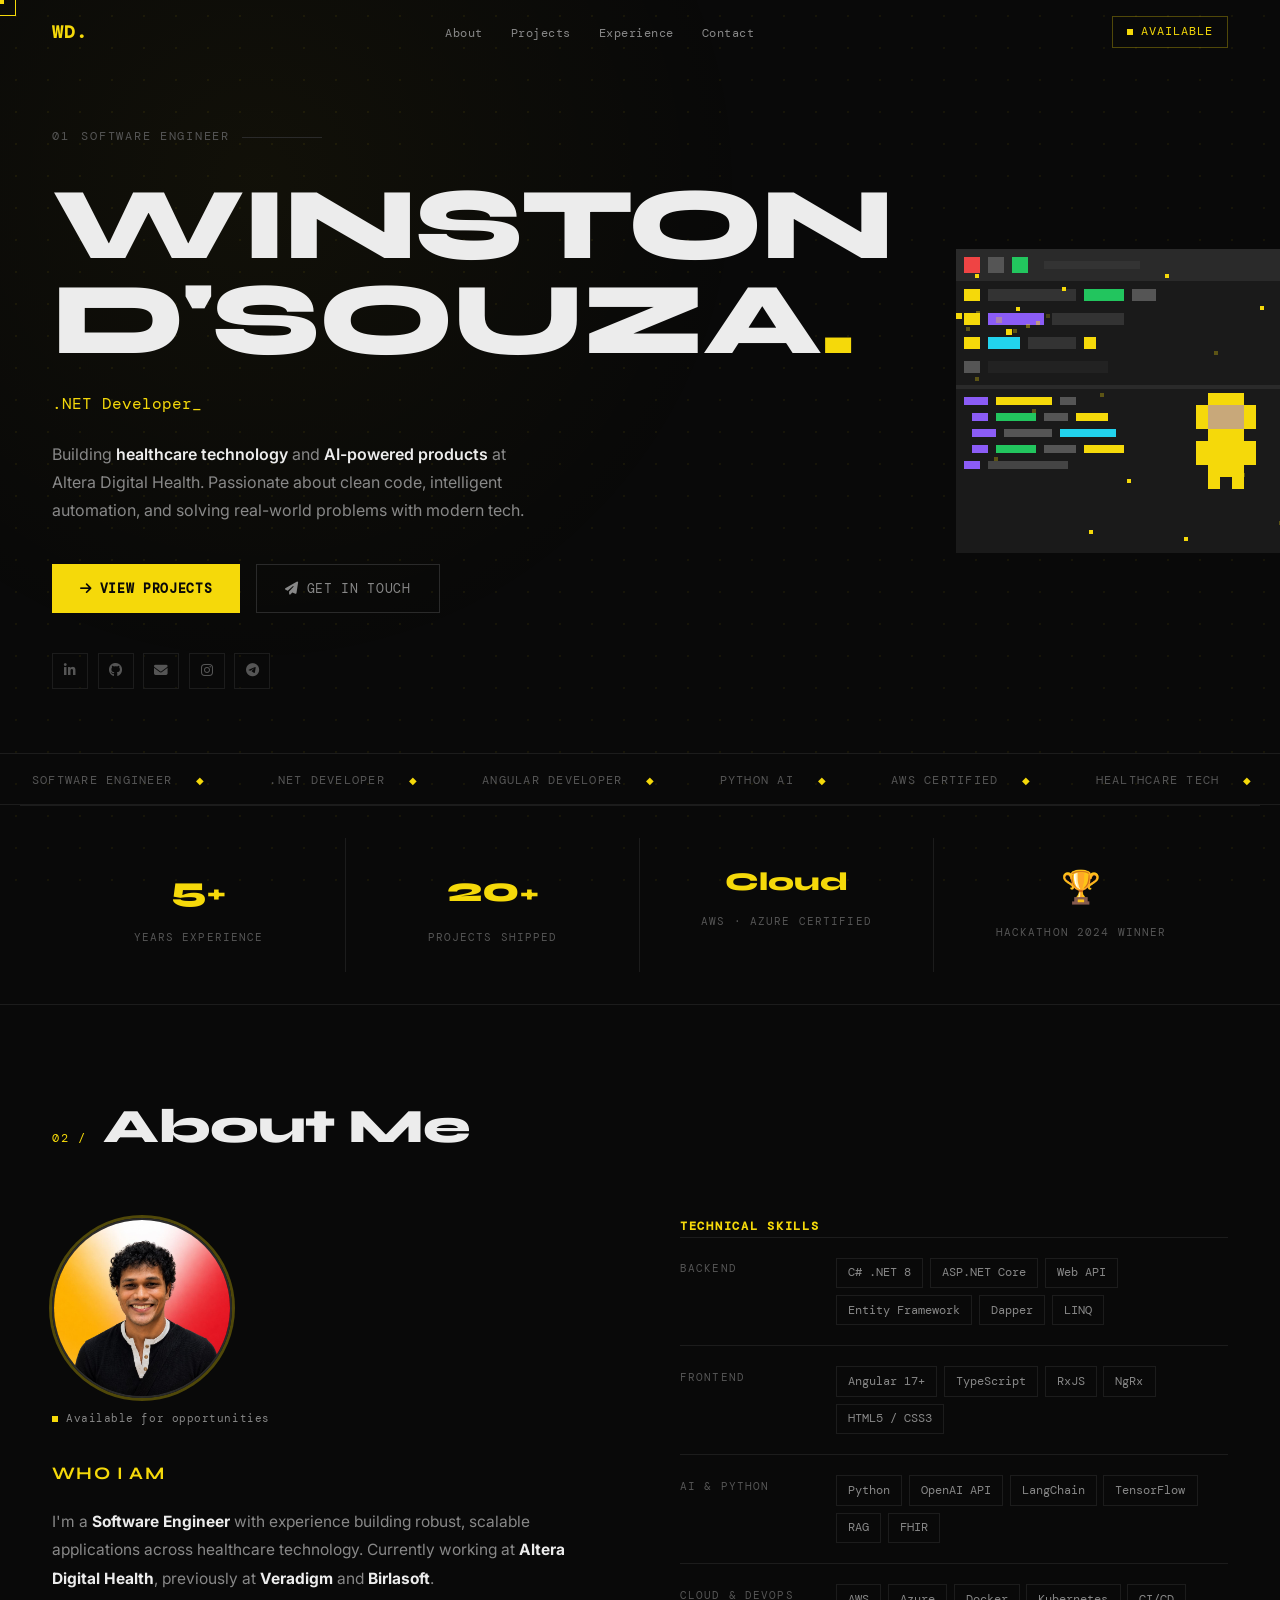
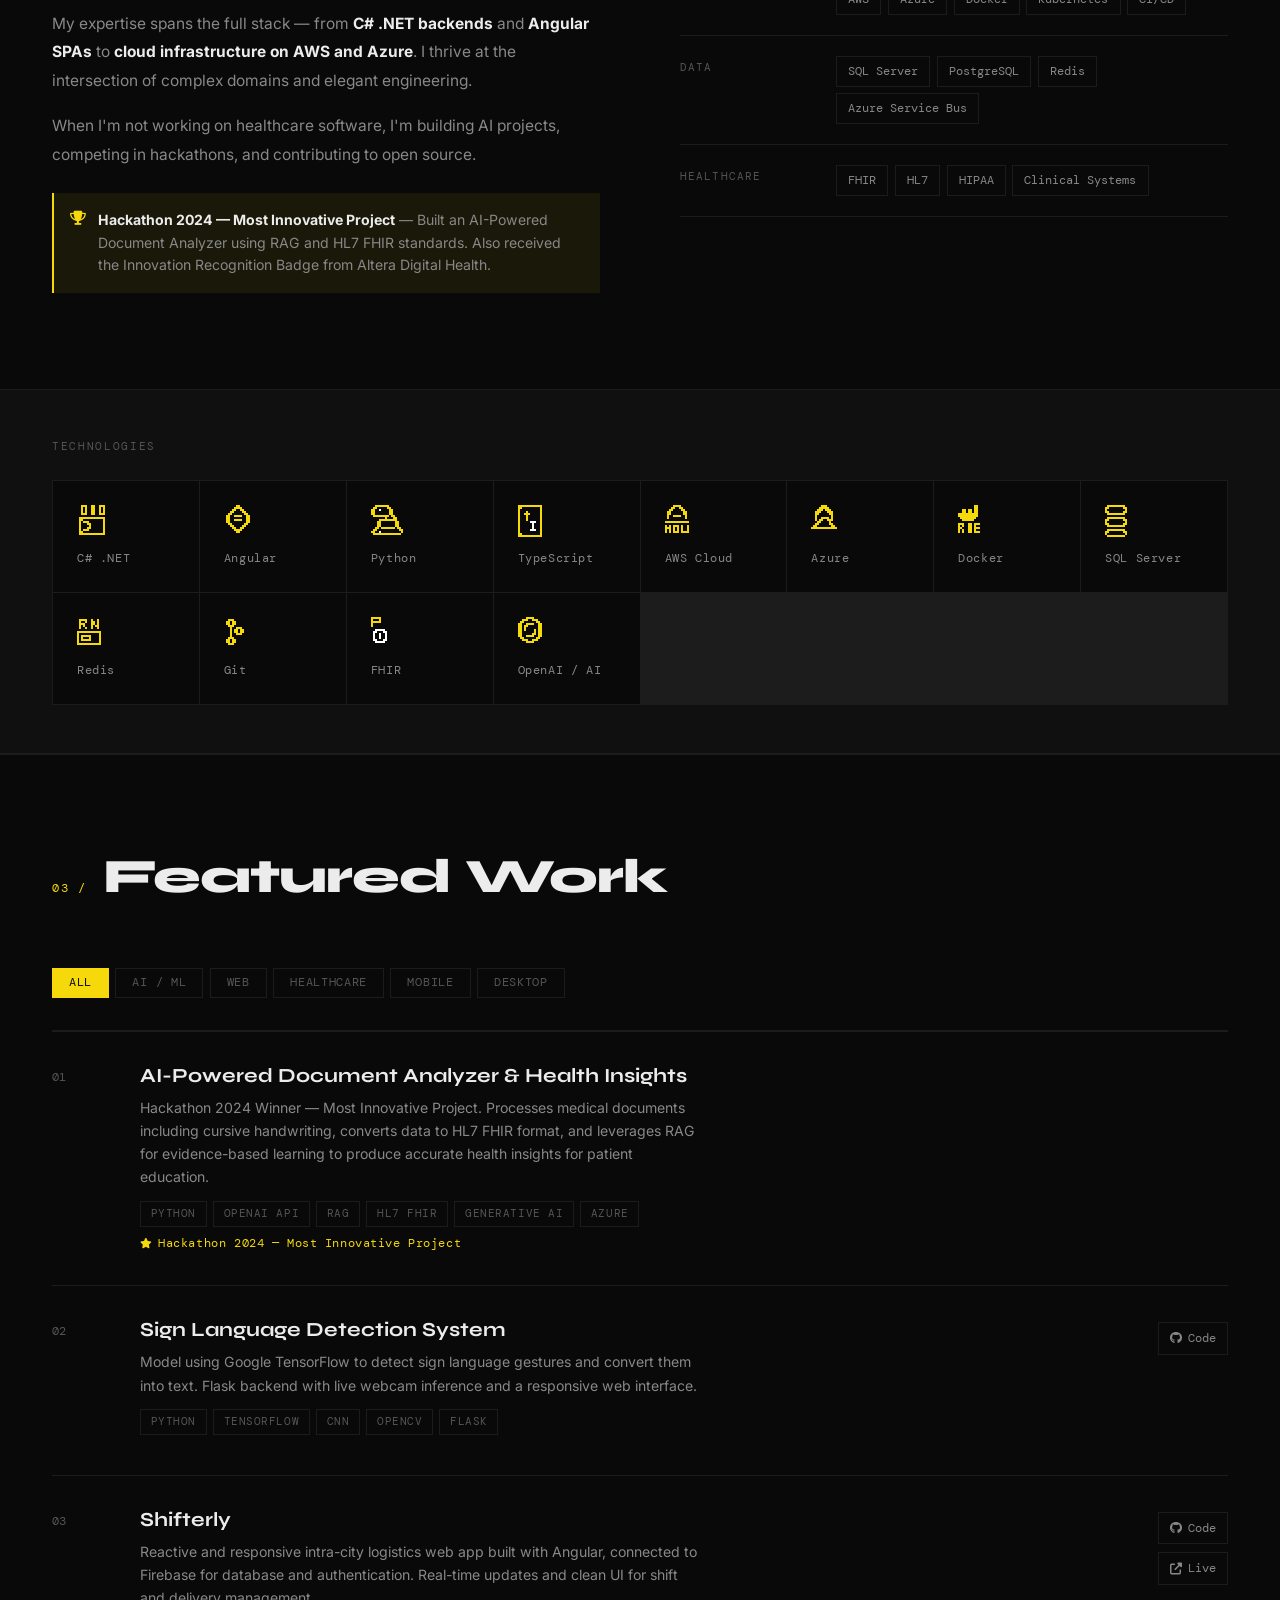
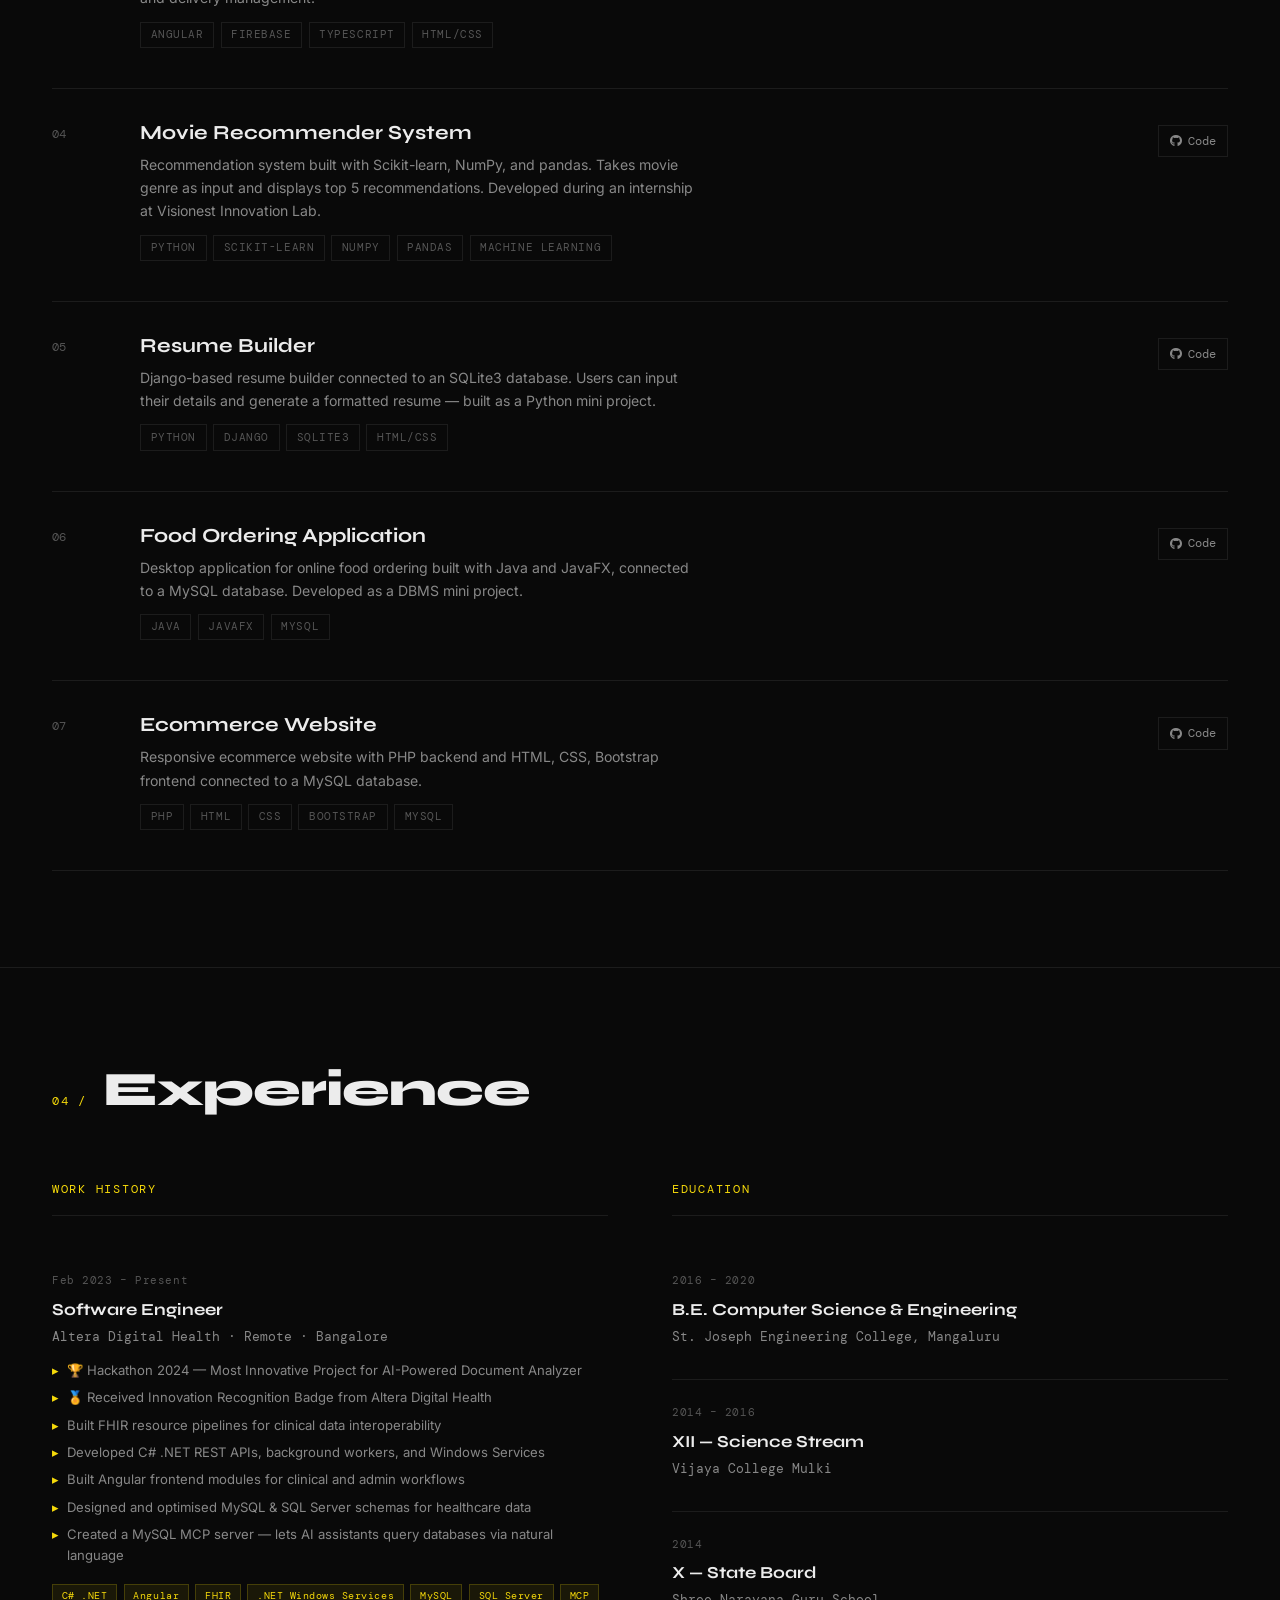
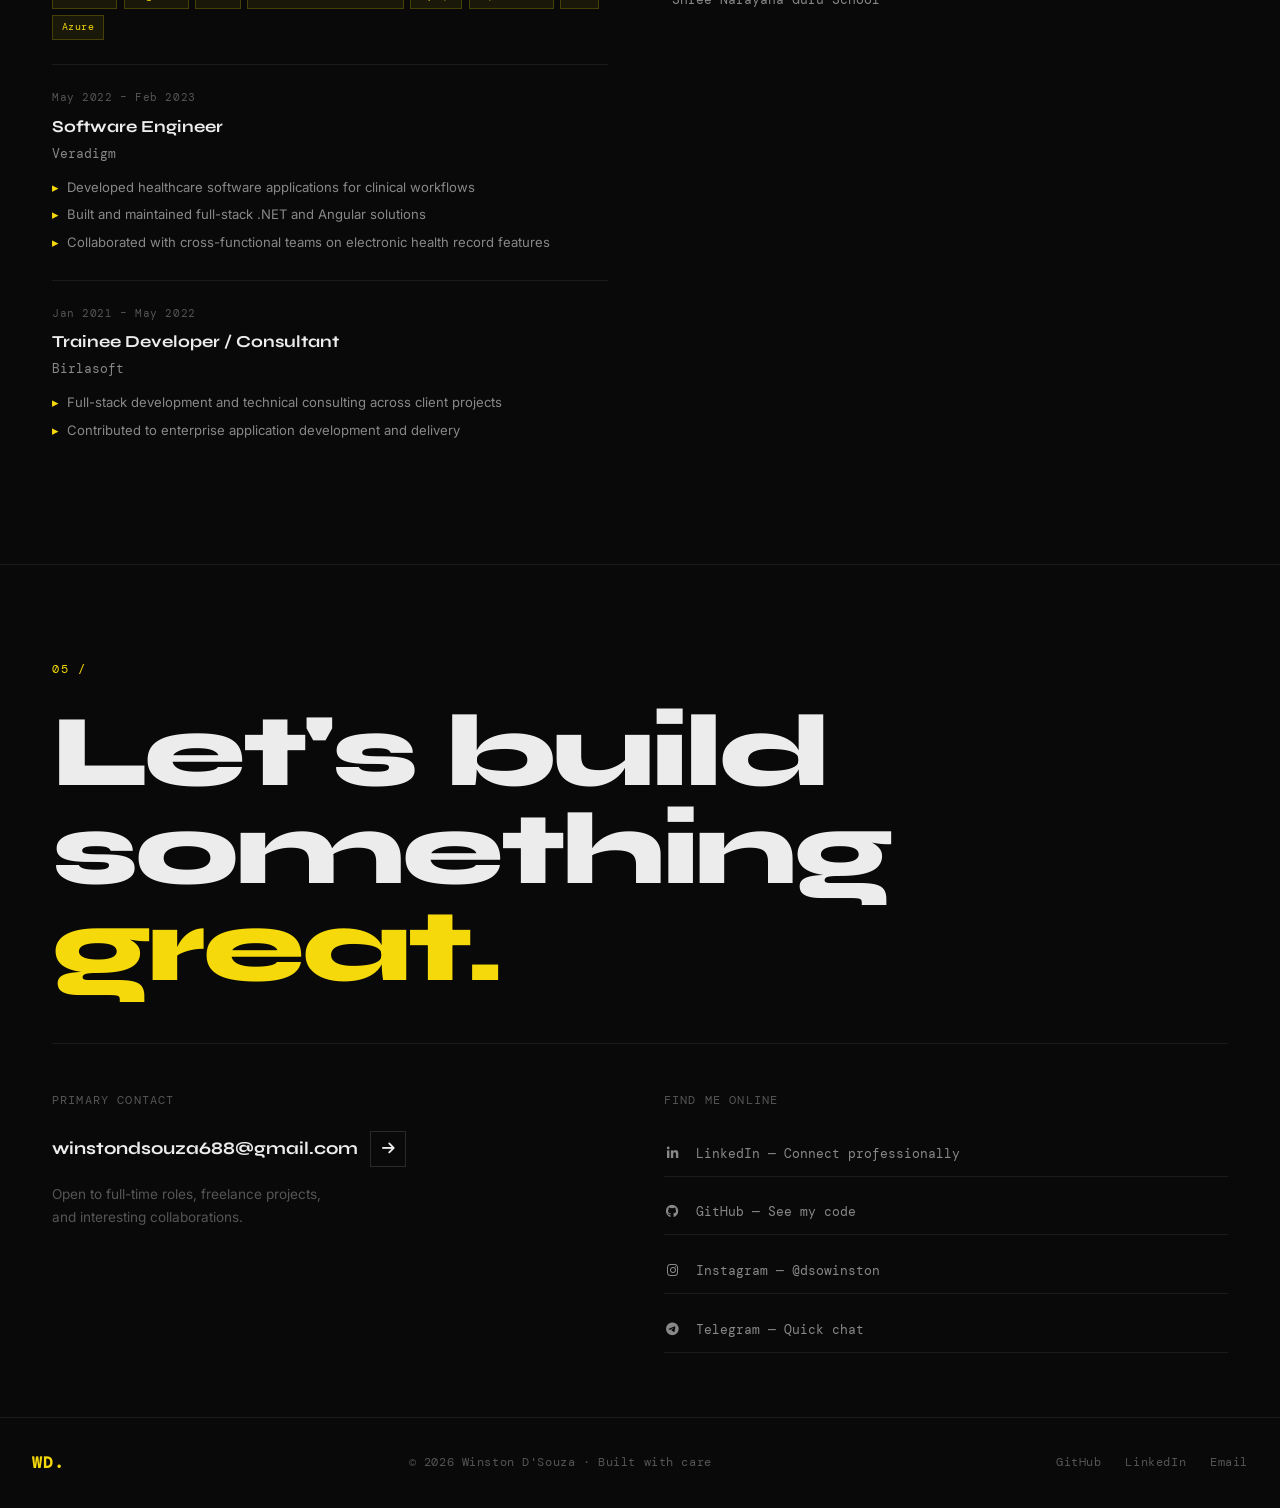
==== commit fe29c1ef: "Fix: FHIR label, desktop filter, remove education bullets, mobile responsive" ====
--- a/index.html
+++ b/index.html
@@ -297,7 +297,7 @@
           <div class="skill-cat">
             <span class="skill-cat-label">Healthcare</span>
             <div class="skill-tags-row">
-              <span class="stag">FHIR R4</span>
+              <span class="stag">FHIR</span>
               <span class="stag">HL7</span>
               <span class="stag">HIPAA</span>
               <span class="stag">Clinical Systems</span>
@@ -330,6 +330,7 @@
       <button class="ftab" data-filter="web">Web</button>
       <button class="ftab" data-filter="healthcare">Healthcare</button>
       <button class="ftab" data-filter="mobile">Mobile</button>
+      <button class="ftab" data-filter="desktop">Desktop</button>
     </div>
     <div id="project-list"></div>
   </div>
@@ -352,7 +353,7 @@
           <ul class="exp-achievements">
             <li>🏆 Hackathon 2024 — Most Innovative Project for AI-Powered Document Analyzer</li>
             <li>🏅 Received Innovation Recognition Badge from Altera Digital Health</li>
-            <li>Built FHIR R4 resource pipelines for clinical data interoperability</li>
+            <li>Built FHIR resource pipelines for clinical data interoperability</li>
             <li>Developed C# .NET REST APIs, background workers, and Windows Services</li>
             <li>Built Angular frontend modules for clinical and admin workflows</li>
             <li>Designed and optimised MySQL &amp; SQL Server schemas for healthcare data</li>
@@ -361,7 +362,7 @@
           <div class="exp-tags">
             <span class="etag">C# .NET</span>
             <span class="etag">Angular</span>
-            <span class="etag">FHIR R4</span>
+            <span class="etag">FHIR</span>
             <span class="etag">.NET Windows Services</span>
             <span class="etag">MySQL</span>
             <span class="etag">SQL Server</span>
@@ -395,11 +396,6 @@
           <div class="exp-date">2016 – 2020</div>
           <div class="exp-role">B.E. Computer Science &amp; Engineering</div>
           <div class="exp-company">St. Joseph Engineering College, Mangaluru</div>
-          <ul class="exp-achievements">
-            <li>Graduated with First Class distinction</li>
-            <li>Final year project: Sign Language Detection using CNN</li>
-            <li>Participated in multiple hackathons and coding competitions</li>
-          </ul>
         </div>
         <div class="exp-item">
           <div class="exp-date">2014 – 2016</div>
@@ -508,7 +504,7 @@
   {key:'aws',label:'AWS Cloud'},{key:'azure',label:'Azure'},
   {key:'docker',label:'Docker'},{key:'sql',label:'SQL Server'},
   {key:'redis',label:'Redis'},{key:'git',label:'Git'},
-  {key:'fhir',label:'FHIR R4'},{key:'openai',label:'OpenAI / AI'}
+  {key:'fhir',label:'FHIR'},{key:'openai',label:'OpenAI / AI'}
 ];
 (function(){
   var g = document.getElementById('pixel-skills-grid');
@@ -589,7 +585,7 @@
   {num:'03',title:'Shifterly',desc:'Reactive and responsive intra-city logistics web app built with Angular, connected to Firebase for database and authentication. Real-time updates and clean UI for shift and delivery management.',tags:['Angular','Firebase','TypeScript','HTML/CSS'],award:null,filter:['web'],github:'https://github.com/winston-dsouza/Shifterly',demo:'https://shifterly-7cb53.firebaseapp.com/home',priv:false},
   {num:'04',title:'Movie Recommender System',desc:'Recommendation system built with Scikit-learn, NumPy, and pandas. Takes movie genre as input and displays top 5 recommendations. Developed during an internship at Visionest Innovation Lab.',tags:['Python','Scikit-learn','NumPy','Pandas','Machine Learning'],award:null,filter:['ai'],github:'https://github.com/winston-dsouza/Movie-Recommender-System',demo:null,priv:false},
   {num:'05',title:'Resume Builder',desc:'Django-based resume builder connected to an SQLite3 database. Users can input their details and generate a formatted resume — built as a Python mini project.',tags:['Python','Django','SQLite3','HTML/CSS'],award:null,filter:['web'],github:'https://github.com/winston-dsouza/Resume-Builder',demo:null,priv:false},
-  {num:'06',title:'Food Ordering Application',desc:'Desktop application for online food ordering built with Java and JavaFX, connected to a MySQL database. Developed as a DBMS mini project.',tags:['Java','JavaFX','MySQL'],award:null,filter:['mobile'],github:'https://github.com/winston-dsouza/Online-Food-Ordering-System',demo:null,priv:false},
+  {num:'06',title:'Food Ordering Application',desc:'Desktop application for online food ordering built with Java and JavaFX, connected to a MySQL database. Developed as a DBMS mini project.',tags:['Java','JavaFX','MySQL'],award:null,filter:['desktop'],github:'https://github.com/winston-dsouza/Online-Food-Ordering-System',demo:null,priv:false},
   {num:'07',title:'Ecommerce Website',desc:'Responsive ecommerce website with PHP backend and HTML, CSS, Bootstrap frontend connected to a MySQL database.',tags:['PHP','HTML','CSS','Bootstrap','MySQL'],award:null,filter:['web'],github:'https://github.com/winston-dsouza/Planet-Shopify-ecommerce-website',demo:null,priv:false}
 ];
 
